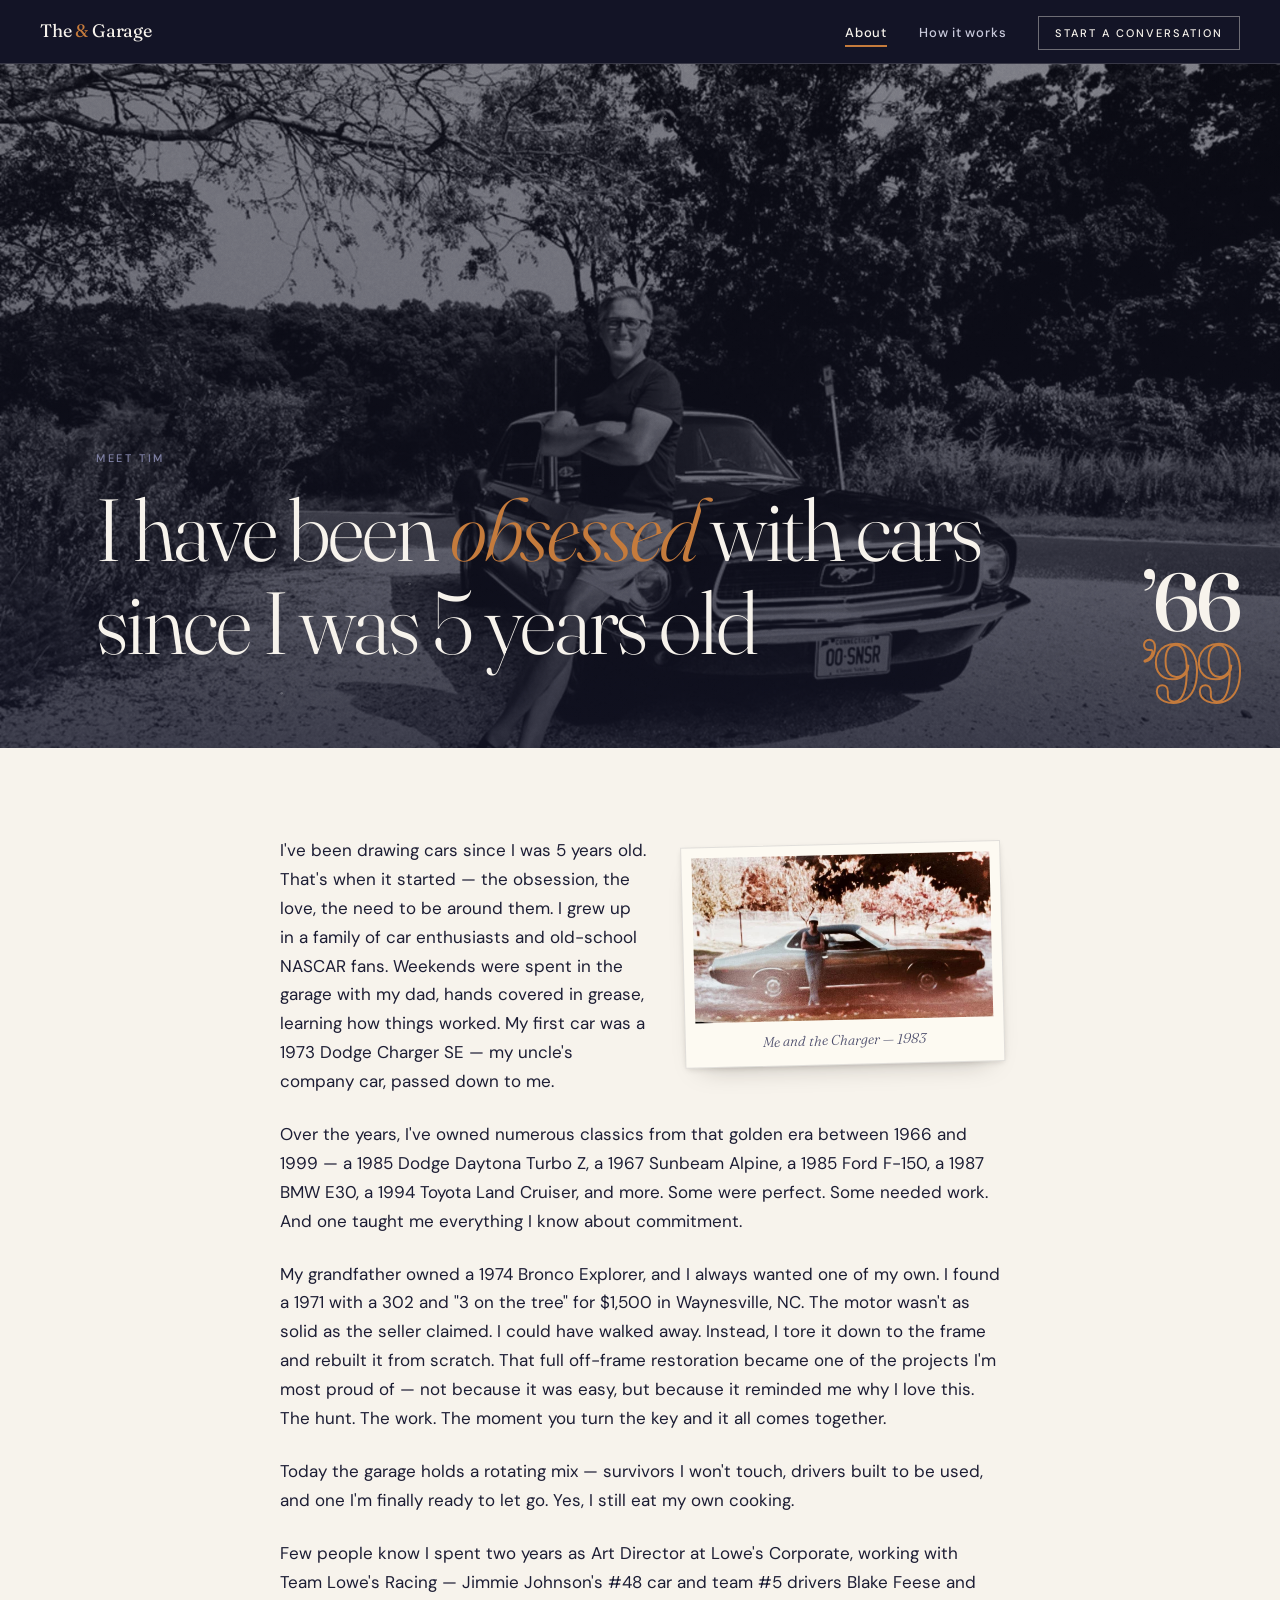
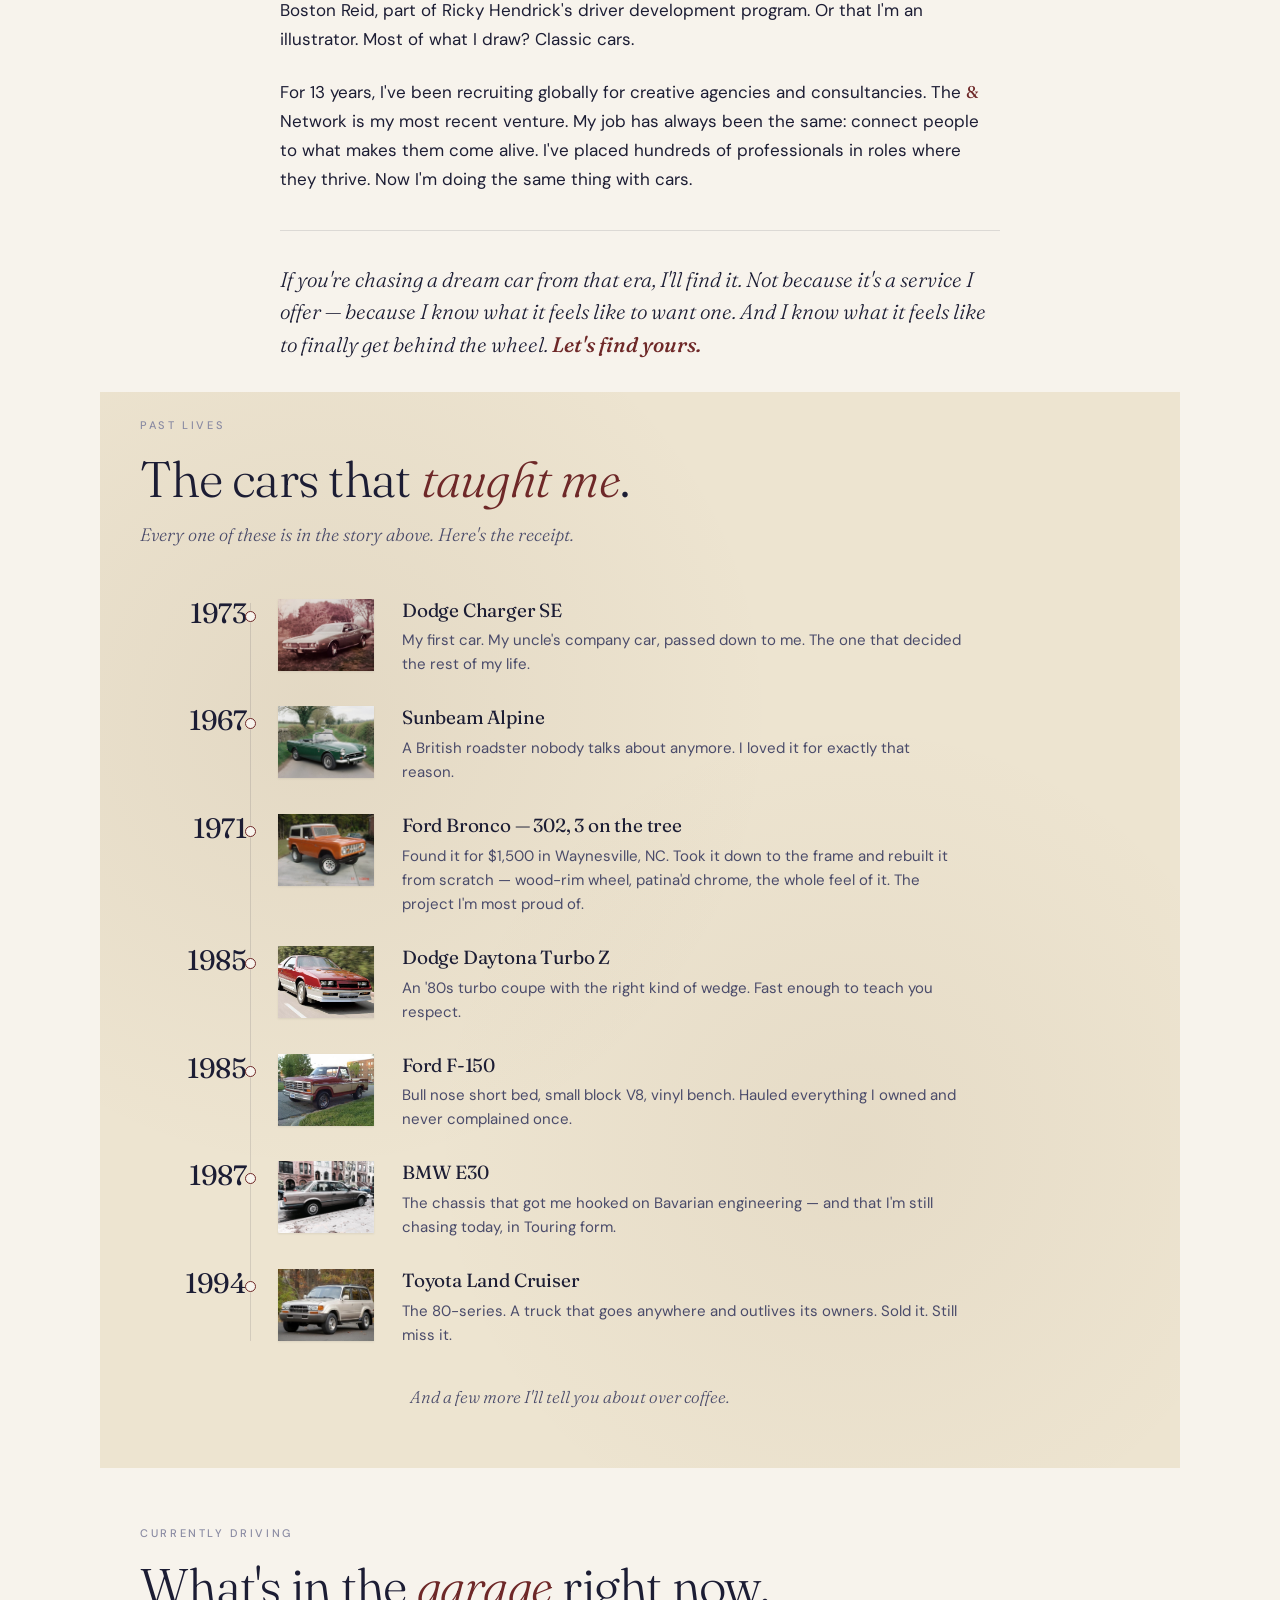
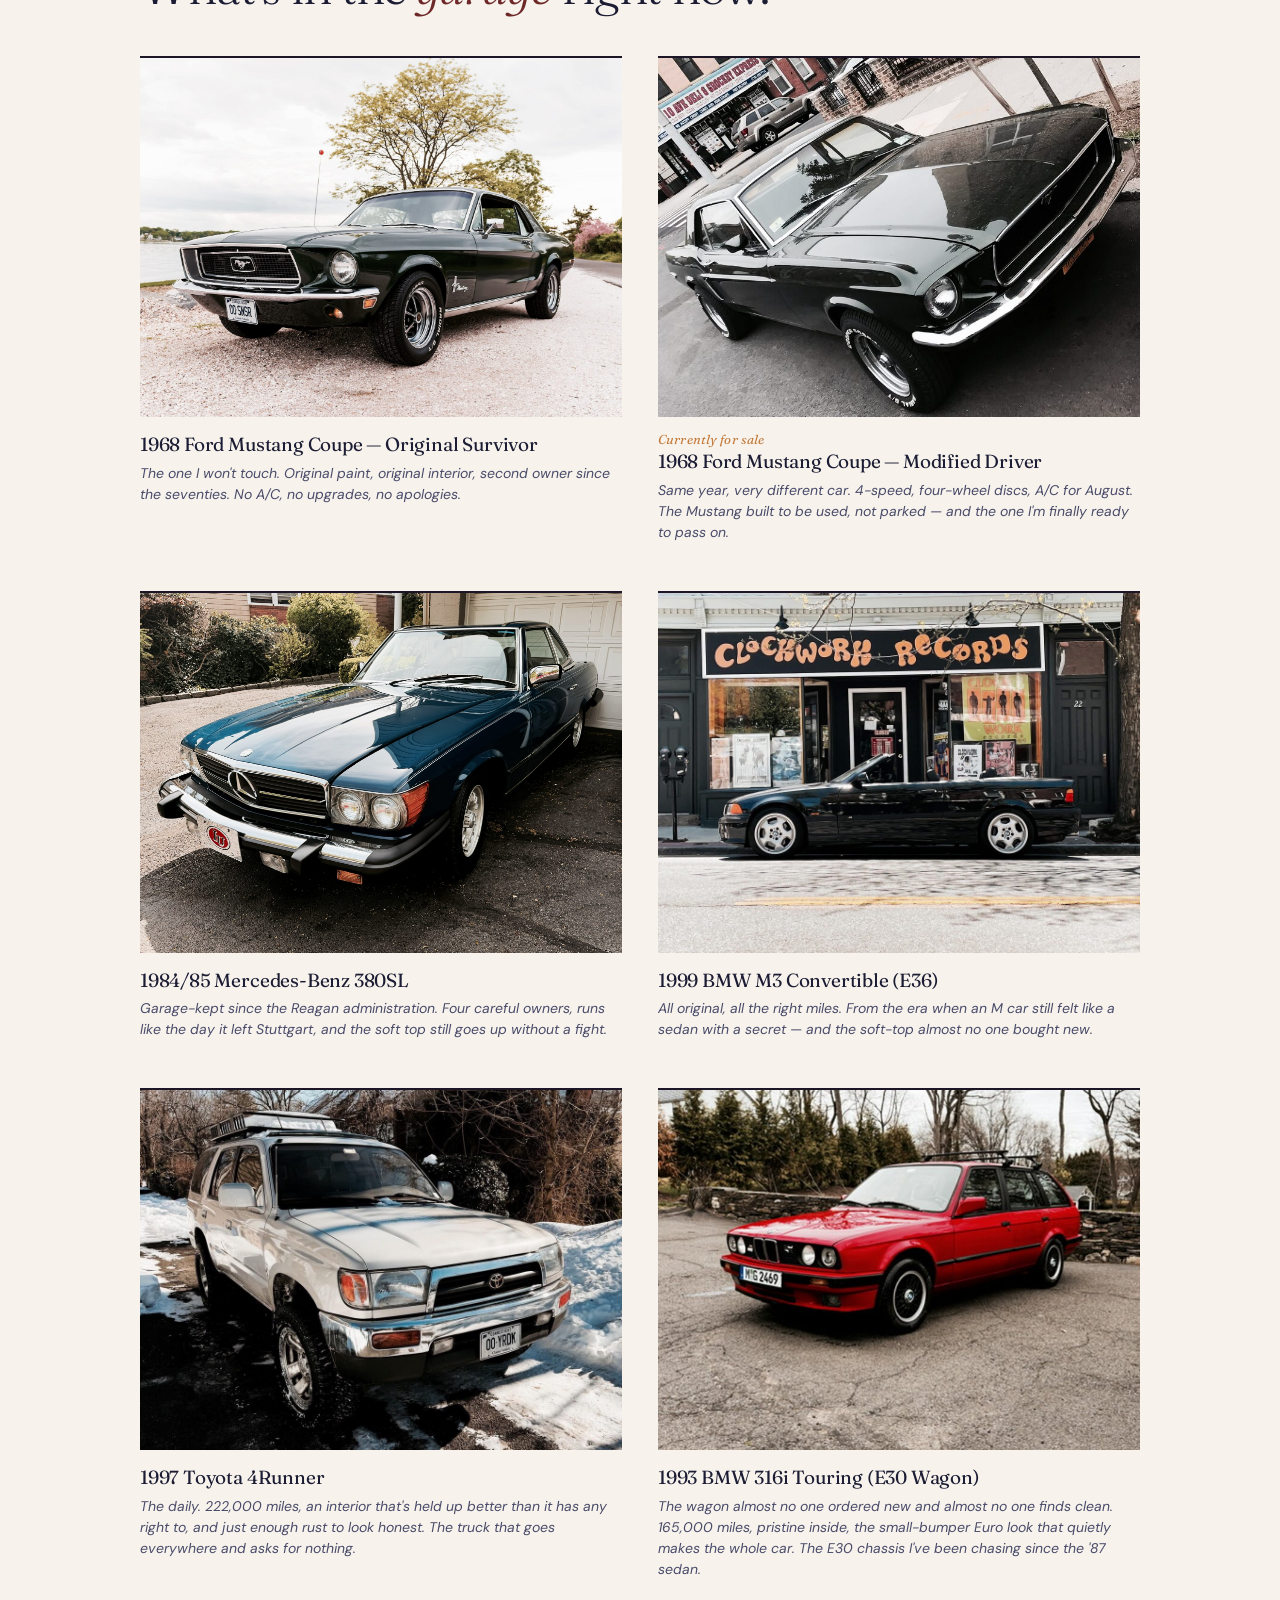
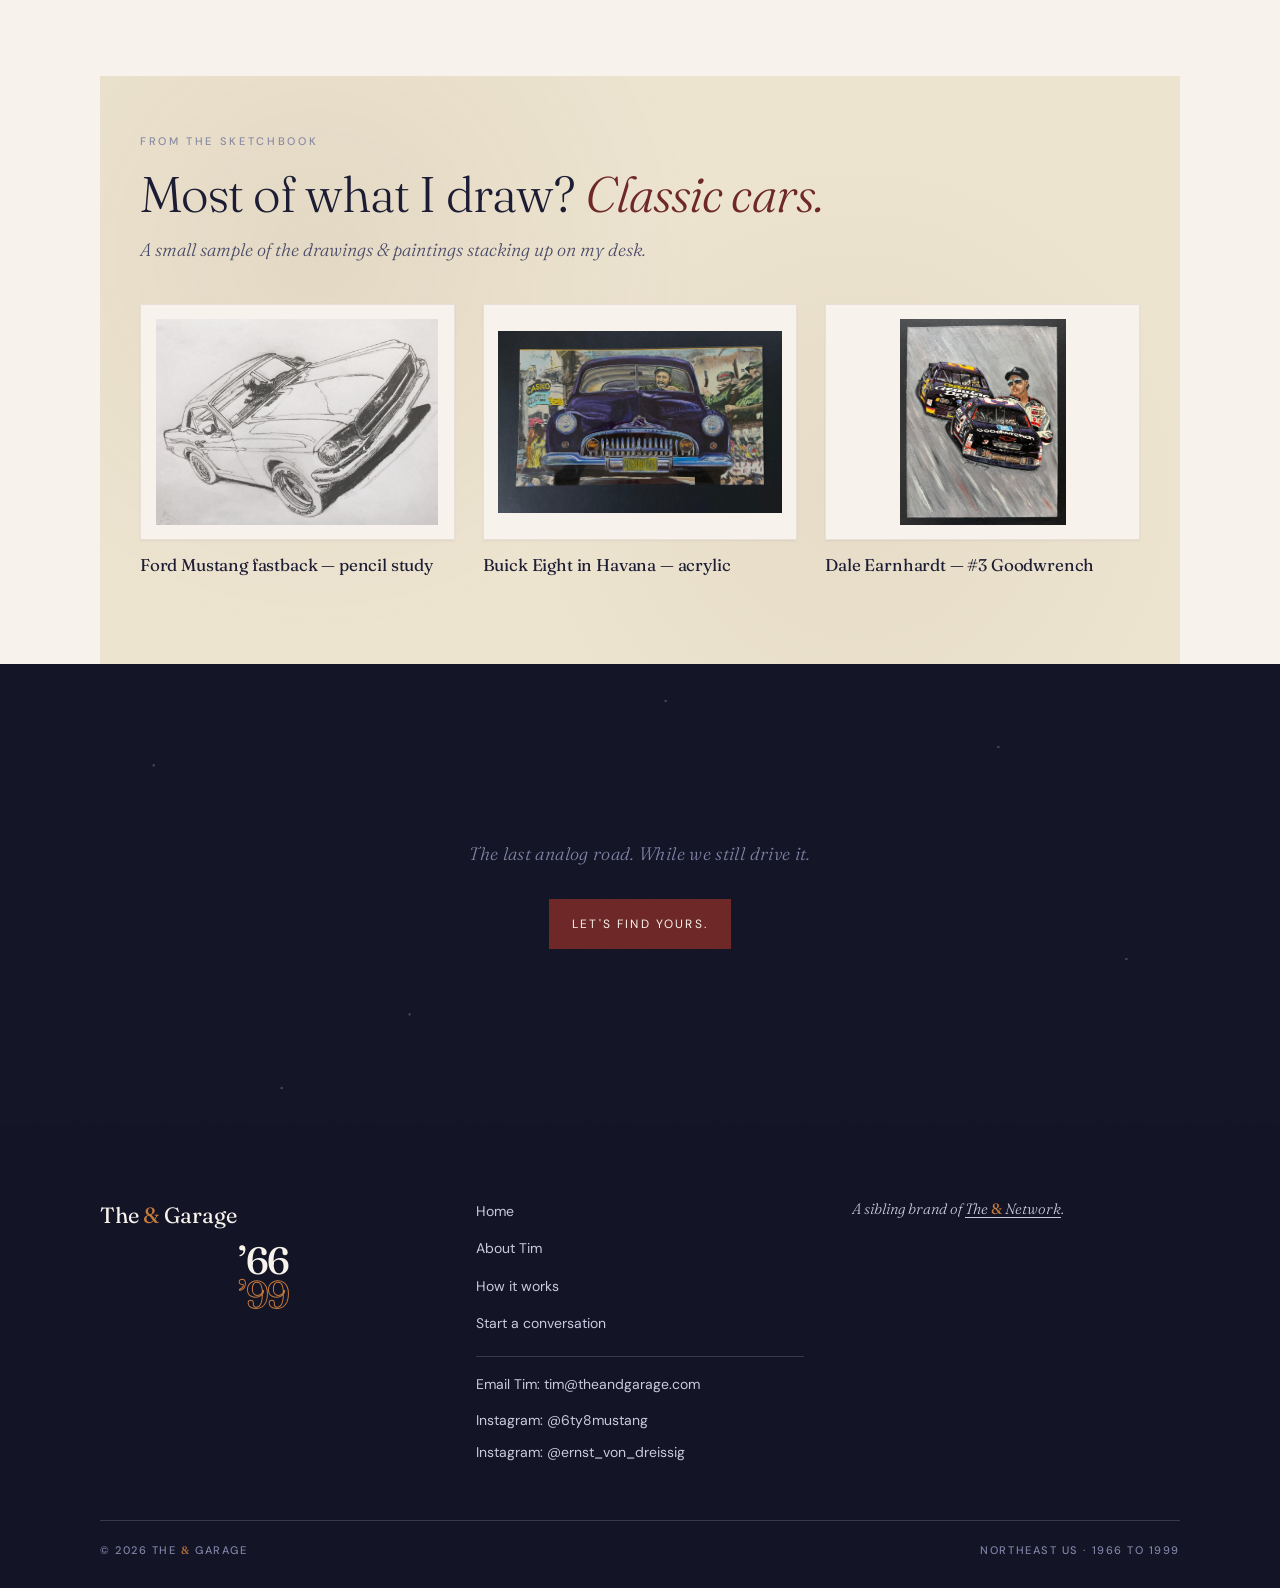
==== about/index.html @ f7806140 "Update description for Ford F-150 entry in about section Modify the `about/index.html` file to chang" ====
<!DOCTYPE html>
<html lang="en">
<head>
  <meta charset="UTF-8">
  <meta name="viewport" content="width=device-width, initial-scale=1.0">
  <meta name="description" content="Meet Tim Young — the operator of The &amp; Garage. Lifelong car enthusiast, recruiter, illustrator, and the guy who actually drives what he talks about.">
  <meta name="robots" content="noindex, nofollow">

  <!-- Open Graph -->
  <meta property="og:type" content="profile">
  <meta property="og:url" content="https://theandgarage.com/about/">
  <meta property="og:title" content="About Tim Young — The &amp; Garage">
  <meta property="og:description" content="Lifelong car enthusiast, recruiter, illustrator — and the operator of The &amp; Garage.">
  <meta property="og:image" content="https://theandgarage.com/img/hero/about.jpg">

  <meta name="twitter:card" content="summary_large_image">
  <meta name="twitter:title" content="About Tim Young — The &amp; Garage">
  <meta name="twitter:description" content="Lifelong car enthusiast, recruiter, illustrator — and the operator of The &amp; Garage.">
  <meta name="twitter:image" content="https://theandgarage.com/img/hero/about.jpg">

  <title>About Tim — The &amp; Garage</title>

  <!-- Favicons -->
  <link rel="icon" type="image/svg+xml" href="/favicon.svg">
  <link rel="icon" type="image/png" sizes="32x32" href="/favicon-32.png">
  <link rel="icon" type="image/png" sizes="16x16" href="/favicon-16.png">
  <link rel="apple-touch-icon" sizes="180x180" href="/apple-touch-icon.png">

  <link rel="preconnect" href="https://fonts.googleapis.com">
  <link rel="preconnect" href="https://fonts.gstatic.com" crossorigin>
  <link href="https://fonts.googleapis.com/css2?family=Fraunces:ital,opsz,wght@0,9..144,300;0,9..144,400;0,9..144,500;1,9..144,300;1,9..144,400;1,9..144,500&family=DM+Sans:ital,opsz,wght@0,9..40,400;0,9..40,500;0,9..40,600;1,9..40,400&display=swap" rel="stylesheet">

  <link rel="stylesheet" href="/css/tokens.css">
  <link rel="stylesheet" href="/css/base.css">
  <link rel="stylesheet" href="/css/components.css">
</head>
<body>

  <!-- ═══════════════════════════════════════════════
       SITE NAV
  ════════════════════════════════════════════════ -->
  <nav class="site-nav" id="site-nav" aria-label="Main navigation">
    <a class="nav-wordmark" href="/">The <span class="brand-amp">&amp;</span> Garage</a>

    <ul class="nav-links" role="list">
      <li><a href="/about/" aria-current="page">About</a></li>
      <li><a href="/process/">How it works</a></li>
      <li class="nav-cta"><a href="/contact/">Start a conversation</a></li>
    </ul>

    <a class="nav-cta-mobile" href="/contact/">Start a conversation</a>

    <button class="nav-hamburger" id="nav-hamburger" aria-label="Toggle navigation" aria-expanded="false" aria-controls="nav-drawer">
      <span></span>
      <span></span>
      <span></span>
    </button>

    <ul class="nav-drawer" id="nav-drawer" role="list">
      <li><a href="/about/" aria-current="page">About</a></li>
      <li><a href="/process/">How it works</a></li>
      <li class="nav-cta"><a href="/contact/">Start a conversation</a></li>
    </ul>
  </nav>

  <!-- ═══════════════════════════════════════════════
       1. HERO — Tim's portrait
  ════════════════════════════════════════════════ -->
  <header class="hero hero-about">
    <img class="hero-image" src="/img/hero/about.jpg" alt="Tim Young leaning against his black 1968 Ford Mustang at a gravel pull-off, summer trees in the background — black and white." loading="eager" width="1600" height="1200">
    <div class="veil"></div>
    <div class="constellation"></div>

    <div class="hero-inner">
      <span class="kicker">Meet Tim</span>
      <h1>I have been <em>obsessed</em> with cars since I was 5 years old</h1>
    </div>

    <!-- Era mark — small recurring brand motif in lower-right -->
    <div class="era-mark corner size-md" aria-hidden="true">
      <span class="glyphs solid">&rsquo;66</span>
      <span class="glyphs outline">&rsquo;99</span>
    </div>
  </header>

  <!-- ═══════════════════════════════════════════════
       2. THE STORY — 7 paragraphs verbatim from §06.2
  ════════════════════════════════════════════════ -->
  <main>
    <section class="section block story">
      <article class="story-body">

        <figure class="story-figure">
          <img src="/img/tim/young-tim-charger.jpg" alt="A young Tim Young leaning on his first car, a 1973 Dodge Charger SE, in 1983" loading="lazy" width="1080" height="598">
          <figcaption>Me and the Charger — 1983</figcaption>
        </figure>

        <p>I've been drawing cars since I was 5 years old. That's when it started — the obsession, the love, the need to be around them. I grew up in a family of car enthusiasts and old-school NASCAR fans. Weekends were spent in the garage with my dad, hands covered in grease, learning how things worked. My first car was a 1973 Dodge Charger SE — my uncle's company car, passed down to me.</p>

        <p>Over the years, I've owned numerous classics from that golden era between 1966 and 1999 — a 1985 Dodge Daytona Turbo Z, a 1967 Sunbeam Alpine, a 1985 Ford F-150, a 1987 BMW E30, a 1994 Toyota Land Cruiser, and more. Some were perfect. Some needed work. And one taught me everything I know about commitment.</p>

        <p>My grandfather owned a 1974 Bronco Explorer, and I always wanted one of my own. I found a 1971 with a 302 and "3 on the tree" for $1,500 in Waynesville, NC. The motor wasn't as solid as the seller claimed. I could have walked away. Instead, I tore it down to the frame and rebuilt it from scratch. That full off-frame restoration became one of the projects I'm most proud of — not because it was easy, but because it reminded me why I love this. The hunt. The work. The moment you turn the key and it all comes together.</p>

        <p>Today the garage holds a rotating mix — survivors I won't touch, drivers built to be used, and one I'm finally ready to let go. Yes, I still eat my own cooking.</p>

        <p>Few people know I spent two years as Art Director at Lowe's Corporate, working with Team Lowe's Racing — Jimmie Johnson's #48 car and team #5 drivers Blake Feese and Boston Reid, part of Ricky Hendrick's driver development program. Or that I'm an illustrator. Most of what I draw? Classic cars.</p>

        <p>For 13 years, I've been recruiting globally for creative agencies and consultancies. The <span class="brand-amp">&amp;</span> Network is my most recent venture. My job has always been the same: connect people to what makes them come alive. I've placed hundreds of professionals in roles where they thrive. Now I'm doing the same thing with cars.</p>

        <p class="story-close"><em>If you're chasing a dream car from that era, I'll find it. Not because it's a service I offer — because I know what it feels like to want one. And I know what it feels like to finally get behind the wheel.</em> <strong><em>Let's find yours.</em></strong></p>

      </article>
    </section>

    <!-- ═══════════════════════════════════════════════
         3. PAST CARS — typographic timeline
    ════════════════════════════════════════════════ -->
    <section class="section block past-cars surface-aged-paper" aria-labelledby="past-cars-heading">
      <span class="kicker">Past lives</span>
      <h2 id="past-cars-heading">The cars that <em>taught me</em>.</h2>
      <p class="lede">Every one of these is in the story above. Here's the receipt.</p>

      <ol class="timeline" role="list">

        <li class="timeline-item">
          <span class="timeline-year">1973</span>
          <div class="timeline-thumb" aria-hidden="true">
            <img src="/img/tim/past/charger-se-1973.jpg" alt="" loading="lazy" width="1024" height="767">
          </div>
          <div class="timeline-body">
            <h3 class="timeline-title">Dodge Charger SE</h3>
            <p class="timeline-note">My first car. My uncle's company car, passed down to me. The one that decided the rest of my life.</p>
          </div>
        </li>

        <li class="timeline-item">
          <span class="timeline-year">1967</span>
          <div class="timeline-thumb" aria-hidden="true">
            <img src="/img/tim/past/sunbeam-alpine-1967.jpg" alt="" loading="lazy" width="800" height="600">
          </div>
          <div class="timeline-body">
            <h3 class="timeline-title">Sunbeam Alpine</h3>
            <p class="timeline-note">A British roadster nobody talks about anymore. I loved it for exactly that reason.</p>
          </div>
        </li>

        <li class="timeline-item">
          <span class="timeline-year">1971</span>
          <div class="timeline-thumb" aria-hidden="true">
            <img src="/img/tim/past/bronco-1971.jpg" alt="" loading="lazy" width="800" height="600">
          </div>
          <div class="timeline-body">
            <h3 class="timeline-title">Ford Bronco — 302, 3 on the tree</h3>
            <p class="timeline-note">Found it for $1,500 in Waynesville, NC. Took it down to the frame and rebuilt it from scratch — wood-rim wheel, patina'd chrome, the whole feel of it. The project I'm most proud of.</p>
          </div>
        </li>

        <li class="timeline-item">
          <span class="timeline-year">1985</span>
          <div class="timeline-thumb" aria-hidden="true">
            <img src="/img/tim/past/daytona-turbo-z-1985.jpg" alt="" loading="lazy" width="970" height="546">
          </div>
          <div class="timeline-body">
            <h3 class="timeline-title">Dodge Daytona Turbo Z</h3>
            <p class="timeline-note">An '80s turbo coupe with the right kind of wedge. Fast enough to teach you respect.</p>
          </div>
        </li>

        <li class="timeline-item">
          <span class="timeline-year">1985</span>
          <div class="timeline-thumb" aria-hidden="true">
            <img src="/img/tim/past/f150-1985.jpg" alt="" loading="lazy" width="604" height="453">
          </div>
          <div class="timeline-body">
            <h3 class="timeline-title">Ford F-150</h3>
            <p class="timeline-note">Bull nose short bed, small block V8, vinyl bench. Hauled everything I owned and never complained once.</p>
          </div>
        </li>

        <li class="timeline-item">
          <span class="timeline-year">1987</span>
          <div class="timeline-thumb" aria-hidden="true">
            <img src="/img/tim/past/bmw-e30-1987.jpg" alt="" loading="lazy" width="960" height="720">
          </div>
          <div class="timeline-body">
            <h3 class="timeline-title">BMW E30</h3>
            <p class="timeline-note">The chassis that got me hooked on Bavarian engineering — and that I'm still chasing today, in Touring form.</p>
          </div>
        </li>

        <li class="timeline-item">
          <span class="timeline-year">1994</span>
          <div class="timeline-thumb" aria-hidden="true">
            <img src="/img/tim/past/land-cruiser-1994.jpg" alt="" loading="lazy" width="1000" height="645">
          </div>
          <div class="timeline-body">
            <h3 class="timeline-title">Toyota Land Cruiser</h3>
            <p class="timeline-note">The 80-series. A truck that goes anywhere and outlives its owners. Sold it. Still miss it.</p>
          </div>
        </li>

      </ol>

      <p class="timeline-coda"><em>And a few more I'll tell you about over coffee.</em></p>
    </section>

    <!-- ═══════════════════════════════════════════════
         4. CURRENTLY DRIVING — 6 cars (2-col grid, 3 rows)
    ════════════════════════════════════════════════ -->
    <section class="section block currently-driving">
      <span class="kicker">Currently driving</span>
      <h2>What's in the <em>garage</em> right now.</h2>

      <div class="car-cards">

        <article class="car-card">
          <div class="car-card-image">
            <img src="/img/tim/mustang-1968-survivor.jpg" alt="1968 Ford Mustang Coupe in dark green — original-survivor example, parked by the water with Connecticut plates" loading="lazy" width="1920" height="1191">
          </div>
          <h3 class="car-title">1968 Ford Mustang Coupe — Original Survivor</h3>
          <p class="car-caption">The one I won't touch. Original paint, original interior, second owner since the seventies. No A/C, no upgrades, no apologies.</p>
        </article>

        <article class="car-card">
          <div class="car-card-image">
            <img src="/img/tim/mustang-1968-modified.jpg" alt="1968 Ford Mustang Coupe — modified driver, parked on a Brooklyn street" loading="lazy" width="800" height="600">
          </div>
          <span class="for-sale">Currently for sale</span>
          <h3 class="car-title">1968 Ford Mustang Coupe — Modified Driver</h3>
          <p class="car-caption">Same year, very different car. 4-speed, four-wheel discs, A/C for August. The Mustang built to be used, not parked — and the one I'm finally ready to pass on.</p>
        </article>

        <article class="car-card">
          <div class="car-card-image">
            <img src="/img/tim/mercedes-380sl-1984.jpg" alt="1984/85 Mercedes-Benz 380SL R107 in deep navy blue with hardtop, parked in a residential driveway" loading="lazy" width="1920" height="1440">
          </div>
          <h3 class="car-title">1984/85 Mercedes-Benz 380SL</h3>
          <p class="car-caption">Garage-kept since the Reagan administration. Four careful owners, runs like the day it left Stuttgart, and the soft top still goes up without a fight.</p>
        </article>

        <article class="car-card">
          <div class="car-card-image">
            <img src="/img/tim/bmw-m3-1998.jpg" alt="1999 BMW M3 Convertible (E36) in black, top down, parked in front of Clockwork Records on a sunny main street" loading="lazy" width="1024" height="768">
          </div>
          <h3 class="car-title">1999 BMW M3 Convertible (E36)</h3>
          <p class="car-caption">All original, all the right miles. From the era when an M car still felt like a sedan with a secret — and the soft-top almost no one bought new.</p>
        </article>

        <article class="car-card">
          <div class="car-card-image">
            <img src="/img/tim/4runner-1997.jpg" alt="1997 Toyota 4Runner in white with a roof rack and Connecticut Classic Vehicle plates, parked in a residential driveway" loading="lazy" width="1024" height="768">
          </div>
          <h3 class="car-title">1997 Toyota 4Runner</h3>
          <p class="car-caption">The daily. 222,000 miles, an interior that's held up better than it has any right to, and just enough rust to look honest. The truck that goes everywhere and asks for nothing.</p>
        </article>

        <article class="car-card">
          <div class="car-card-image">
            <img src="/img/tim/bmw-316i-touring-1993.jpg" alt="1993 BMW 316i Touring (E30 wagon) in red with roof rack and German plates, parked on a stone-walled driveway" loading="lazy" width="800" height="600">
          </div>
          <h3 class="car-title">1993 BMW 316i Touring (E30 Wagon)</h3>
          <p class="car-caption">The wagon almost no one ordered new and almost no one finds clean. 165,000 miles, pristine inside, the small-bumper Euro look that quietly makes the whole car. The E30 chassis I've been chasing since the '87 sedan.</p>
        </article>

      </div>
    </section>

    <!-- ═══════════════════════════════════════════════
         5. ILLUSTRATIONS — Tim's sketchbook
         Real scans of Tim's drawings & paintings live in
         /img/tim/illustrations/. Add new pieces by dropping
         a web-optimized JPG/PNG (long edge ≈ 1200px, ≤200KB)
         in that folder and adding a matching <li> below.
    ════════════════════════════════════════════════ -->
    <section class="section block illustrations surface-aged-paper" aria-labelledby="illustrations-heading">
      <span class="kicker">From the sketchbook</span>
      <h2 id="illustrations-heading">Most of what I draw? <em>Classic cars.</em></h2>
      <p class="lede">A small sample of the drawings &amp; paintings stacking up on my desk.</p>

      <ul class="illustration-grid" role="list">

        <li class="illustration-card">
          <figure>
            <div class="illustration-frame">
              <img src="/img/tim/illustrations/mustang-sketch.jpg" alt="Pencil sketch by Tim of a first-generation Ford Mustang fastback, three-quarter front view" loading="lazy" width="960" height="702">
            </div>
            <figcaption>Ford Mustang fastback &mdash; pencil study</figcaption>
          </figure>
        </li>

        <li class="illustration-card">
          <figure>
            <div class="illustration-frame">
              <img src="/img/tim/illustrations/buick-castro.jpg" alt="Painting by Tim of a 1940s Buick Eight on a Havana street with Fidel Castro at the wheel" loading="lazy" width="1200" height="766">
            </div>
            <figcaption>Buick Eight in Havana &mdash; acrylic</figcaption>
          </figure>
        </li>

        <li class="illustration-card">
          <figure>
            <div class="illustration-frame">
              <img src="/img/tim/illustrations/earnhardt-goodwrench.jpg" alt="Painting by Tim of Dale Earnhardt with the #3 Goodwrench Chevrolet, signed Tim Young" loading="lazy" width="1050" height="1303">
            </div>
            <figcaption>Dale Earnhardt &mdash; #3 Goodwrench</figcaption>
          </figure>
        </li>

      </ul>
    </section>

    <!-- ═══════════════════════════════════════════════
         6. FINAL CTA — section.block on dark surface
    ════════════════════════════════════════════════ -->
    <section class="section on-dark final-cta">
      <div class="constellation"></div>
      <div class="final-cta-inner">
        <p class="final-cta-quiet"><em>The last analog road. While we still drive it.</em></p>
        <a class="btn on-dark solid" href="/contact/">Let's find yours.</a>
      </div>
    </section>

  </main>

  <!-- ═══════════════════════════════════════════════
       SITE FOOTER
  ════════════════════════════════════════════════ -->
  <footer class="site-footer">
    <div class="footer-inner">

      <!-- Col 1 — Brand mark -->
      <div class="footer-brand">
        <span class="footer-wordmark">The <span class="brand-amp">&amp;</span> Garage</span>
        <span class="footer-year-mark">
          <span class="era-mark size-xs" aria-hidden="true">
            <span class="glyphs solid">&rsquo;66</span>
            <span class="glyphs outline">&rsquo;99</span>
          </span>
        </span>
      </div>

      <!-- Col 2 — Site links + email -->
      <div class="footer-links">
        <ul>
          <li><a href="/">Home</a></li>
          <li><a href="/about/">About Tim</a></li>
          <li><a href="/process/">How it works</a></li>
          <li><a href="/contact/">Start a conversation</a></li>
        </ul>
        <a class="footer-email" href="mailto:tim@theandgarage.com">Email Tim: tim@theandgarage.com</a>
        <a class="footer-social" href="https://instagram.com/6ty8mustang" target="_blank" rel="noopener me">Instagram: @6ty8mustang</a>
        <a class="footer-social" href="https://instagram.com/ernst_von_dreissig" target="_blank" rel="noopener me">Instagram: @ernst_von_dreissig</a>
      </div>

      <!-- Col 3 — Lineage -->
      <div class="footer-lineage">
        <p>A sibling brand of <a href="https://timyoungtalent.com/" target="_blank" rel="noopener">The <span class="brand-amp">&amp;</span> Network</a>.</p>
      </div>

    </div>

    <!-- Bottom strip — two columns -->
    <div class="footer-bottom">
      <p class="footer-bottom-left">© 2026 The <span class="brand-amp">&amp;</span> Garage</p>
      <p class="footer-bottom-right">Northeast US · 1966 to 1999</p>
    </div>
  </footer>

  <script src="/js/site.js"></script>
</body>
</html>
---- css/tokens.css ----
:root {
  --ink-dark:    #131426;
  --cream:       #f7f3ec;
  --offwhite:    #f3ede0;
  --warm:        #c57b3c;
  --oxblood:     #6e2828;
  --oxblood-tint: rgba(110, 40, 40, 0.10);
  --text:        #1c1d34;
  --text-soft:   #4a4b6a;
  --text-dim:    #8a8ba3;
  --text-on-dark:      #f7f3ec;
  --text-on-dark-soft: #c9cadc;
  --text-on-dark-dim:  #8082a6;
  --rule:       rgba(28, 29, 52, 0.12);
  --rule-dark:  rgba(247, 243, 236, 0.16);
}
---- css/base.css ----
/* base.css — resets, body defaults, typography */

/* Reset */
*, *::before, *::after {
  box-sizing: border-box;
  margin: 0;
  padding: 0;
}

/* Body defaults */
html {
  font-size: 16px;
  -webkit-text-size-adjust: 100%;
  scroll-behavior: smooth;
}

body {
  font-family: 'DM Sans', system-ui, sans-serif;
  font-size: 16px;
  font-weight: 400;
  line-height: 1.7;
  color: var(--text);
  background: var(--cream);
  -webkit-font-smoothing: antialiased;
  -moz-osx-font-smoothing: grayscale;
  overflow-x: hidden;
}

/* Heading defaults — Fraunces */
h1, h2, h3, h4, h5, h6 {
  font-family: 'Fraunces', Georgia, serif;
  font-style: normal;
  line-height: 1.1;
}

/* Type scale */

/* Hero heading */
.hero h1,
.type-hero {
  font-family: 'Fraunces', Georgia, serif;
  font-weight: 300;
  font-size: clamp(46px, 7.6vw, 88px);
  letter-spacing: -0.025em;
  line-height: 1.05;
}

/* H1 */
h1 {
  font-family: 'Fraunces', Georgia, serif;
  font-weight: 300;
  font-size: 52px;
  letter-spacing: -0.02em;
  line-height: 1.1;
}

/* H2 */
h2 {
  font-family: 'Fraunces', Georgia, serif;
  font-weight: 300;
  font-size: clamp(34px, 4.2vw, 50px);
  letter-spacing: -0.015em;
  line-height: 1.15;
}

/* H3 */
h3 {
  font-family: 'Fraunces', Georgia, serif;
  font-weight: 400;
  font-size: clamp(22px, 2.4vw, 30px);
  letter-spacing: -0.005em;
  line-height: 1.25;
}

/* Lede */
.lede {
  font-family: 'Fraunces', Georgia, serif;
  font-style: italic;
  font-weight: 300;
  font-size: 22px;
  line-height: 1.45;
  max-width: 60ch;
}

/* Body */
p {
  font-family: 'DM Sans', system-ui, sans-serif;
  font-size: 16px;
  line-height: 1.7;
  max-width: 70ch;
}

/* Caption */
.caption,
figcaption {
  font-family: 'DM Sans', system-ui, sans-serif;
  font-size: 12px;
  font-weight: 400;
  line-height: 1.5;
  color: var(--text-dim);
}

/* Links */
a {
  color: inherit;
  text-decoration: none;
}

/* Lists */
ul, ol {
  list-style: none;
}

/* Images */
img {
  display: block;
  max-width: 100%;
  height: auto;
}

/* Italic emphasis — Fraunces only for emotional emphasis */
em {
  font-style: italic;
}

/* Headings on dark surfaces */
.hero h1 em,
.dark-surface h1 em,
.dark-surface h2 em {
  color: var(--warm);
}

/* Headings on light surfaces */
h1 em,
h2 em {
  color: var(--oxblood);
}
---- css/components.css ----
/* components.css — reusable UI components */

/* ─── Brand Ampersand ─────────────────────────────────────── */

.brand-amp {
  font-family: 'Fraunces', serif;
  font-style: normal;
  font-weight: 400;
  color: var(--oxblood);
  /* Pin the optical-size cut so the ampersand renders the same clean
     upright glyph as the nav logo at every size, instead of swapping
     to Fraunces' display-size swash alternate. */
  font-variation-settings: "opsz" 18;
}

.hero .brand-amp,
.site-footer .brand-amp,
.site-nav .brand-amp,
.section.on-dark .brand-amp,
.dark-surface .brand-amp {
  color: var(--warm);
}

/* ─── Year Mark ───────────────────────────────────────────── */

.year-mark {
  font-family: 'Fraunces', serif;
  display: inline-flex;
  align-items: center;
  gap: 0.32em;
  line-height: 1;
}

.year-mark .num {
  font-weight: 400;
  letter-spacing: -0.02em;
}

.year-mark .connector {
  font-style: italic;
  font-weight: 300;
  font-size: 0.5em;
  letter-spacing: 0.06em;
  color: var(--oxblood);
  transform: translateY(-0.06em);
}

.year-mark.on-dark .connector {
  color: var(--warm);
}

/* ─── Kicker ──────────────────────────────────────────────── */

.kicker {
  font-family: 'DM Sans', sans-serif;
  font-size: 11px;
  letter-spacing: 0.24em;
  text-transform: uppercase;
  font-weight: 500;
  color: var(--text-dim);
}

.hero .kicker,
.dark-surface .kicker {
  color: var(--text-on-dark-dim);
}

/* ─── Button ──────────────────────────────────────────────── */

.btn {
  font-family: 'DM Sans', sans-serif;
  font-size: 12px;
  letter-spacing: 0.18em;
  text-transform: uppercase;
  padding: 14px 22px;
  border: 1px solid currentColor;
  background: transparent;
  color: var(--text);
  text-decoration: none;
  display: inline-block;
  cursor: pointer;
  transition: all 0.15s ease;
}

.btn:hover {
  background: var(--oxblood);
  color: var(--cream);
  border-color: var(--oxblood);
}

.btn.on-dark {
  color: var(--cream);
}

.btn.on-dark:hover {
  background: var(--warm);
  border-color: var(--warm);
  color: var(--ink-dark);
}

/* Arrow span inside any .btn — nudges right on hover. */
.btn .arrow {
  display: inline-block;
  transition: transform 0.2s ease;
}

.btn:hover .arrow {
  transform: translateX(4px);
}

.btn.solid {
  background: var(--oxblood);
  color: var(--cream);
  border-color: var(--oxblood);
}

.btn.on-dark.solid {
  background: var(--oxblood);
  color: var(--cream);
  border-color: var(--oxblood);
}

.btn.on-dark.solid:hover {
  background: var(--cream);
  color: var(--ink-dark);
  border-color: var(--cream);
}

/* ─── Site Nav ────────────────────────────────────────────── */

.site-nav {
  position: fixed;
  top: 0;
  left: 0;
  right: 0;
  z-index: 100;
  display: flex;
  align-items: center;
  justify-content: space-between;
  padding: 0 40px;
  height: 64px;
  background: var(--ink-dark);
  border-bottom: 1px solid var(--rule-dark);
}

.site-nav .nav-wordmark {
  font-family: 'Fraunces', serif;
  font-weight: 400;
  font-size: 18px;
  letter-spacing: -0.01em;
  color: var(--text-on-dark);
  text-decoration: none;
  flex-shrink: 0;
}

.site-nav .nav-links {
  display: flex;
  align-items: center;
  gap: 32px;
  list-style: none;
}

.site-nav .nav-links a {
  font-family: 'DM Sans', sans-serif;
  font-size: 13px;
  font-weight: 500;
  letter-spacing: 0.06em;
  color: var(--text-on-dark-soft);
  text-decoration: none;
  transition: color 0.15s ease;
}

.site-nav .nav-links a:hover {
  color: var(--text-on-dark);
}

/* Active page indicator — subtle copper underline */
.site-nav .nav-links a[aria-current="page"] {
  color: var(--text-on-dark);
  position: relative;
}
.site-nav .nav-links a[aria-current="page"]::after {
  content: "";
  position: absolute;
  left: 0;
  right: 0;
  bottom: -6px;
  height: 1.5px;
  background: var(--warm);
}
.site-nav .nav-links .nav-cta a[aria-current="page"]::after {
  display: none;
}
.site-nav .nav-links .nav-cta a[aria-current="page"] {
  background: var(--warm);
  border-color: var(--warm);
  color: var(--ink-dark);
}
.site-nav .nav-cta-mobile[aria-current="page"] {
  background: var(--warm);
  border-color: var(--warm);
  color: var(--ink-dark);
}
.site-nav .nav-drawer a[aria-current="page"] {
  color: var(--warm);
}

.site-nav .nav-links .nav-cta a {
  font-size: 11px;
  letter-spacing: 0.18em;
  text-transform: uppercase;
  padding: 9px 16px;
  border: 1px solid rgba(247, 243, 236, 0.40);
  color: var(--text-on-dark);
  transition: background 0.15s ease, border-color 0.15s ease, color 0.15s ease;
}

.site-nav .nav-links .nav-cta a:hover {
  background: var(--warm);
  border-color: var(--warm);
  color: var(--ink-dark);
}

/* Persistent mobile CTA (hidden on desktop, always visible on mobile) */
.site-nav .nav-cta-mobile {
  display: none;
  font-family: 'DM Sans', sans-serif;
  font-size: 10px;
  font-weight: 600;
  letter-spacing: 0.18em;
  text-transform: uppercase;
  padding: 8px 14px;
  border: 1px solid rgba(247, 243, 236, 0.40);
  color: var(--text-on-dark);
  text-decoration: none;
  white-space: nowrap;
  flex-shrink: 1;
  min-width: 0;
  overflow: hidden;
  text-overflow: ellipsis;
  transition: background 0.15s ease, border-color 0.15s ease, color 0.15s ease;
}

.site-nav .nav-cta-mobile:hover {
  background: var(--warm);
  border-color: var(--warm);
  color: var(--ink-dark);
}

@media (max-width: 760px) {
  .site-nav .nav-cta-mobile {
    display: inline-block;
  }
}

/* Hamburger button */
.site-nav .nav-hamburger {
  display: none;
  flex-direction: column;
  justify-content: center;
  align-items: center;
  gap: 5px;
  width: 40px;
  height: 40px;
  background: none;
  border: none;
  cursor: pointer;
  padding: 0;
}

.site-nav .nav-hamburger span {
  display: block;
  width: 22px;
  height: 1.5px;
  background: var(--text-on-dark);
  transition: transform 0.2s ease, opacity 0.2s ease;
}

/* Mobile drawer */
.site-nav .nav-drawer {
  display: none;
  position: fixed;
  top: 64px;
  left: 0;
  right: 0;
  background: var(--ink-dark);
  border-bottom: 1px solid var(--rule-dark);
  padding: 24px 24px 32px;
  flex-direction: column;
  gap: 0;
}

.site-nav .nav-drawer.is-open {
  display: flex;
}

.site-nav .nav-drawer li {
  border-bottom: 1px solid var(--rule-dark);
}

.site-nav .nav-drawer a {
  font-family: 'DM Sans', sans-serif;
  font-size: 15px;
  font-weight: 500;
  letter-spacing: 0.04em;
  color: var(--text-on-dark-soft);
  text-decoration: none;
  display: block;
  padding: 16px 0;
  transition: color 0.15s ease;
}

.site-nav .nav-drawer a:hover {
  color: var(--text-on-dark);
}

.site-nav .nav-drawer .nav-cta a {
  color: var(--warm);
  letter-spacing: 0.1em;
}

/* Hamburger open state */
.site-nav.nav-open .nav-hamburger span:nth-child(1) {
  transform: translateY(6.5px) rotate(45deg);
}
.site-nav.nav-open .nav-hamburger span:nth-child(2) {
  opacity: 0;
}
.site-nav.nav-open .nav-hamburger span:nth-child(3) {
  transform: translateY(-6.5px) rotate(-45deg);
}

@media (max-width: 760px) {
  .site-nav {
    padding: 0 20px;
    gap: 12px;
  }
  .site-nav .nav-links {
    display: none;
  }
  .site-nav .nav-hamburger {
    display: flex;
  }
}

/* Push body down so fixed nav doesn't overlap content on interior pages */
body {
  padding-top: 64px;
}

/* Home page — nav lives inside the hero, no top padding needed */
body.page-home {
  padding-top: 0;
}

/* ─── Site Footer ─────────────────────────────────────────── */

.site-footer {
  background: var(--ink-dark);
  color: var(--text-on-dark-soft);
  padding: 72px 40px 0;
  margin-top: auto;
}

.site-footer .footer-inner {
  max-width: 1080px;
  margin: 0 auto;
  display: grid;
  grid-template-columns: 1fr 1fr 1fr;
  gap: 48px;
  padding-bottom: 56px;
  border-bottom: 1px solid var(--rule-dark);
}

/* Col 1 — Brand */
.site-footer .footer-brand .footer-wordmark {
  font-family: 'Fraunces', serif;
  font-weight: 400;
  font-size: 22px;
  letter-spacing: -0.01em;
  color: var(--text-on-dark);
  display: block;
  margin-bottom: 10px;
}

.site-footer .footer-brand .footer-year-mark {
  display: block;
  font-family: 'Fraunces', serif;
  font-size: 15px;
  margin-bottom: 14px;
  color: var(--text-on-dark-soft);
}

.site-footer .footer-brand .footer-byline {
  font-family: 'Fraunces', serif;
  font-style: italic;
  font-weight: 300;
  font-size: 14px;
  color: var(--text-on-dark-dim);
}

/* Col 2 — Links */
.site-footer .footer-links h4,
.site-footer .footer-lineage h4 {
  font-family: 'DM Sans', sans-serif;
  font-size: 10px;
  font-weight: 600;
  letter-spacing: 0.2em;
  text-transform: uppercase;
  color: var(--text-on-dark-dim);
  margin-bottom: 20px;
}

.site-footer .footer-links ul {
  list-style: none;
  display: flex;
  flex-direction: column;
  gap: 10px;
  margin-bottom: 20px;
}

.site-footer .footer-links ul a,
.site-footer .footer-links .footer-email {
  font-family: 'DM Sans', sans-serif;
  font-size: 14px;
  color: var(--text-on-dark-soft);
  text-decoration: none;
  transition: color 0.15s ease;
}

.site-footer .footer-links ul a:hover,
.site-footer .footer-links .footer-email:hover {
  color: var(--text-on-dark);
}

.site-footer .footer-links .footer-email {
  display: block;
  border-top: 1px solid var(--rule-dark);
  padding-top: 16px;
  margin-top: 4px;
}

.site-footer .footer-links .footer-social {
  display: block;
  font-family: 'DM Sans', sans-serif;
  font-size: 14px;
  color: var(--text-on-dark-soft);
  text-decoration: none;
  margin-top: 8px;
  transition: color 0.15s ease;
}

.site-footer .footer-links .footer-email + .footer-social {
  margin-top: 12px;
}

.site-footer .footer-links .footer-social:hover {
  color: var(--text-on-dark);
}

/* Col 3 — Lineage (italic Fraunces, single line per spec) */
.site-footer .footer-lineage p {
  font-family: 'Fraunces', serif;
  font-style: italic;
  font-weight: 300;
  font-size: 15px;
  color: var(--text-on-dark-soft);
  line-height: 1.6;
  max-width: none;
}

.site-footer .footer-lineage a {
  color: var(--text-on-dark-soft);
  text-decoration: underline;
  text-underline-offset: 3px;
  transition: color 0.15s ease;
}

.site-footer .footer-lineage a:hover {
  color: var(--text-on-dark);
}

/* Bottom strip — two columns left/right */
.site-footer .footer-bottom {
  max-width: 1080px;
  margin: 0 auto;
  padding: 20px 0 28px;
  display: flex;
  justify-content: space-between;
  align-items: center;
  gap: 16px;
}

.site-footer .footer-bottom p {
  font-family: 'DM Sans', sans-serif;
  font-size: 11px;
  font-weight: 500;
  letter-spacing: 0.14em;
  text-transform: uppercase;
  color: var(--text-on-dark-dim);
  max-width: none;
  margin: 0;
}

@media (max-width: 760px) {
  .site-footer {
    padding: 56px 20px 0;
  }
  .site-footer .footer-inner {
    grid-template-columns: 1fr;
    gap: 40px;
    padding-bottom: 40px;
  }
  .site-footer .footer-bottom {
    flex-direction: column;
    align-items: flex-start;
    gap: 6px;
  }
}

/* ─── Section Block ───────────────────────────────────────── */

.section {
  padding: 80px 24px;
}

.section.block {
  max-width: 1080px;
  margin-left: auto;
  margin-right: auto;
  padding-left: 40px;
  padding-right: 40px;
}

.section.block .kicker {
  display: block;
  margin-bottom: 16px;
}

.section.block h2 {
  margin-bottom: 20px;
}

.section.block .lede {
  margin-bottom: 24px;
}

@media (max-width: 760px) {
  .section {
    padding: 56px 20px;
  }
  .section.block {
    padding-left: 20px;
    padding-right: 20px;
  }
}

/* ─── Hero ────────────────────────────────────────────────── */

.hero {
  position: relative;
  background: var(--ink-dark);
  color: var(--text-on-dark);
  min-height: 100svh;
  display: flex;
  flex-direction: column;
  overflow: hidden;
}

.hero .constellation {
  position: absolute;
  inset: 0;
  opacity: 0.18;
  pointer-events: none;
  background-image:
    radial-gradient(circle at 12% 22%, #fff 1px, transparent 1.5px),
    radial-gradient(circle at 78% 18%, #fff 1px, transparent 1.5px),
    radial-gradient(circle at 32% 76%, #fff 1px, transparent 1.5px),
    radial-gradient(circle at 88% 64%, #fff 1px, transparent 1.5px),
    radial-gradient(circle at 52% 8%, #fff 1px, transparent 1.5px),
    radial-gradient(circle at 22% 92%, #fff 1px, transparent 1.5px);
}

.hero .hero-image {
  position: absolute;
  inset: 0;
  width: 100%;
  height: 100%;
  object-fit: cover;
  object-position: center;
}

.hero .veil {
  position: absolute;
  inset: 0;
  background: linear-gradient(
    to bottom,
    rgba(19, 20, 38, 0.48) 0%,
    rgba(19, 20, 38, 0.62) 60%,
    rgba(19, 20, 38, 0.80) 100%
  );
}

.hero .hero-inner {
  position: relative;
  z-index: 2;
  flex: 1;
  display: flex;
  flex-direction: column;
  justify-content: space-between;
  align-items: stretch;
  padding: 0 0 0;
  max-width: none;
  width: 100%;
  margin: 0;
}

/* Nav inside hero — override fixed/opaque default for home page */
.hero .site-nav {
  position: relative;
  top: auto;
  left: auto;
  right: auto;
  background: transparent;
  border-bottom: 1px solid rgba(247, 243, 236, 0.12);
  padding: 0 40px;
  max-width: none;
  width: 100%;
}

@media (max-width: 760px) {
  .hero .site-nav {
    padding: 0 20px;
  }
}

/* Mobile drawer inside hero — full width from top of drawer */
.hero .nav-drawer {
  top: 64px;
}

/* Hero content block — anchored lower-left of hero */
.hero .hero-content {
  width: 100%;
  padding: 40px 40px 72px 96px;
  display: flex;
  flex-direction: column;
  align-items: flex-start;
}

.hero .hero-content .hero-wordmark {
  font-family: 'Fraunces', Georgia, serif;
  font-style: normal;
  font-weight: 400;
  font-size: clamp(22px, 2.8vw, 36px);
  line-height: 1;
  letter-spacing: -0.005em;
  color: var(--text-on-dark);
  margin: 0 0 20px;
}

.hero .hero-content h1 {
  color: var(--text-on-dark);
  max-width: 16ch;
  margin-bottom: 28px;
}

.hero .hero-content .hero-tagline {
  font-family: 'Fraunces', Georgia, serif;
  font-style: italic;
  font-weight: 300;
  font-size: clamp(20px, 2.4vw, 28px);
  line-height: 1.4;
  letter-spacing: 0;
  color: var(--text-on-dark-soft);
  max-width: 38ch;
  margin: clamp(20px, 3vh, 32px) 0 clamp(28px, 4vh, 48px) 0;
}

@media (max-width: 760px) {
  .hero .hero-content {
    padding: 24px 24px 52px 24px;
  }
}

@media (max-width: 560px) {
  .hero .hero-content .hero-tagline br {
    display: none;
  }
}

/* ─── Era rotation mark ('66 / '99) ──────────────────────────
   Bold typographic decal: solid '66 atop an outline '99 (which
   reads as a 180°-rotated '66). Reusable brand motif used as a
   corner mark on key heroes. Compose with size modifiers
   (.size-xl / .size-lg / .size-md) and the optional .corner
   placement variant (anchors to the lower-right of a
   position:relative parent). Pure design element — no
   interaction, no motion. */
.era-mark {
  display: flex;
  flex-direction: column;
  align-items: center;
  gap: 2px;
  pointer-events: none;
  font-family: 'Fraunces', Georgia, serif;
  font-weight: 500;
  line-height: 0.85;
  letter-spacing: -0.04em;
}

.era-mark .glyphs {
  display: block;
}

.era-mark .glyphs.solid {
  color: var(--text-on-dark);
}

/* Outline layer for the lower year ('99). Fallback uses a semi-opaque
   warm fill so the glyph stays visible in browsers that don't support
   text-stroke; the @supports block upgrades to a true stroke-only
   outline where available. */
.era-mark .glyphs.outline {
  color: rgba(197, 123, 60, 0.55);
}

@supports (-webkit-text-stroke: 1px currentColor) {
  .era-mark .glyphs.outline {
    color: transparent;
    -webkit-text-stroke: 2px var(--warm);
  }
}

/* Size modifiers — drive font-size only so the same base rules
   stay sharable across surfaces. */
.era-mark.size-xl { font-size: clamp(120px, 12vw, 160px); }
.era-mark.size-lg { font-size: clamp(88px, 9vw, 124px); }
.era-mark.size-md { font-size: clamp(64px, 6.4vw, 96px); }
.era-mark.size-xs { font-size: 38px; }

@supports (-webkit-text-stroke: 1px currentColor) {
  .era-mark.size-xs .glyphs.outline {
    -webkit-text-stroke-width: 1px;
  }
}

/* Corner placement — anchors the mark to the lower-right of the
   nearest position:relative ancestor (typically a hero header). */
.era-mark.corner {
  position: absolute;
  right: 40px;
  bottom: 40px;
  z-index: 3;
}

@media (max-width: 760px) {
  .era-mark.corner {
    right: 20px;
    bottom: 20px;
  }
  .era-mark.size-xl { font-size: 72px; }
  .era-mark.size-lg { font-size: 56px; }
  .era-mark.size-md { font-size: 44px; }
  .era-mark .glyphs.outline {
    -webkit-text-stroke-width: 1.5px;
  }
}

/* ─── About Hero (image variant) ──────────────────────────── */

.hero.hero-about {
  min-height: 76svh;
}

.hero.hero-about .hero-inner {
  justify-content: flex-end;
  padding: 40px 40px 80px 96px;
  max-width: 1080px;
}

.hero.hero-about .kicker {
  color: var(--text-on-dark-dim);
  margin-bottom: 16px;
}

.hero.hero-about h1 {
  color: var(--text-on-dark);
  max-width: 18ch;
  margin-bottom: 0;
}

.hero.hero-about h1 em {
  font-style: italic;
  color: var(--warm);
  font-weight: 300;
}

@media (max-width: 760px) {
  .hero.hero-about {
    min-height: 64svh;
  }
  .hero.hero-about .hero-inner {
    padding: 24px 20px 40px;
  }
}

/* ─── Process Hero (image variant) ────────────────────────────
   Same image-over-veil recipe as .hero.hero-about, but accommodates
   a longer two-sentence H1 plus a lede paragraph and dual anchor
   CTAs. Slightly taller min-height to give the stacked content room
   without crowding the image bottom. */

.hero.hero-process {
  min-height: 86svh;
}

/* Stronger veil for the process hero — the Barracuda photo has a bright
   silver hood/body that washes out the kicker against the default veil.
   Darken the lower 60% more aggressively so all text sits cleanly. */
.hero.hero-process .veil {
  background: linear-gradient(
    to bottom,
    rgba(19, 20, 38, 0.42) 0%,
    rgba(19, 20, 38, 0.78) 55%,
    rgba(19, 20, 38, 0.92) 100%
  );
}

.hero.hero-process .hero-inner {
  justify-content: flex-end;
  padding: 40px 40px 80px 96px;
  max-width: 1100px;
}

.hero.hero-process .kicker {
  color: var(--text-on-dark);
  margin-bottom: 16px;
}

.hero.hero-process h1 {
  font-family: 'Fraunces', serif;
  font-weight: 300;
  font-size: clamp(40px, 5.6vw, 68px);
  line-height: 1.05;
  letter-spacing: -0.02em;
  color: var(--text-on-dark);
  max-width: 22ch;
  margin: 0 0 28px;
}

.hero.hero-process h1 em {
  font-style: italic;
  color: var(--warm);
  font-weight: 300;
}

@media (max-width: 760px) {
  .hero.hero-process {
    min-height: 72svh;
  }
  .hero.hero-process .hero-inner {
    padding: 24px 20px 40px;
  }
}

/* ─── Story (long-form readable typography) ───────────────── */

.section.story {
  padding-top: 88px;
  padding-bottom: 32px;
}

.story-body {
  max-width: 720px;
  margin: 0 auto;
}

.story-body p {
  max-width: 66ch;
  font-family: 'DM Sans', sans-serif;
  font-size: 17px;
  line-height: 1.7;
  color: var(--text);
  margin: 0 0 24px;
}

.story-body p:last-child {
  margin-bottom: 0;
}

/* ─── Story figure (vintage-print, floats next to opening graf) ── */

.story-figure {
  float: right;
  width: 320px;
  max-width: 45%;
  margin: 4px 0 18px 32px;
  padding: 10px 10px 14px;
  background: #fdfaf2;
  border: 1px solid var(--rule);
  box-shadow: 0 14px 28px -18px rgba(28, 22, 18, 0.35), 0 2px 6px -2px rgba(28, 22, 18, 0.18);
  transform: rotate(-1.4deg);
  transform-origin: top right;
}

.story-figure img {
  display: block;
  width: 100%;
  height: auto;
  background: var(--ink-dark, #1a1714);
}

.story-figure figcaption {
  font-family: 'Fraunces', serif;
  font-style: italic;
  font-weight: 300;
  font-size: 14px;
  line-height: 1.45;
  color: var(--text-soft);
  text-align: center;
  margin-top: 10px;
}

@media (max-width: 760px) {
  .story-figure {
    float: none;
    width: 100%;
    max-width: 360px;
    margin: 0 auto 28px;
    transform: rotate(-1deg);
    transform-origin: center;
  }
}

.story-body .story-close {
  font-family: 'Fraunces', serif;
  font-style: italic;
  font-weight: 300;
  font-size: 21px;
  line-height: 1.55;
  color: var(--text);
  margin-top: 36px;
  padding-top: 32px;
  border-top: 1px solid var(--rule);
}

.story-body .story-close em {
  font-style: italic;
}

.story-body .story-close strong {
  font-style: italic;
  font-weight: 500;
  color: var(--oxblood);
}

@media (max-width: 760px) {
  .section.story {
    padding-top: 56px;
    padding-bottom: 24px;
  }
  .story-body p {
    font-size: 16px;
  }
  .story-body .story-close {
    font-size: 19px;
    padding-top: 24px;
    margin-top: 28px;
  }
}

/* ─── Past Cars Timeline (typographic) ────────────────────── */

.section.past-cars {
  padding-top: 24px;
  padding-bottom: 56px;
}

.section.past-cars h2 {
  margin-bottom: 12px;
  max-width: 22ch;
}

.section.past-cars h2 em {
  font-style: italic;
  font-weight: 300;
  color: var(--oxblood);
}

.section.past-cars .lede {
  font-family: 'Fraunces', serif;
  font-style: italic;
  font-weight: 300;
  font-size: 18px;
  line-height: 1.55;
  color: var(--text-soft);
  margin: 0 0 48px;
  max-width: 56ch;
}

.timeline {
  list-style: none;
  margin: 0;
  padding: 0;
  position: relative;
  display: grid;
  gap: 28px;
}

/* Vertical spine — sits between the year column and body column */
.timeline::before {
  content: "";
  position: absolute;
  top: 6px;
  bottom: 6px;
  left: 110px;
  width: 1px;
  background: var(--rule);
}

.timeline-item {
  position: relative;
  display: grid;
  grid-template-columns: 110px 96px 1fr;
  align-items: start;
  column-gap: 28px;
  padding-left: 0;
}

/* Dot on the spine */
.timeline-item::before {
  content: "";
  position: absolute;
  left: 105px;
  top: 14px;
  width: 11px;
  height: 11px;
  border-radius: 50%;
  background: var(--cream, #f7f3ec);
  border: 1.5px solid var(--oxblood);
  z-index: 1;
}

.timeline-year {
  font-family: 'Fraunces', serif;
  font-weight: 400;
  font-size: 28px;
  line-height: 1;
  letter-spacing: -0.02em;
  color: var(--text);
  text-align: right;
  padding-right: 4px;
  align-self: start;
  padding-top: 2px;
}

/* Small accent thumbnail — sits between the spine and body */
.timeline-thumb {
  width: 96px;
  aspect-ratio: 4 / 3;
  overflow: hidden;
  background: var(--ink-dark, #1a1a1a);
  margin-top: 2px;
  filter: saturate(0.85);
  box-shadow: 0 1px 2px rgba(0, 0, 0, 0.08);
}

.timeline-thumb img {
  width: 100%;
  height: 100%;
  object-fit: cover;
  display: block;
}

.timeline-body {
  min-width: 0;
  padding-top: 2px;
}

.timeline-title {
  font-family: 'Fraunces', serif;
  font-weight: 400;
  font-size: 19px;
  line-height: 1.25;
  letter-spacing: -0.01em;
  color: var(--text);
  margin: 0 0 6px;
}

.timeline-note {
  font-family: 'DM Sans', sans-serif;
  font-size: 15px;
  line-height: 1.6;
  color: var(--text-soft);
  margin: 0;
  max-width: 56ch;
}

.timeline-coda {
  font-family: 'Fraunces', serif;
  font-style: italic;
  font-weight: 300;
  font-size: 17px;
  color: var(--text-soft);
  margin: 36px 0 0;
  padding-left: 270px;
}

/* Tablet — drop the thumbnail column, keep year + body */
@media (max-width: 820px) {
  .timeline-item {
    grid-template-columns: 110px 1fr;
    column-gap: 36px;
  }
  .timeline-thumb {
    display: none;
  }
  .timeline-coda {
    padding-left: 146px;
  }
}

@media (max-width: 600px) {
  .section.past-cars {
    padding-top: 16px;
    padding-bottom: 40px;
  }
  .section.past-cars .lede {
    font-size: 16px;
    margin-bottom: 36px;
  }
  .timeline {
    gap: 24px;
  }
  .timeline::before {
    left: 7px;
    top: 8px;
    bottom: 8px;
  }
  .timeline-item {
    grid-template-columns: 1fr;
    column-gap: 0;
    row-gap: 4px;
    padding-left: 32px;
  }
  .timeline-item::before {
    left: 2px;
    top: 6px;
    width: 9px;
    height: 9px;
  }
  .timeline-year {
    font-size: 22px;
    text-align: left;
    padding-right: 0;
    color: var(--oxblood);
    margin-bottom: 2px;
  }
  .timeline-title {
    font-size: 18px;
  }
  .timeline-note {
    font-size: 14.5px;
  }
  .timeline-coda {
    padding-left: 32px;
    font-size: 16px;
    margin-top: 28px;
  }
}

/* ─── Currently Driving (4-card 2x2 grid) ─────────────────── */

.section.currently-driving {
  padding-top: 56px;
  padding-bottom: 96px;
}

.section.currently-driving h2 {
  margin-bottom: 40px;
  max-width: 24ch;
}

.car-cards {
  display: grid;
  grid-template-columns: repeat(2, 1fr);
  gap: 48px 36px;
}

.car-card {
  display: flex;
  flex-direction: column;
}

.car-card-image {
  position: relative;
  width: 100%;
  aspect-ratio: 4 / 3;
  overflow: hidden;
  background: var(--ink-dark);
  margin-bottom: 16px;
}

.car-card-image img {
  width: 100%;
  height: 100%;
  object-fit: cover;
  display: block;
  transition: transform 0.4s ease;
}

.car-card:hover .car-card-image img {
  transform: scale(1.03);
}

.car-card .for-sale {
  display: block;
  font-family: 'Fraunces', serif;
  font-style: italic;
  font-weight: 400;
  font-size: 13px;
  line-height: 1;
  letter-spacing: 0.01em;
  color: var(--warm);
  margin: 0 0 4px;
}

.car-card .car-title {
  font-family: 'Fraunces', serif;
  font-weight: 400;
  font-size: 19px;
  line-height: 1.25;
  letter-spacing: -0.01em;
  color: var(--text);
  margin: 0 0 6px;
}

.car-card .car-caption {
  font-family: 'DM Sans', sans-serif;
  font-size: 14px;
  line-height: 1.5;
  color: var(--text-soft);
  margin: 0;
  font-style: italic;
}

@media (max-width: 600px) {
  .section.currently-driving {
    padding-bottom: 64px;
  }
  .car-cards {
    grid-template-columns: 1fr;
    gap: 36px;
  }
  .section.currently-driving h2 {
    margin-bottom: 28px;
  }
}

/* ─── Section · on-dark modifier ──────────────────────────── */

.section.on-dark {
  position: relative;
  background: var(--ink-dark);
  color: var(--text-on-dark);
  overflow: hidden;
}

.section.on-dark .constellation {
  position: absolute;
  inset: 0;
  opacity: 0.18;
  pointer-events: none;
  background-image:
    radial-gradient(circle at 12% 22%, #fff 1px, transparent 1.5px),
    radial-gradient(circle at 78% 18%, #fff 1px, transparent 1.5px),
    radial-gradient(circle at 32% 76%, #fff 1px, transparent 1.5px),
    radial-gradient(circle at 88% 64%, #fff 1px, transparent 1.5px),
    radial-gradient(circle at 52% 8%, #fff 1px, transparent 1.5px),
    radial-gradient(circle at 22% 92%, #fff 1px, transparent 1.5px);
}

/* ─── Final CTA (composes .section.on-dark) ───────────────── */

.section.final-cta {
  padding: 96px 40px;
}

/* ─── What We Do Card Grid ────────────────────────────────── */

.what-we-do h2 {
  margin-bottom: 18px;
}

.what-we-do .lede {
  margin-bottom: 40px;
}

.card-grid {
  display: grid;
  grid-template-columns: repeat(4, 1fr);
  gap: 24px;
}

@media (max-width: 900px) {
  .card-grid {
    grid-template-columns: repeat(2, 1fr);
  }
}

@media (max-width: 560px) {
  .card-grid {
    grid-template-columns: 1fr;
  }
}

.service-card {
  border-top: 2px solid var(--oxblood);
  padding-top: 24px;
}

.service-card a {
  display: block;
  text-decoration: none;
  color: inherit;
}

.service-card .card-num {
  display: block;
  font-family: 'Fraunces', Georgia, serif;
  font-weight: 400;
  font-size: 52px;
  line-height: 1;
  letter-spacing: -0.02em;
  color: var(--oxblood);
  margin-bottom: 14px;
  transition: color 0.15s ease;
}

.service-card a:hover .card-num {
  color: var(--warm);
}

.service-card h3 {
  font-family: 'Fraunces', serif;
  font-weight: 400;
  font-size: 24px;
  letter-spacing: -0.005em;
  color: var(--text);
  margin-bottom: 14px;
  transition: color 0.15s ease;
}

.service-card a:hover h3 {
  color: var(--oxblood);
}

.service-card p {
  font-size: 15px;
  line-height: 1.6;
  color: var(--text-soft);
  max-width: none;
}

/* Prominent CTA anchoring the section — gives anyone who scans the
   four cards one obvious next move. */
.what-we-do-cta {
  margin-top: 56px;
  text-align: center;
}

/* ─── Final CTA Section (standalone dark surface) ─────────── */

.final-cta {
  position: relative;
  background: var(--ink-dark);
  overflow: hidden;
}

.final-cta .constellation {
  position: absolute;
  inset: 0;
  opacity: 0.18;
  pointer-events: none;
  background-image:
    radial-gradient(circle at 8% 30%, #fff 1px, transparent 1.5px),
    radial-gradient(circle at 72% 14%, #fff 1px, transparent 1.5px),
    radial-gradient(circle at 44% 80%, #fff 1px, transparent 1.5px),
    radial-gradient(circle at 91% 55%, #fff 1px, transparent 1.5px),
    radial-gradient(circle at 28% 60%, #fff 1px, transparent 1.5px),
    radial-gradient(circle at 60% 92%, #fff 1px, transparent 1.5px);
}

.final-cta-inner {
  position: relative;
  z-index: 2;
  max-width: 1080px;
  margin: 0 auto;
  display: flex;
  flex-direction: column;
  align-items: center;
  text-align: center;
  gap: 32px;
  padding: 80px 40px;
}

.final-cta-line {
  font-family: 'Fraunces', serif;
  font-style: italic;
  font-weight: 300;
  font-size: clamp(28px, 4vw, 40px);
  line-height: 1.2;
  color: var(--text-on-dark);
  margin: 0;
  max-width: 20ch;
}

.final-cta-line em {
  font-style: italic;
  color: var(--warm);
}

.final-cta-lead {
  font-family: 'Fraunces', serif;
  font-style: italic;
  font-weight: 300;
  font-size: clamp(28px, 3.6vw, 46px);
  line-height: 1.2;
  color: var(--text-on-dark);
  max-width: 32ch;
  margin: 0 auto 40px;
}

@media (max-width: 760px) {
  .section.final-cta {
    padding: 64px 20px;
  }
  .final-cta-inner {
    gap: 24px;
    padding: 64px 20px;
  }
}

/* Descriptive hero lede — non-italic Fraunces 300, sits under H1 on
   dark hero surfaces. Used on the process page hero. */
.hero-lede {
  font-family: 'Fraunces', serif;
  font-style: normal;
  font-weight: 300;
  font-size: clamp(20px, 2.2vw, 22px);
  line-height: 1.5;
  color: var(--text-on-dark-soft);
  max-width: 58ch;
  margin: 0 0 36px;
}

/* Anchor-nav row inside the process hero — two side-by-side buttons
   that smooth-scroll to #buying / #selling. Stacks at narrow widths. */
.hero-anchor-nav {
  display: flex;
  flex-wrap: wrap;
  gap: 16px;
}

@media (max-width: 560px) {
  .hero-anchor-nav {
    flex-direction: column;
    align-items: stretch;
  }
  .hero-anchor-nav .btn {
    text-align: center;
  }
}

/* ─── Process Wheelhouse ──────────────────────────────────── */

.section.process-wheelhouse {
  padding-top: 96px;
  padding-bottom: 96px;
  background: var(--cream);
}

.section.process-wheelhouse .kicker {
  display: block;
  margin-bottom: 16px;
}

.section.process-wheelhouse h2 {
  margin-bottom: 20px;
  max-width: 22ch;
}

.section.process-wheelhouse h2 em {
  font-style: italic;
  color: var(--oxblood);
  font-weight: 300;
}

.section.process-wheelhouse .lede {
  margin-bottom: 56px;
  color: var(--text-soft);
}

.wheelhouse-grid {
  list-style: none;
  margin: 0;
  padding: 0;
  display: grid;
  grid-template-columns: repeat(4, 1fr);
  gap: 32px;
  border-top: 1px solid var(--rule);
  padding-top: 40px;
}

.wheelhouse-era {
  display: flex;
  flex-direction: column;
  gap: 10px;
}

.wheelhouse-era .era-photo {
  display: block;
  width: 100%;
  aspect-ratio: 4 / 3;
  object-fit: cover;
  background: var(--ink-dark);
  margin-bottom: 8px;
}

.wheelhouse-era .era-range {
  font-family: 'Fraunces', Georgia, serif;
  font-style: italic;
  font-weight: 300;
  font-size: 15px;
  letter-spacing: 0.02em;
  color: var(--oxblood);
  margin: 0;
}

.wheelhouse-era .era-name {
  font-family: 'Fraunces', Georgia, serif;
  font-weight: 400;
  font-size: 22px;
  line-height: 1.2;
  letter-spacing: -0.005em;
  color: var(--text);
  margin: 0;
}

.wheelhouse-era .era-description {
  font-family: 'DM Sans', system-ui, sans-serif;
  font-size: 15px;
  line-height: 1.55;
  color: var(--text);
  margin: 2px 0 0;
  max-width: none;
}

.wheelhouse-era .era-examples {
  font-family: 'DM Sans', system-ui, sans-serif;
  font-size: 14px;
  line-height: 1.6;
  color: var(--text-soft);
  margin: 0;
  max-width: none;
}

@media (max-width: 980px) {
  .wheelhouse-grid {
    grid-template-columns: repeat(2, 1fr);
    gap: 36px 32px;
  }
}

@media (max-width: 760px) {
  .section.process-wheelhouse {
    padding-top: 64px;
    padding-bottom: 64px;
  }
  .section.process-wheelhouse .lede {
    margin-bottom: 36px;
  }
  .wheelhouse-grid {
    grid-template-columns: 1fr;
    gap: 28px;
    padding-top: 28px;
  }
  .wheelhouse-era .era-name {
    font-size: 21px;
  }
}

/* ─── Process Arc · .timeline-v (vertical timeline) ───────── */

.section.process-arc {
  padding-top: 96px;
  padding-bottom: 96px;
}

.section.process-arc .kicker {
  display: block;
  margin-bottom: 16px;
}

.section.process-arc h2 {
  margin-bottom: 56px;
  max-width: 22ch;
}

.section.process-arc h2 em {
  font-style: italic;
  color: var(--oxblood);
  font-weight: 300;
}

.timeline-v {
  list-style: none;
  position: relative;
  margin: 0;
  padding: 0;
  max-width: 760px;
}

.timeline-v::before {
  content: "";
  position: absolute;
  left: 17px;
  top: 8px;
  bottom: 8px;
  width: 1px;
  background: var(--rule);
  z-index: 0;
}

.timeline-v .timeline-step {
  position: relative;
  display: flex;
  align-items: flex-start;
  gap: 28px;
  padding-bottom: 56px;
}

.timeline-v .timeline-step:last-child {
  padding-bottom: 0;
}

.timeline-v .step-circle {
  position: relative;
  z-index: 1;
  flex-shrink: 0;
  width: 36px;
  height: 36px;
  border-radius: 50%;
  background: var(--oxblood);
  color: var(--cream);
  font-family: 'Fraunces', serif;
  font-weight: 400;
  font-size: 13px;
  letter-spacing: 0.02em;
  display: flex;
  align-items: center;
  justify-content: center;
  line-height: 1;
}

.timeline-v .step-body-wrap {
  flex: 1;
  min-width: 0;
  padding-top: 4px;
}

.timeline-v .step-name {
  font-family: 'Fraunces', serif;
  font-weight: 400;
  font-size: 24px;
  line-height: 1.2;
  letter-spacing: -0.01em;
  color: var(--text);
  margin: 0 0 6px;
}

.timeline-v .step-marker {
  font-family: 'Fraunces', serif;
  font-style: italic;
  font-weight: 300;
  font-size: 15px;
  line-height: 1.3;
  color: var(--text-soft);
  margin: 0 0 12px;
}

.timeline-v .step-body {
  font-family: 'DM Sans', sans-serif;
  font-size: 15px;
  line-height: 1.65;
  color: var(--text-soft);
  max-width: 56ch;
  margin: 0;
}

/* On-dark variant (for future use) */
.section.on-dark .timeline-v::before {
  background: var(--rule-dark);
}

.section.on-dark .timeline-v .step-circle {
  background: var(--warm);
  color: var(--ink-dark);
}

.section.on-dark .timeline-v .step-name {
  color: var(--text-on-dark);
}

.section.on-dark .timeline-v .step-marker {
  color: var(--text-on-dark-soft);
}

.section.on-dark .timeline-v .step-body {
  color: var(--text-on-dark-soft);
}

@media (max-width: 760px) {
  .section.process-arc {
    padding-top: 64px;
    padding-bottom: 64px;
  }
  .section.process-arc h2 {
    margin-bottom: 40px;
  }
  .timeline-v::before {
    left: 15px;
  }
  .timeline-v .timeline-step {
    gap: 20px;
    padding-bottom: 44px;
  }
  .timeline-v .step-circle {
    width: 32px;
    height: 32px;
    font-size: 12px;
  }
  .timeline-v .step-name {
    font-size: 21px;
  }
}

/* ─── Process Pricing ─────────────────────────────────────── */

.section.process-pricing {
  padding-top: 96px;
  padding-bottom: 96px;
  background: var(--cream);
}

.section.process-pricing .kicker {
  display: block;
  margin-bottom: 16px;
}

.section.process-pricing h2 {
  margin-bottom: 40px;
  max-width: 18ch;
}

.section.process-pricing h2 em {
  font-style: italic;
  color: var(--oxblood);
  font-weight: 300;
}

.pricing-body {
  max-width: 56ch;
}

.pricing-body p {
  font-family: 'DM Sans', sans-serif;
  font-size: 17px;
  line-height: 1.7;
  color: var(--text);
  margin: 0 0 20px;
}

.pricing-body p:last-child {
  margin-bottom: 0;
}

.pricing-body .pricing-teaser {
  margin-top: 36px;
  font-family: 'Fraunces', serif;
  font-size: 16px;
  line-height: 1.5;
  color: var(--oxblood);
}

.pricing-body .pricing-teaser em {
  font-style: italic;
  font-weight: 300;
}

@media (max-width: 760px) {
  .section.process-pricing {
    padding-top: 64px;
    padding-bottom: 64px;
  }
  .pricing-body p {
    font-size: 16px;
  }
  .pricing-body .pricing-teaser {
    margin-top: 28px;
  }
}

/* ─── FAQ accordion (Process page) ────────────────────────── */

.section.process-faq {
  padding-top: 96px;
  padding-bottom: 96px;
  background: var(--cream);
}

.section.process-faq .kicker {
  display: block;
  margin-bottom: 16px;
}

.section.process-faq h2 {
  margin-bottom: 40px;
  max-width: 18ch;
}

.section.process-faq h2 em {
  font-style: italic;
  color: var(--oxblood);
  font-weight: 300;
}

.faq-list {
  list-style: none;
  margin: 0;
  padding: 0;
  max-width: 56ch;
  border-top: 1px solid var(--rule);
}

.faq-item {
  border-bottom: 1px solid var(--rule);
}

.faq-q {
  display: flex;
  width: 100%;
  align-items: center;
  justify-content: space-between;
  gap: 24px;
  padding: 22px 0;
  background: transparent;
  border: 0;
  cursor: pointer;
  text-align: left;
  font-family: 'Fraunces', serif;
  font-size: 20px;
  line-height: 1.35;
  font-weight: 400;
  color: var(--text);
  transition: color 0.2s ease;
}

.faq-q:hover,
.faq-q:focus-visible {
  color: var(--oxblood);
}

.faq-q:focus-visible {
  outline: 2px solid var(--oxblood);
  outline-offset: 4px;
}

.faq-q-text {
  flex: 1;
}

.faq-icon {
  position: relative;
  width: 14px;
  height: 14px;
  flex-shrink: 0;
}

.faq-icon::before,
.faq-icon::after {
  content: '';
  position: absolute;
  top: 50%;
  left: 0;
  right: 0;
  height: 1.5px;
  margin-top: -0.75px;
  background: currentColor;
  transition: transform 0.3s ease;
}

.faq-icon::after {
  transform: rotate(90deg);
}

.faq-q[aria-expanded="true"] .faq-icon::after {
  transform: rotate(0deg);
}

.faq-a {
  display: grid;
  grid-template-rows: 0fr;
  transition: grid-template-rows 0.3s ease;
}

.faq-q[aria-expanded="true"] + .faq-a {
  grid-template-rows: 1fr;
}

.faq-a-inner {
  overflow: hidden;
  min-height: 0;
}

.faq-a-inner p {
  font-family: 'DM Sans', sans-serif;
  font-size: 16px;
  line-height: 1.7;
  color: var(--text-soft);
  margin: 0 0 22px;
  padding-right: 38px;
}

@media (prefers-reduced-motion: reduce) {
  .faq-a,
  .faq-icon::before,
  .faq-icon::after,
  .faq-q {
    transition: none;
  }
}

@media (max-width: 760px) {
  .section.process-faq {
    padding-top: 64px;
    padding-bottom: 64px;
  }
  .faq-q {
    font-size: 18px;
    padding: 18px 0;
  }
  .faq-a-inner p {
    font-size: 15px;
    padding-right: 0;
  }
}

/* ─── Gallery Card (scouting feed) ────────────────────────── */

.gallery-card {
  display: flex;
  flex-direction: column;
  background: var(--cream);
  border: 1px solid var(--rule);
}

a.gallery-card {
  color: inherit;
  text-decoration: none;
  transition: transform 0.2s ease, box-shadow 0.2s ease;
}

a.gallery-card:hover {
  transform: translateY(-3px);
  box-shadow: 0 14px 32px -16px rgba(28, 29, 52, 0.18);
}

.gallery-card img {
  display: block;
  width: 100%;
  aspect-ratio: 4 / 3;
  object-fit: cover;
  background: var(--ink-dark);
}

.gallery-card .car-title {
  font-family: 'Fraunces', serif;
  font-weight: 400;
  font-size: 21px;
  letter-spacing: -0.01em;
  line-height: 1.2;
  color: var(--text);
  margin: 20px 22px 6px;
}

.gallery-card .spotted {
  font-family: 'Fraunces', serif;
  font-style: italic;
  font-weight: 300;
  font-size: 14px;
  line-height: 1.4;
  color: var(--text-dim);
  margin: 0 22px 10px;
}

.gallery-card .note {
  font-family: 'DM Sans', sans-serif;
  font-size: 15px;
  line-height: 1.6;
  color: var(--text-soft);
  max-width: 60ch;
  margin: 0 22px 24px;
}

/* ─── Gallery Hero (typographic, no image) ────────────────── */

.gallery-hero {
  position: relative;
  padding: 120px 24px 96px;
}

.gallery-hero-inner {
  position: relative;
  z-index: 2;
  max-width: 1080px;
  margin: 0 auto;
  padding: 0 16px;
}

.gallery-hero .kicker {
  display: block;
  color: var(--text-on-dark-dim);
  margin-bottom: 24px;
}

.gallery-hero h1 {
  font-family: 'Fraunces', serif;
  font-weight: 300;
  font-size: clamp(40px, 6.4vw, 76px);
  line-height: 1.05;
  letter-spacing: -0.02em;
  color: var(--text-on-dark);
  margin: 0 0 32px;
  max-width: 22ch;
}

.gallery-hero h1 em {
  font-style: italic;
  color: var(--warm);
  font-weight: 300;
}

.gallery-hero-lede {
  font-family: 'Fraunces', serif;
  font-style: italic;
  font-weight: 300;
  font-size: clamp(18px, 2vw, 24px);
  line-height: 1.5;
  color: var(--text-on-dark-soft);
  max-width: 42ch;
  margin: 0;
}

@media (max-width: 760px) {
  .gallery-hero {
    padding: 80px 20px 64px;
  }
  .gallery-hero-inner {
    padding: 0;
  }
}

/* ─── Gallery Grid ─────────────────────────────────────────── */

.gallery-section {
  padding-top: 80px;
  padding-bottom: 96px;
}

.gallery-grid {
  display: grid;
  grid-template-columns: repeat(3, 1fr);
  gap: 28px;
  max-width: 1080px;
  margin: 0 auto;
  list-style: none;
  padding: 0;
}

@media (max-width: 960px) {
  .gallery-grid {
    grid-template-columns: repeat(2, 1fr);
    gap: 20px;
  }
}

@media (max-width: 560px) {
  .gallery-grid {
    grid-template-columns: 1fr;
    gap: 16px;
  }
  .gallery-section {
    padding-top: 56px;
    padding-bottom: 64px;
  }
}

/* ─── Tim Signature Block ─────────────────────────────────── */

.tim-signature {
  display: grid;
  grid-template-columns: 320px 1fr;
  gap: 56px;
  align-items: start;
  max-width: 1080px;
  margin: 0 auto;
}

.tim-signature-images {
  display: flex;
  flex-direction: column;
  gap: 20px;
}

.tim-signature .tim-portrait {
  display: block;
  width: 100%;
  aspect-ratio: 4 / 5;
  object-fit: cover;
  background: var(--ink-dark);
}


.tim-signature .copy {
  display: flex;
  flex-direction: column;
  align-items: flex-start;
  padding-top: 8px;
}

.tim-signature .copy .kicker {
  display: block;
  margin-bottom: 16px;
}

.tim-signature .signature-body {
  font-family: 'Fraunces', serif;
  font-weight: 300;
  font-size: 22px;
  line-height: 1.5;
  color: var(--text);
  max-width: 52ch;
  margin: 0 0 32px;
}

.tim-signature .signature-body em {
  font-style: italic;
}

@media (max-width: 760px) {
  .tim-signature {
    grid-template-columns: 1fr;
    gap: 32px;
    align-items: stretch;
  }
  .tim-signature-images {
    flex-direction: column;
    gap: 16px;
  }
  .tim-signature .tim-portrait {
    aspect-ratio: 4 / 3;
  }
  .tim-signature .copy {
    padding-top: 0;
  }
  .tim-signature .signature-body {
    font-size: 19px;
    margin-bottom: 24px;
  }
}

/* ─── Quote Card ──────────────────────────────────────────── */

.quote-card {
  background: var(--oxblood-tint);
  padding: 32px 28px;
  font-style: normal;
}

.quote-card blockquote {
  font-family: 'Fraunces', serif;
  font-style: italic;
  font-weight: 300;
  font-size: 21px;
  line-height: 1.45;
  color: var(--text);
  max-width: 30ch;
  margin: 0 0 24px;
  quotes: none;
}

.quote-card blockquote::before,
.quote-card blockquote::after {
  content: none;
}

.quote-card blockquote em {
  font-style: italic;
  font-weight: 400;
  color: var(--oxblood);
}

.quote-card cite {
  font-style: normal;
  display: block;
}

.quote-card cite .name,
.quote-card cite .city {
  font-family: 'DM Sans', sans-serif;
  font-size: 11px;
  font-weight: 500;
  letter-spacing: 0.18em;
  text-transform: uppercase;
  color: var(--text);
}

.quote-card cite .car {
  display: block;
  margin-top: 6px;
  font-family: 'Fraunces', serif;
  font-style: italic;
  font-weight: 300;
  font-size: 14px;
  line-height: 1.4;
  color: var(--text-soft);
  text-transform: none;
  letter-spacing: 0;
}

/* On-dark variant (future use) */
.section.on-dark .quote-card {
  background: rgba(247, 243, 236, 0.06);
}

.section.on-dark .quote-card blockquote {
  color: var(--text-on-dark);
}

.section.on-dark .quote-card blockquote em {
  color: var(--warm);
}

.section.on-dark .quote-card cite .name,
.section.on-dark .quote-card cite .city {
  color: var(--text-on-dark);
}

.section.on-dark .quote-card cite .car {
  color: var(--text-on-dark-soft);
}

/* ─── Components Review Page (dev only) ───────────────────── */

.components-review .component-grid-3 {
  display: grid;
  grid-template-columns: repeat(3, 1fr);
  gap: 24px;
}

@media (max-width: 960px) {
  .components-review .component-grid-3 {
    grid-template-columns: repeat(2, 1fr);
  }
}

@media (max-width: 760px) {
  .components-review .component-grid-3 {
    grid-template-columns: 1fr;
  }
}

.components-review .component-section + .component-section {
  border-top: 1px solid var(--rule);
}

/* ─── Gallery Hero (typographic, no image) ────────────────── */

.gallery-hero {
  padding: 120px 24px 96px;
}

.gallery-hero-inner {
  position: relative;
  z-index: 2;
  max-width: 1080px;
  margin: 0 auto;
  padding: 0 16px;
}

.gallery-hero .kicker {
  display: block;
  color: var(--text-on-dark-dim);
  margin-bottom: 24px;
}

.gallery-hero h1 {
  font-family: 'Fraunces', serif;
  font-weight: 300;
  font-size: clamp(40px, 6.4vw, 76px);
  line-height: 1.05;
  letter-spacing: -0.02em;
  color: var(--text-on-dark);
  margin: 0 0 32px;
  max-width: 22ch;
}

.gallery-hero h1 em {
  font-style: italic;
  color: var(--warm);
  font-weight: 300;
}

.gallery-hero-lede {
  font-family: 'Fraunces', serif;
  font-style: italic;
  font-weight: 300;
  font-size: clamp(20px, 2.2vw, 26px);
  line-height: 1.45;
  color: var(--text-on-dark-soft);
  max-width: 46ch;
  margin: 0;
}

@media (max-width: 760px) {
  .gallery-hero {
    padding: 80px 20px 64px;
  }
  .gallery-hero-inner {
    padding: 0;
  }
}

/* ─── Gallery Grid (wrapper for .gallery-card) ────────────── */

.section.gallery-feed {
  padding-top: 80px;
  padding-bottom: 96px;
}

.gallery-grid {
  display: grid;
  grid-template-columns: repeat(3, 1fr);
  gap: 24px;
  max-width: 1180px;
  margin: 0 auto;
}

@media (max-width: 899px) {
  .gallery-grid {
    grid-template-columns: repeat(2, 1fr);
  }
}

@media (max-width: 559px) {
  .gallery-grid {
    grid-template-columns: 1fr;
  }
}

/* ─── Final CTA · small variant (post-grid, single-line) ──── */

.section.final-cta.small {
  padding-top: 56px;
  padding-bottom: 56px;
}

.final-cta.small .final-cta-inner {
  padding: 32px 24px;
  gap: 20px;
}

.final-cta.small .final-cta-line {
  font-size: clamp(20px, 2.4vw, 26px);
  line-height: 1.35;
  margin: 0;
}

@media (max-width: 760px) {
  .section.final-cta.small {
    padding-top: 40px;
    padding-bottom: 40px;
  }
  .final-cta.small .final-cta-inner {
    padding: 24px 16px;
  }
}

/* ─── Contact Hero (typographic, no image) ────────────────── */

.contact-hero {
  padding: 120px 24px 96px;
}

.contact-hero-inner {
  position: relative;
  z-index: 2;
  max-width: 1080px;
  margin: 0 auto;
  padding: 0 16px;
}

.contact-hero .kicker {
  display: block;
  color: var(--text-on-dark-dim);
  margin-bottom: 24px;
}

.contact-hero h1 {
  font-family: 'Fraunces', serif;
  font-weight: 300;
  font-size: clamp(40px, 6.4vw, 76px);
  line-height: 1.05;
  letter-spacing: -0.02em;
  color: var(--text-on-dark);
  margin: 0 0 32px;
  max-width: 22ch;
}

.contact-hero h1 em {
  font-style: italic;
  color: var(--warm);
  font-weight: 300;
}

.contact-hero-lede {
  font-family: 'Fraunces', serif;
  font-style: italic;
  font-weight: 300;
  font-size: clamp(20px, 2.2vw, 26px);
  line-height: 1.45;
  color: var(--text-on-dark-soft);
  max-width: 42ch;
  margin: 0;
}

@media (max-width: 760px) {
  .contact-hero {
    padding: 80px 20px 64px;
  }
  .contact-hero-inner {
    padding: 0;
  }
}

/* ─── What Happens Next (3 numbered steps, horizontal) ────── */

.section.what-next {
  padding-top: 96px;
  padding-bottom: 96px;
}

.section.what-next .kicker {
  display: block;
  margin-bottom: 48px;
}

.next-steps {
  display: grid;
  grid-template-columns: repeat(3, 1fr);
  gap: 48px;
  max-width: 1080px;
  margin: 0 auto;
  list-style: none;
  padding: 0;
}

.next-step {
  display: flex;
  flex-direction: column;
  gap: 16px;
}

.next-step .num {
  font-family: 'Fraunces', serif;
  font-weight: 300;
  font-size: 48px;
  line-height: 1;
  color: var(--oxblood);
  letter-spacing: -0.02em;
}

.next-step .body {
  font-family: 'DM Sans', sans-serif;
  font-weight: 400;
  font-size: 16px;
  line-height: 1.55;
  color: var(--text);
  margin: 0;
  max-width: 26ch;
}

@media (max-width: 760px) {
  .section.what-next {
    padding-top: 64px;
    padding-bottom: 64px;
  }
  .section.what-next h2 {
    margin-bottom: 40px;
  }
  .next-steps {
    grid-template-columns: 1fr;
    gap: 32px;
  }
  .next-step .num {
    font-size: 40px;
  }
}

/* ─── Contact Form Section (intake form) ──────────────────── */

.section.contact-form-section {
  padding-top: 0;
  padding-bottom: 96px;
}

.contact-form {
  display: block;
  width: 100%;
  max-width: 640px;
  margin: 0 auto;
}

/* Honeypot — hidden from humans + assistive tech, visible to dumb bots. */
.cf-honeypot {
  position: absolute;
  left: -10000px;
  top: auto;
  width: 1px;
  height: 1px;
  overflow: hidden;
}

.form-field {
  margin-bottom: 28px;
}

.form-field label {
  display: block;
  font-family: 'DM Sans', sans-serif;
  font-size: 11px;
  font-weight: 500;
  letter-spacing: 0.24em;
  text-transform: uppercase;
  color: var(--text-soft);
  margin-bottom: 10px;
}

.form-hint {
  font-family: 'Fraunces', serif;
  font-style: italic;
  font-weight: 300;
  font-size: 14px;
  line-height: 1.5;
  color: var(--text-soft);
  margin: -2px 0 10px;
  max-width: none;
}

.contact-form input[type="text"],
.contact-form input[type="email"],
.contact-form select,
.contact-form textarea {
  display: block;
  width: 100%;
  font-family: 'DM Sans', system-ui, sans-serif;
  font-size: 16px;
  line-height: 1.5;
  color: var(--text);
  background: var(--cream);
  border: 1px solid var(--rule);
  border-radius: 0;
  padding: 12px 14px;
  -webkit-appearance: none;
  appearance: none;
  transition: border-color 0.15s ease, box-shadow 0.15s ease, background 0.15s ease;
}

.contact-form textarea {
  resize: vertical;
  min-height: 140px;
  font-family: 'Fraunces', Georgia, serif;
  font-weight: 300;
  font-size: 17px;
  line-height: 1.55;
}

.contact-form input:focus,
.contact-form select:focus,
.contact-form textarea:focus {
  outline: none;
  border-color: var(--oxblood);
  box-shadow: 0 0 0 3px var(--oxblood-tint);
  background: #fffaf0;
}

/* Error state — only applied after the JS validator flags a field on
   submit. We avoid :invalid here because empty required inputs match
   :invalid on first paint and would render every field in red before
   the user even types. */
.contact-form .form-field.has-error input,
.contact-form .form-field.has-error select,
.contact-form .form-field.has-error textarea {
  border-color: var(--oxblood);
  background: rgba(110, 40, 40, 0.04);
}

.select-wrap {
  position: relative;
}

.select-wrap::after {
  content: "";
  position: absolute;
  right: 16px;
  top: 50%;
  width: 8px;
  height: 8px;
  border-right: 1.5px solid var(--text-soft);
  border-bottom: 1.5px solid var(--text-soft);
  transform: translateY(-70%) rotate(45deg);
  pointer-events: none;
}

.contact-form select {
  padding-right: 40px;
  cursor: pointer;
}

.form-actions {
  display: flex;
  flex-wrap: wrap;
  align-items: center;
  gap: 16px 24px;
  margin-top: 8px;
}

.form-actions .btn {
  cursor: pointer;
}

.form-meta {
  font-family: 'Fraunces', serif;
  font-style: italic;
  font-weight: 300;
  font-size: 13px;
  line-height: 1.5;
  color: var(--text-soft);
  margin: 0;
  max-width: none;
}

.form-status {
  margin-top: 18px;
  font-family: 'DM Sans', sans-serif;
  font-size: 14px;
  line-height: 1.5;
  min-height: 1.5em;
}

.form-status.is-success {
  color: var(--text);
}

.form-status.is-error {
  color: var(--oxblood);
}

.email-fallback {
  font-family: 'Fraunces', serif;
  font-style: italic;
  font-weight: 300;
  font-size: 14px;
  line-height: 1.5;
  color: var(--text-soft);
  text-align: center;
  margin: 32px auto 0;
  max-width: 600px;
}

.email-fallback a {
  color: var(--oxblood);
  text-decoration: underline;
  text-underline-offset: 3px;
  text-decoration-thickness: 1px;
}

.email-fallback a:hover {
  color: var(--text);
}

@media (max-width: 760px) {
  .section.contact-form-section {
    padding-bottom: 64px;
  }
  .form-field {
    margin-bottom: 22px;
  }
  .contact-form input[type="text"],
  .contact-form input[type="email"],
  .contact-form select,
  .contact-form textarea {
    font-size: 16px; /* prevent iOS zoom */
    padding: 11px 13px;
  }
  .form-actions {
    flex-direction: column;
    align-items: stretch;
    gap: 14px;
  }
  .form-actions .btn {
    text-align: center;
  }
  .form-meta {
    text-align: center;
  }
}

/* ─── Home Page · Wheelhouse Section ─────────────────────── */
/* Wrapper styles only — the .wheelhouse-grid / .wheelhouse-era
   styles are shared with /process/ and live further up in this
   file (search "Process Wheelhouse"). */

.section.block.home-wheelhouse {
  padding-top: 96px;
  padding-bottom: 96px;
}

.section.block.home-wheelhouse h2 {
  max-width: 22ch;
}

.section.block.home-wheelhouse h2 .years {
  color: var(--warm);
}

.section.block.home-wheelhouse .lede {
  margin-bottom: 56px;
  color: var(--text-soft);
}

@media (max-width: 760px) {
  .section.block.home-wheelhouse {
    padding-top: 64px;
    padding-bottom: 64px;
  }
  .section.block.home-wheelhouse .lede {
    margin-bottom: 36px;
  }
}

/* ─── Home Page · Tim Signature Section spacing ──────────── */

.section.block.home-tim-signature {
  padding-top: 96px;
  padding-bottom: 96px;
}

/* ─── Home Page · Quotes Section ─────────────────────────── */

.section.block.home-quotes h2 {
  margin-bottom: 48px;
  max-width: 24ch;
}

.quote-grid {
  display: grid;
  grid-template-columns: repeat(3, 1fr);
  gap: 24px;
  max-width: 1180px;
  margin: 0 auto;
}

/* Single-card variant — used when the home page shows only one
   testimonial below the gallery teaser. Centers a lone card with
   a comfortable reading width instead of stranding it in column 1
   of a 3-up track. */
.quote-grid.is-single {
  grid-template-columns: 1fr;
  max-width: 640px;
}

@media (max-width: 899px) {
  .quote-grid {
    grid-template-columns: repeat(2, 1fr);
  }
  .quote-grid.is-single {
    grid-template-columns: 1fr;
  }
}

@media (max-width: 559px) {
  .quote-grid {
    grid-template-columns: 1fr;
  }
}

/* ─── Home Page · Gallery Teaser Section ─────────────────── */

.section.block.home-gallery-teaser h2 {
  margin-bottom: 48px;
  max-width: 24ch;
}

.section.block.home-gallery-teaser h2 em {
  font-style: italic;
  color: var(--oxblood);
  font-weight: 300;
}

.section.block.home-gallery-teaser .gallery-credit {
  font-family: 'DM Sans', sans-serif;
  font-size: 12px;
  letter-spacing: 0.04em;
  color: var(--text-dim);
  text-align: center;
  margin: 32px auto 0;
}

.gallery-teaser-foot {
  max-width: 1180px;
  margin: 32px auto 0;
  display: flex;
  justify-content: flex-end;
}

.gallery-teaser-link {
  font-family: 'DM Sans', sans-serif;
  font-weight: 500;
  font-size: 14px;
  letter-spacing: 0.18em;
  text-transform: uppercase;
  color: var(--oxblood);
  text-decoration: none;
  border-bottom: 1px solid var(--oxblood);
  padding-bottom: 4px;
  transition: color 0.2s ease, border-color 0.2s ease;
}

.gallery-teaser-link:hover {
  color: var(--text);
  border-bottom-color: var(--text);
}

@media (max-width: 559px) {
  .gallery-teaser-foot {
    justify-content: flex-start;
    margin-top: 24px;
  }
}

/* ─── 404 Hero (typographic, dark) ─────────────────────────── */

.notfound-hero {
  padding: 140px 24px 120px;
  min-height: 70vh;
  display: flex;
  align-items: center;
}

.notfound-hero-inner {
  position: relative;
  z-index: 2;
  max-width: 1080px;
  margin: 0 auto;
  padding: 0 16px;
  width: 100%;
}

.notfound-hero .kicker {
  display: block;
  color: var(--text-on-dark-dim);
  margin-bottom: 24px;
  font-family: 'Fraunces', serif;
  font-size: 28px;
  letter-spacing: 0.06em;
}

.notfound-hero h1 {
  font-family: 'Fraunces', serif;
  font-weight: 300;
  font-size: clamp(40px, 6.4vw, 76px);
  line-height: 1.05;
  letter-spacing: -0.02em;
  color: var(--text-on-dark);
  margin: 0 0 32px;
  max-width: 22ch;
}

.notfound-hero h1 em {
  font-style: italic;
  color: var(--warm);
  font-weight: 300;
}

.notfound-hero-lede {
  font-family: 'Fraunces', serif;
  font-style: italic;
  font-weight: 300;
  font-size: clamp(20px, 2.2vw, 26px);
  line-height: 1.45;
  color: var(--text-on-dark-soft);
  margin: 0 0 40px;
  max-width: 36ch;
}

.notfound-hero-lede a {
  color: var(--warm);
  text-decoration: underline;
  text-underline-offset: 4px;
  transition: color 0.15s ease;
}

.notfound-hero-lede a:hover {
  color: var(--text-on-dark);
}

.notfound-back {
  margin-top: 8px;
}

@media (max-width: 760px) {
  .notfound-hero {
    padding: 80px 20px 64px;
    min-height: 60vh;
  }
  .notfound-hero-inner {
    padding: 0;
  }
}

/* ─── Thanks Hero (post-form-submit confirmation) ──────────── */

.thanks-hero {
  padding: 140px 24px 120px;
  min-height: 70vh;
  display: flex;
  align-items: center;
}

.thanks-hero-inner {
  position: relative;
  z-index: 2;
  max-width: 1080px;
  margin: 0 auto;
  padding: 0 16px;
  width: 100%;
}

.thanks-hero .kicker {
  display: block;
  color: var(--text-on-dark-dim);
  margin-bottom: 24px;
  font-family: 'Fraunces', serif;
  font-size: 28px;
  letter-spacing: 0.06em;
}

.thanks-hero h1 {
  font-family: 'Fraunces', serif;
  font-weight: 300;
  font-size: clamp(40px, 6.4vw, 76px);
  line-height: 1.05;
  letter-spacing: -0.02em;
  color: var(--text-on-dark);
  margin: 0 0 32px;
  max-width: 22ch;
}

.thanks-hero h1 em {
  font-style: italic;
  color: var(--warm);
  font-weight: 300;
}

.thanks-hero-lede {
  font-family: 'Fraunces', serif;
  font-style: italic;
  font-weight: 300;
  font-size: clamp(20px, 2.2vw, 26px);
  line-height: 1.45;
  color: var(--text-on-dark-soft);
  margin: 0 0 40px;
  max-width: 38ch;
}

.thanks-actions {
  display: flex;
  align-items: center;
  flex-wrap: wrap;
  gap: 24px;
  margin-top: 8px;
}

.thanks-secondary-link {
  font-family: 'Fraunces', serif;
  font-style: italic;
  font-weight: 300;
  font-size: clamp(15px, 1.5vw, 18px);
  color: var(--text-on-dark-soft);
  text-decoration: none;
  border-bottom: 1px solid rgba(255, 255, 255, 0.18);
  padding-bottom: 2px;
  transition: color 0.15s ease, border-color 0.15s ease;
}

.thanks-secondary-link:hover {
  color: var(--warm);
  border-color: var(--warm);
}

@media (max-width: 760px) {
  .thanks-hero {
    padding: 80px 20px 64px;
    min-height: 60vh;
  }
  .thanks-hero-inner {
    padding: 0;
  }
  .thanks-actions {
    gap: 20px;
  }
}

/* ─── Thanks · "While you wait" curated link grid ─────────── */

.section.block.while-you-wait h2 {
  margin-bottom: 48px;
  max-width: 26ch;
}

.section.block.while-you-wait h2 em {
  font-style: italic;
  color: var(--oxblood);
  font-weight: 300;
}

.while-you-wait-grid {
  display: grid;
  grid-template-columns: repeat(2, minmax(0, 380px));
  justify-content: center;
  gap: 28px;
}

.while-you-wait-card {
  display: block;
  text-decoration: none;
  color: inherit;
  transition: transform 0.2s ease;
}

.while-you-wait-card:hover {
  transform: translateY(-2px);
}

.while-you-wait-thumb {
  aspect-ratio: 4 / 3;
  overflow: hidden;
  background: rgba(0, 0, 0, 0.04);
  margin-bottom: 16px;
}

.while-you-wait-thumb img {
  width: 100%;
  height: 100%;
  object-fit: cover;
  display: block;
  transition: transform 0.4s ease, filter 0.2s ease;
}

.while-you-wait-card:hover .while-you-wait-thumb img {
  transform: scale(1.03);
  filter: brightness(1.03);
}

.while-you-wait-card h3 {
  font-family: 'Fraunces', serif;
  font-weight: 400;
  font-size: clamp(20px, 2vw, 24px);
  line-height: 1.2;
  letter-spacing: -0.01em;
  color: var(--text);
  margin: 0 0 6px;
  transition: color 0.15s ease;
}

.while-you-wait-card:hover h3 {
  color: var(--oxblood);
}

.while-you-wait-card p {
  font-family: 'Fraunces', serif;
  font-style: italic;
  font-weight: 300;
  font-size: 16px;
  line-height: 1.45;
  color: var(--text-soft, var(--text));
  opacity: 0.85;
  margin: 0;
}

@media (max-width: 760px) {
  .section.block.while-you-wait h2 {
    margin-bottom: 32px;
  }
  .while-you-wait-grid {
    grid-template-columns: 1fr;
    gap: 28px;
  }
}

/* ─── Mood-board Fidelity Pass · materials, grain, accents ── */

/* ─── Selling Arc · 3-column horizontal grid ─────────────────
   Visual contrast against the buying section's tall vertical timeline.
   With only three steps the horizontal layout reads as a shorter arc
   at a glance, and the big copper outline numerals echo the hero's
   '66 '99 era mark so the section has its own brand signature. */

.sell-arc-intro {
  font-family: 'DM Sans', sans-serif;
  font-size: 17px;
  line-height: 1.65;
  color: var(--text-soft);
  max-width: 60ch;
  margin: 0 0 40px;
}

.sell-arc-grid {
  display: grid;
  grid-template-columns: repeat(3, 1fr);
  gap: 40px;
  margin-top: 8px;
}

@media (max-width: 900px) {
  .sell-arc-grid {
    grid-template-columns: 1fr;
    gap: 40px;
  }
}

.sell-step {
  border-top: 2px solid var(--oxblood);
  padding-top: 24px;
}

.sell-step .sell-num {
  display: block;
  font-family: 'Fraunces', Georgia, serif;
  font-weight: 500;
  font-size: clamp(56px, 6vw, 80px);
  line-height: 0.9;
  letter-spacing: -0.03em;
  color: transparent;
  -webkit-text-stroke: 1.5px var(--warm);
  margin-bottom: 18px;
}

@supports not (-webkit-text-stroke: 1px currentColor) {
  .sell-step .sell-num {
    color: rgba(197, 123, 60, 0.7);
  }
}

.sell-step .step-name {
  font-family: 'Fraunces', serif;
  font-weight: 400;
  font-size: 22px;
  line-height: 1.2;
  letter-spacing: -0.01em;
  color: var(--text);
  margin: 0 0 6px;
}

.sell-step .step-marker {
  font-family: 'Fraunces', serif;
  font-style: italic;
  font-weight: 300;
  font-size: 15px;
  line-height: 1.3;
  color: var(--text-soft);
  margin: 0 0 14px;
}

.sell-step .step-body {
  font-family: 'DM Sans', sans-serif;
  font-size: 15px;
  line-height: 1.65;
  color: var(--text-soft);
  margin: 0;
}

/* Aged-paper surface — recipe from mood-board.html .swatch.aged-paper.
   Used on a single body section per page to inject worn-warm texture. */
.surface-aged-paper {
  background-color: #ede4d0;
  background-image:
    radial-gradient(circle at 20% 30%, rgba(110, 80, 50, 0.08) 0%, transparent 40%),
    radial-gradient(circle at 70% 70%, rgba(110, 80, 50, 0.06) 0%, transparent 40%);
}

/* Film grain on dark surfaces — tiny tiled PNG (img/texture/grain.png,
   ~5 KB) for sharp, cross-browser-identical rendering. Sits below inner
   content (z-index: 2) and above .constellation. */
.hero::after,
.section.on-dark::after,
.dark-surface::after,
.final-cta::after {
  content: "";
  position: absolute;
  inset: 0;
  pointer-events: none;
  z-index: 1;
  opacity: 0.10;
  mix-blend-mode: overlay;
  background-image: url("/img/texture/grain.png");
  background-repeat: repeat;
}

@media (prefers-reduced-motion: reduce) {
  /* grain is static, but lower it further for sensitivity */
  .hero::after,
  .section.on-dark::after,
  .dark-surface::after,
  .final-cta::after {
    opacity: 0.05;
  }
}

/* Fallback for browsers without mix-blend-mode: overlay support —
   the noise tile reads as muddy gray without blending, so soften it. */
@supports not (mix-blend-mode: overlay) {
  .hero::after,
  .section.on-dark::after,
  .dark-surface::after,
  .final-cta::after {
    opacity: 0.04;
  }
}

/* Romance/handling micro-typography on dark CTAs */
.final-cta-quiet {
  font-family: 'Fraunces', serif;
  font-style: italic;
  font-weight: 300;
  font-size: clamp(15px, 1.5vw, 18px);
  line-height: 1.5;
  letter-spacing: 0.02em;
  color: var(--text-on-dark-dim);
  margin: 0;
  max-width: 36ch;
}

.final-cta-kicker {
  font-family: 'DM Sans', sans-serif;
  font-size: 11px;
  font-weight: 500;
  letter-spacing: 0.24em;
  text-transform: uppercase;
  color: var(--text-on-dark-dim);
  margin: 0;
}

/* Coda after "What happens next" steps on contact page */
.next-coda {
  max-width: 720px;
  margin: 56px auto 0;
  padding-top: 24px;
  border-top: 1px solid var(--oxblood-tint);
  font-family: 'Fraunces', serif;
  font-style: italic;
  font-weight: 300;
  font-size: 17px;
  line-height: 1.55;
  color: var(--text-soft);
  text-align: center;
}

.next-coda em {
  color: var(--oxblood);
  font-style: italic;
}

/* Filter line beneath the steps — quiet, fine-print disclaimer */
.next-fineprint {
  max-width: 720px;
  margin: 48px auto 0;
  font-family: 'DM Sans', sans-serif;
  font-size: 12px;
  letter-spacing: 0.04em;
  color: var(--text-dim);
  text-align: center;
}

/* Section-2 (home problem) kicker — display as block above the H2 */
.home-problem .kicker {
  display: block;
  margin-bottom: 16px;
}

/* Section-2 (home problem) — two-column layout: copy left, photo cluster right.
   The two photos overlap diagonally for a casual, scrapbook feel. */
.home-problem {
  display: grid;
  grid-template-columns: minmax(0, 1fr) minmax(0, 360px);
  gap: 64px;
  align-items: center;
}

.home-problem-copy {
  min-width: 0;
}

.home-problem-photos {
  position: relative;
  width: 100%;
  aspect-ratio: 4 / 5;
}

.home-problem-photo {
  position: absolute;
  display: block;
  background: var(--ink-dark);
  object-fit: cover;
  box-shadow:
    0 1px 0 rgba(0, 0, 0, 0.06),
    0 14px 28px -14px rgba(19, 20, 38, 0.35),
    0 2px 6px rgba(19, 20, 38, 0.12);
}

.home-problem-photo-back {
  top: 0;
  left: 0;
  width: 64%;
  aspect-ratio: 1 / 1;
  transform: rotate(-4deg);
  transform-origin: center;
  z-index: 1;
}

.home-problem-photo-front {
  bottom: 0;
  right: 0;
  width: 60%;
  aspect-ratio: 4 / 5;
  transform: rotate(5deg);
  transform-origin: center;
  z-index: 2;
}

@media (max-width: 900px) {
  .home-problem {
    grid-template-columns: minmax(0, 1fr) minmax(0, 280px);
    gap: 40px;
  }
}

@media (max-width: 760px) {
  .home-problem {
    grid-template-columns: 1fr;
    gap: 36px;
  }
  .home-problem-photos {
    max-width: 320px;
    margin: 0 auto;
    aspect-ratio: 4 / 5;
  }
}

/* ─── Oxblood-tinted hairlines (leather edges) ────────────── */

/* Gallery cards — leather-edge border (deepens to oxblood on hover only
   when the card is rendered as an <a>; static <article> cards stay still) */
.gallery-card {
  border-color: var(--oxblood-tint);
}
a.gallery-card:hover {
  border-color: var(--oxblood);
}

/* "Currently driving" cards on About — leather hairline above the photo */
.car-card .car-card-image {
  border-top: 2px solid var(--oxblood-tint);
}

/* "What happens next" steps on Contact — leather hairline above the number */
.next-step {
  border-top: 1.5px solid var(--oxblood-tint);
  padding-top: 18px;
}

/* ─── Illustrations grid (About · From the sketchbook) ────── */

.section.illustrations {
  padding-top: 56px;
  padding-bottom: 88px;
}

.section.illustrations h2 {
  margin-bottom: 12px;
  max-width: 24ch;
}

.section.illustrations h2 em {
  font-style: italic;
  font-weight: 300;
  color: var(--oxblood);
}

.section.illustrations .lede {
  font-family: 'Fraunces', serif;
  font-style: italic;
  font-weight: 300;
  font-size: 18px;
  line-height: 1.55;
  color: var(--text-soft);
  margin: 0 0 40px;
  max-width: 56ch;
}

.illustration-grid {
  list-style: none;
  margin: 0;
  padding: 0;
  display: grid;
  grid-template-columns: repeat(3, 1fr);
  gap: 32px 28px;
}

.illustration-card figure {
  margin: 0;
  display: flex;
  flex-direction: column;
}

.illustration-frame {
  position: relative;
  width: 100%;
  aspect-ratio: 4 / 3;
  overflow: hidden;
  background: var(--cream);
  border: 1px solid var(--oxblood-tint);
  margin-bottom: 14px;
  box-shadow: 0 1px 2px rgba(0, 0, 0, 0.06);
  transition: border-color 0.25s ease, transform 0.4s ease;
}

.illustration-card:hover .illustration-frame {
  border-color: var(--oxblood);
}

.illustration-frame img {
  width: 100%;
  height: 100%;
  object-fit: contain;
  display: block;
  padding: 14px;
  transition: transform 0.4s ease;
}

.illustration-card:hover .illustration-frame img {
  transform: scale(1.02);
}

.illustration-card figcaption {
  font-family: 'Fraunces', serif;
  font-weight: 400;
  font-size: 17px;
  line-height: 1.3;
  letter-spacing: -0.01em;
  color: var(--text);
  margin: 0;
}

/* Tablet — 2 columns */
@media (max-width: 900px) {
  .illustration-grid {
    grid-template-columns: repeat(2, 1fr);
    gap: 28px 24px;
  }
}

/* Mobile — 1 column, tighter padding */
@media (max-width: 560px) {
  .section.illustrations {
    padding-top: 40px;
    padding-bottom: 64px;
  }
  .section.illustrations .lede {
    font-size: 16px;
    margin-bottom: 32px;
  }
  .illustration-grid {
    grid-template-columns: 1fr;
    gap: 24px;
  }
  .illustration-card figcaption {
    font-size: 16px;
  }
}

/* ─── Mobile/Tablet polish · aged-paper sections + CTA micro-copy ──
   Task #27 walk-through. The aged-paper radials, the small italic
   `.final-cta-quiet` / `.final-cta-kicker` lines, and the contact
   `.next-coda` were tuned for desktop in task #24. These rules tighten
   spacing and soften the radials at smaller widths so each beat still
   reads intentional on phones. */

/* Tablet (≈ 768px) — what-next kicker tightens, next-coda settles
   closer to the steps so the section reads as one beat, not two. */
@media (max-width: 760px) {
  .section.what-next .kicker {
    margin-bottom: 32px;
  }
  .next-coda {
    margin-top: 40px;
    padding-top: 20px;
    font-size: 16px;
    max-width: 34ch;
  }
}

/* Mobile (≤ 480px) — soften the aged-paper radials so warmth doesn't
   pool at narrow widths; tighten CTA micro-copy wraps and coda spacing. */
@media (max-width: 480px) {
  .surface-aged-paper {
    background-image:
      radial-gradient(circle at 18% 22%, rgba(110, 80, 50, 0.05) 0%, transparent 50%),
      radial-gradient(circle at 78% 78%, rgba(110, 80, 50, 0.04) 0%, transparent 50%);
  }
  .final-cta-quiet {
    max-width: 28ch;
  }
  .final-cta-kicker {
    letter-spacing: 0.22em;
  }
  .next-coda {
    margin-top: 32px;
    font-size: 15.5px;
  }
}
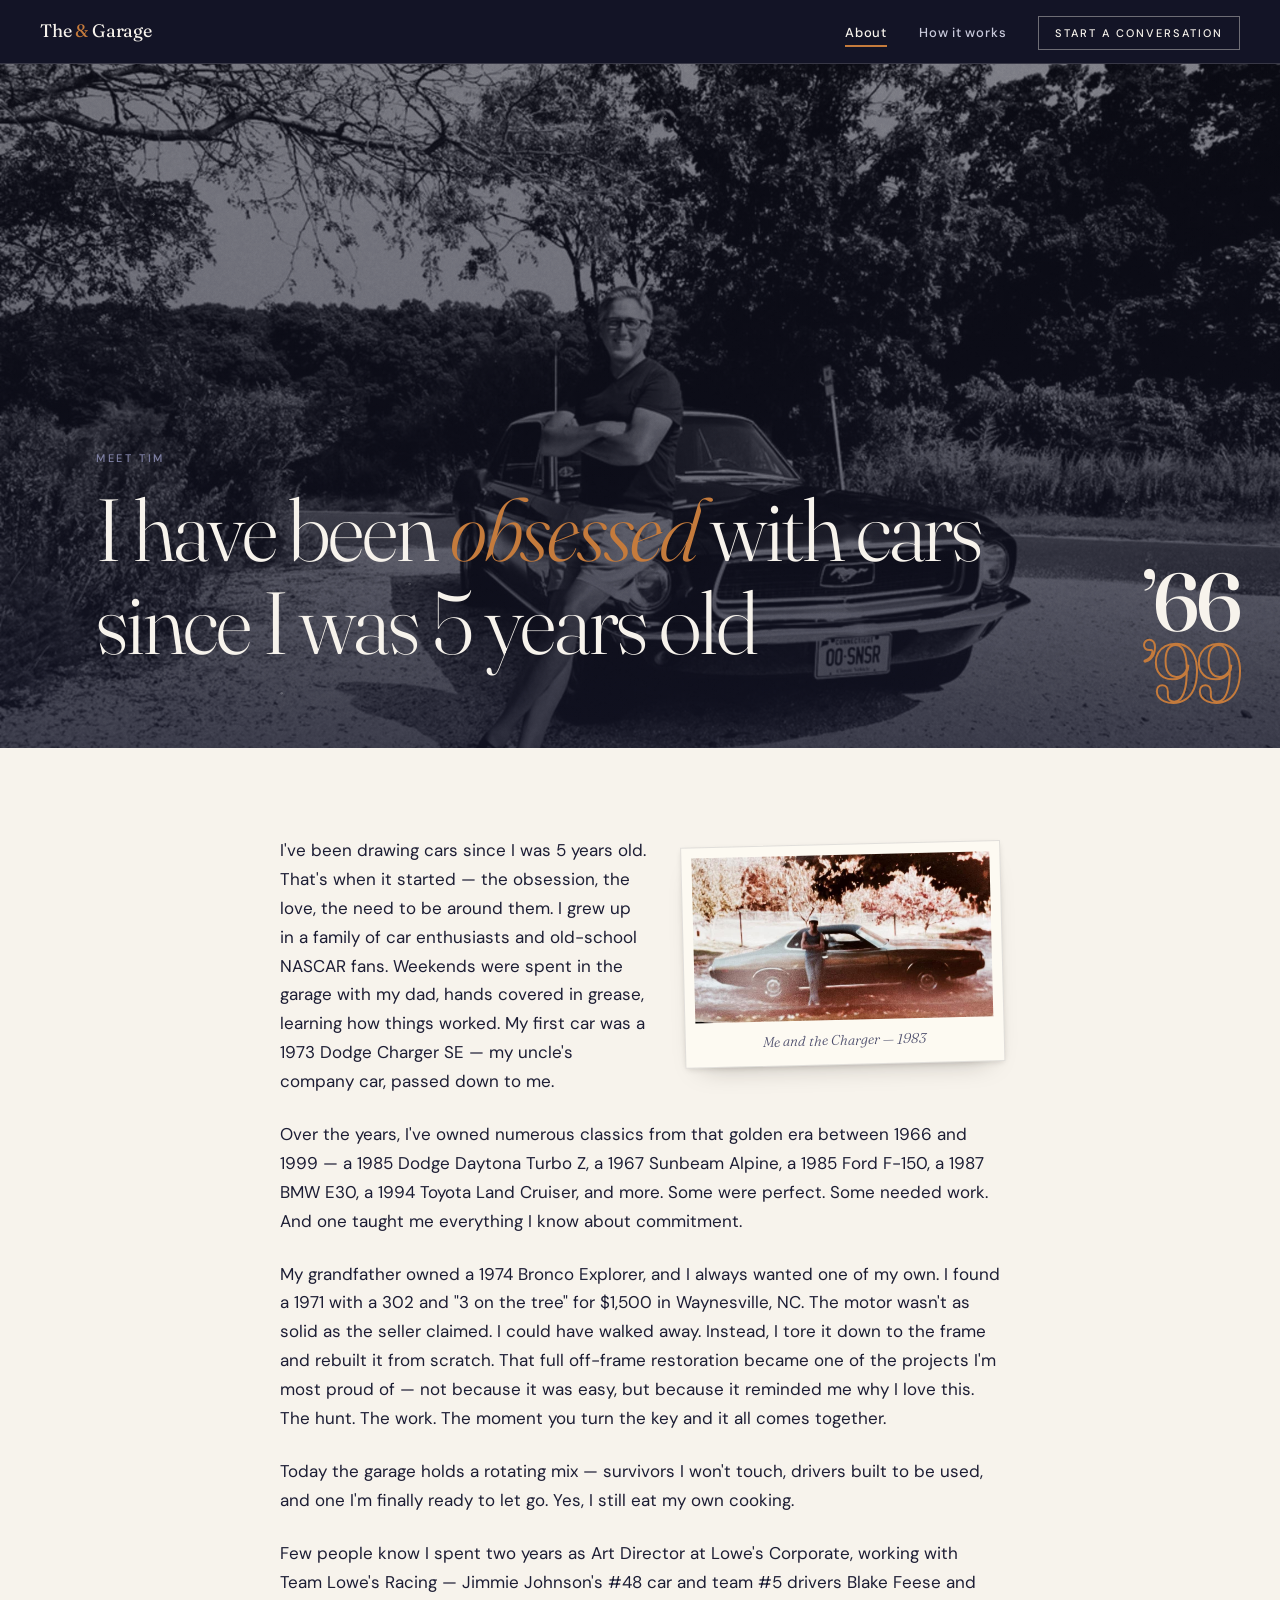
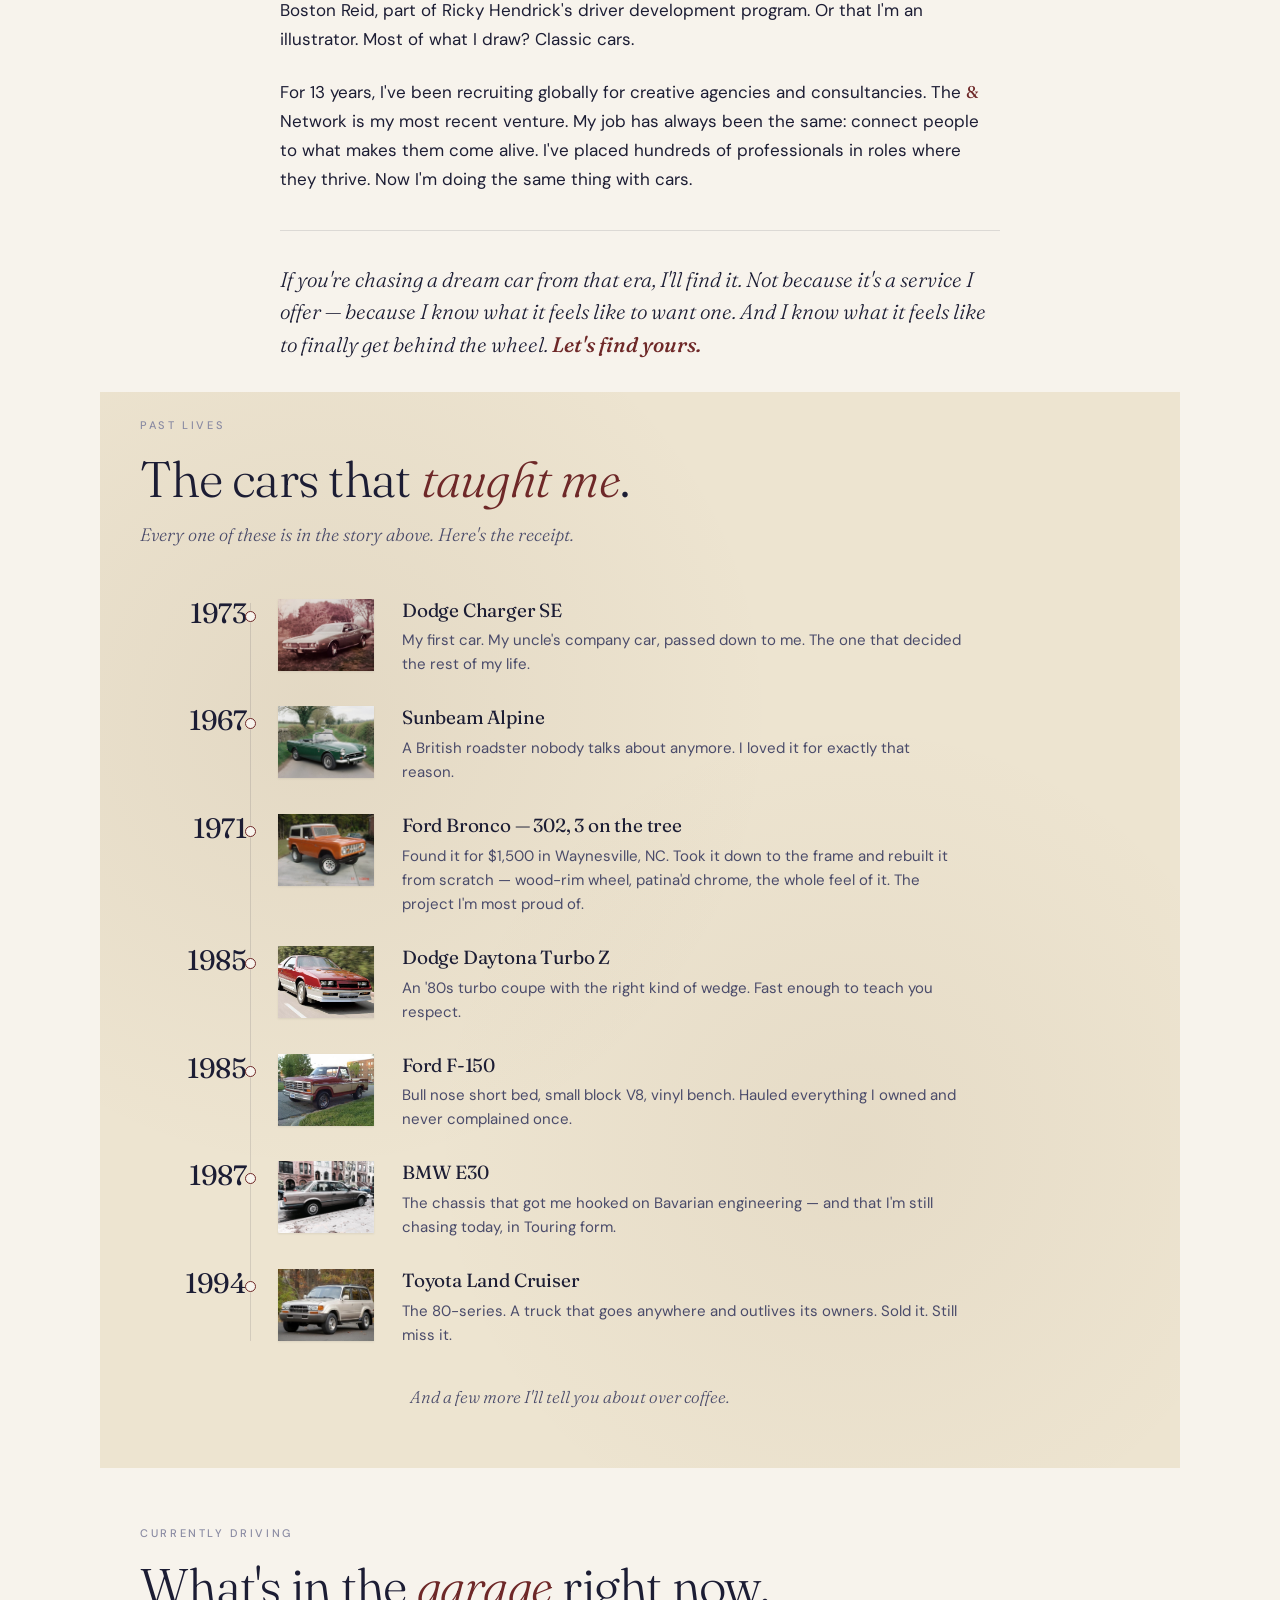
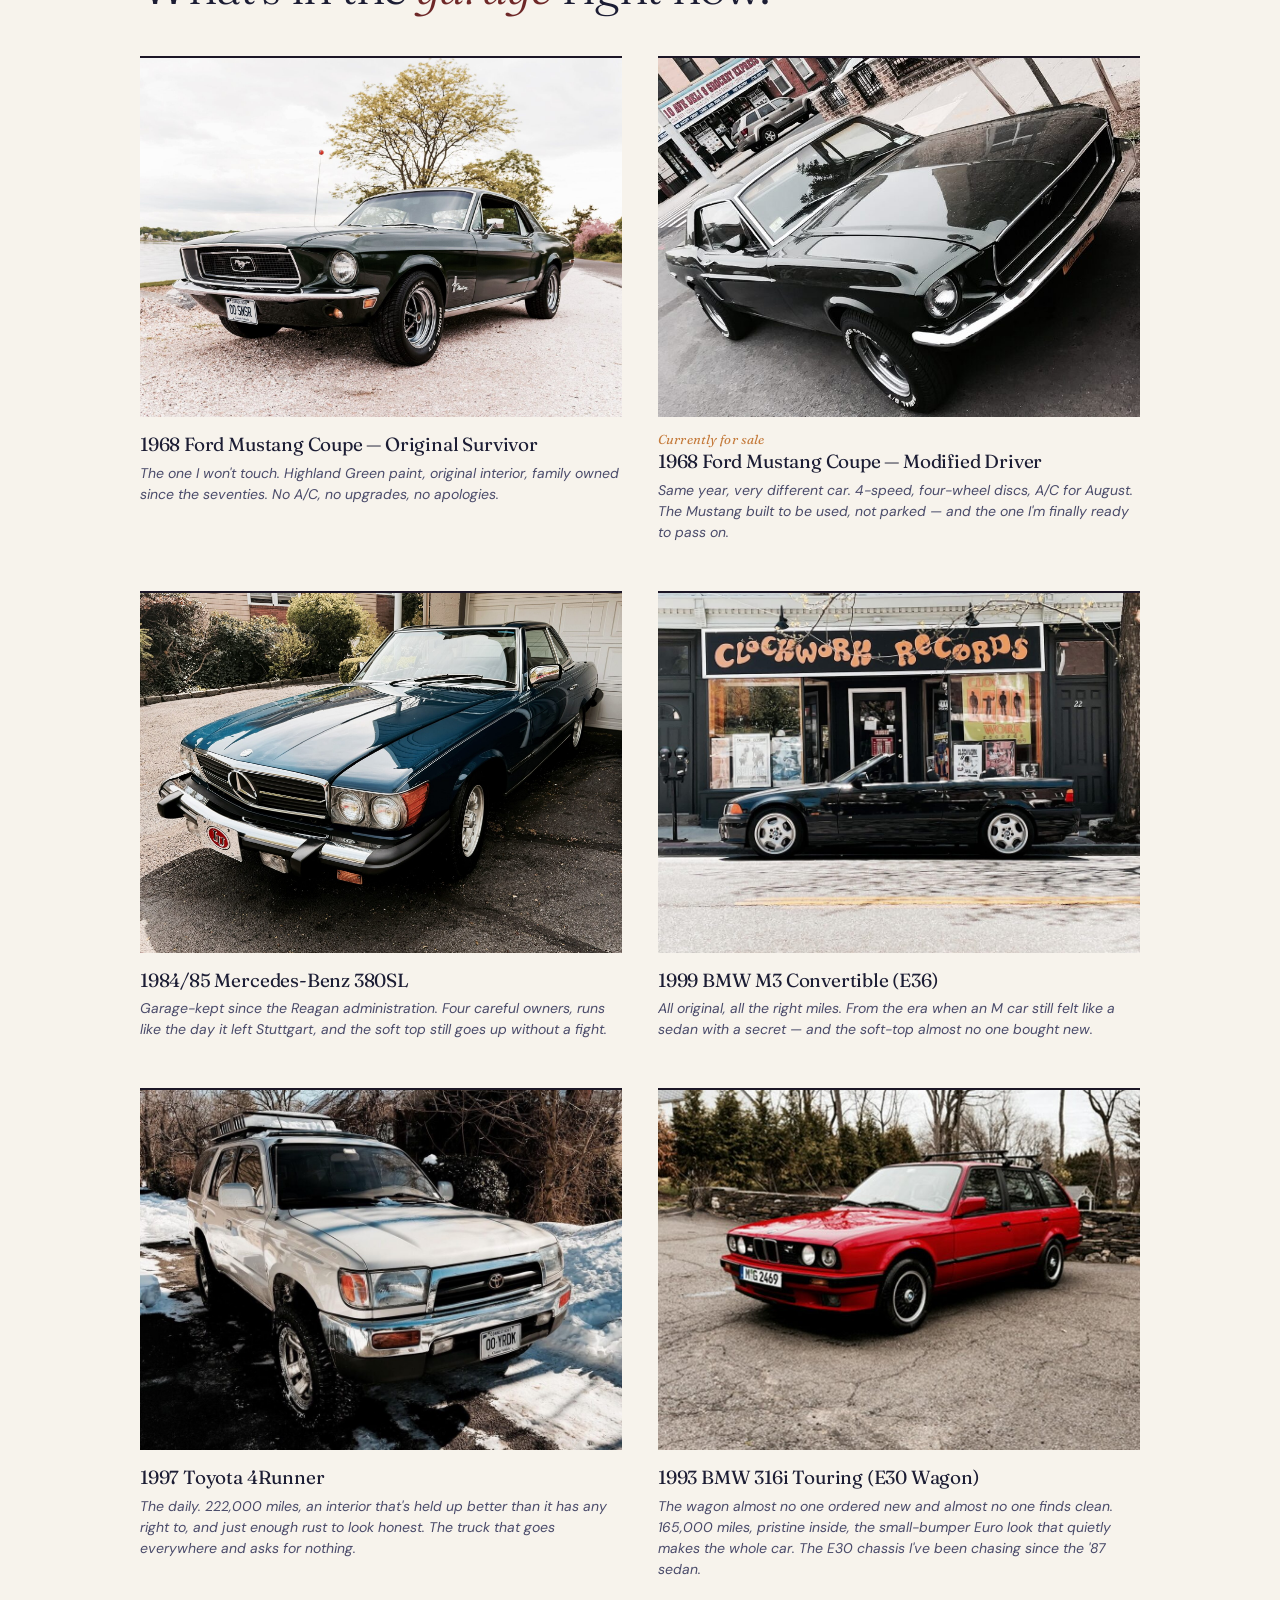
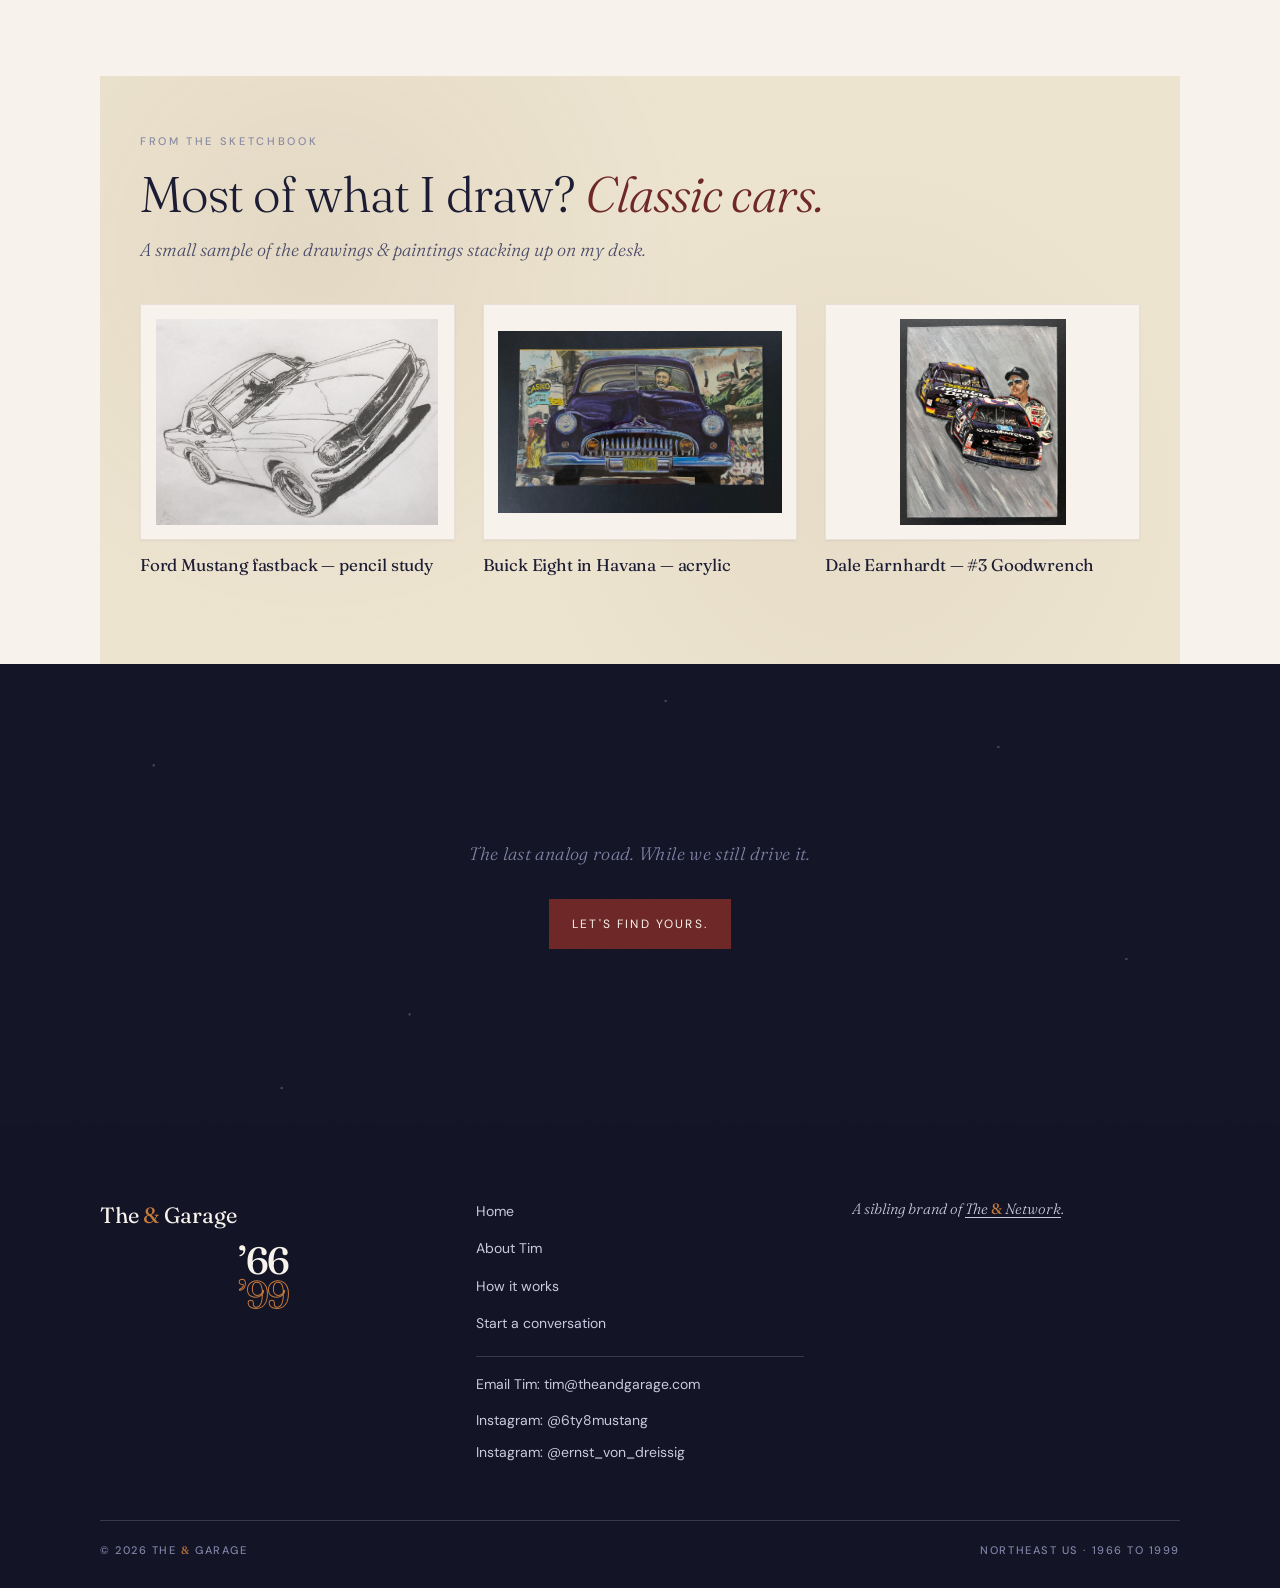
==== commit a29870aa: "Update car description in the garage section Modify the car caption for the 1968 Ford Mustang Coupe " ====
--- a/about/index.html
+++ b/about/index.html
@@ -218,7 +218,7 @@
             <img src="/img/tim/mustang-1968-survivor.jpg" alt="1968 Ford Mustang Coupe in dark green — original-survivor example, parked by the water with Connecticut plates" loading="lazy" width="1920" height="1191">
           </div>
           <h3 class="car-title">1968 Ford Mustang Coupe — Original Survivor</h3>
-          <p class="car-caption">The one I won't touch. Original paint, original interior, second owner since the seventies. No A/C, no upgrades, no apologies.</p>
+          <p class="car-caption">The one I won't touch. Highland Green paint, original interior, family owned since the seventies. No A/C, no upgrades, no apologies.</p>
         </article>
 
         <article class="car-card">
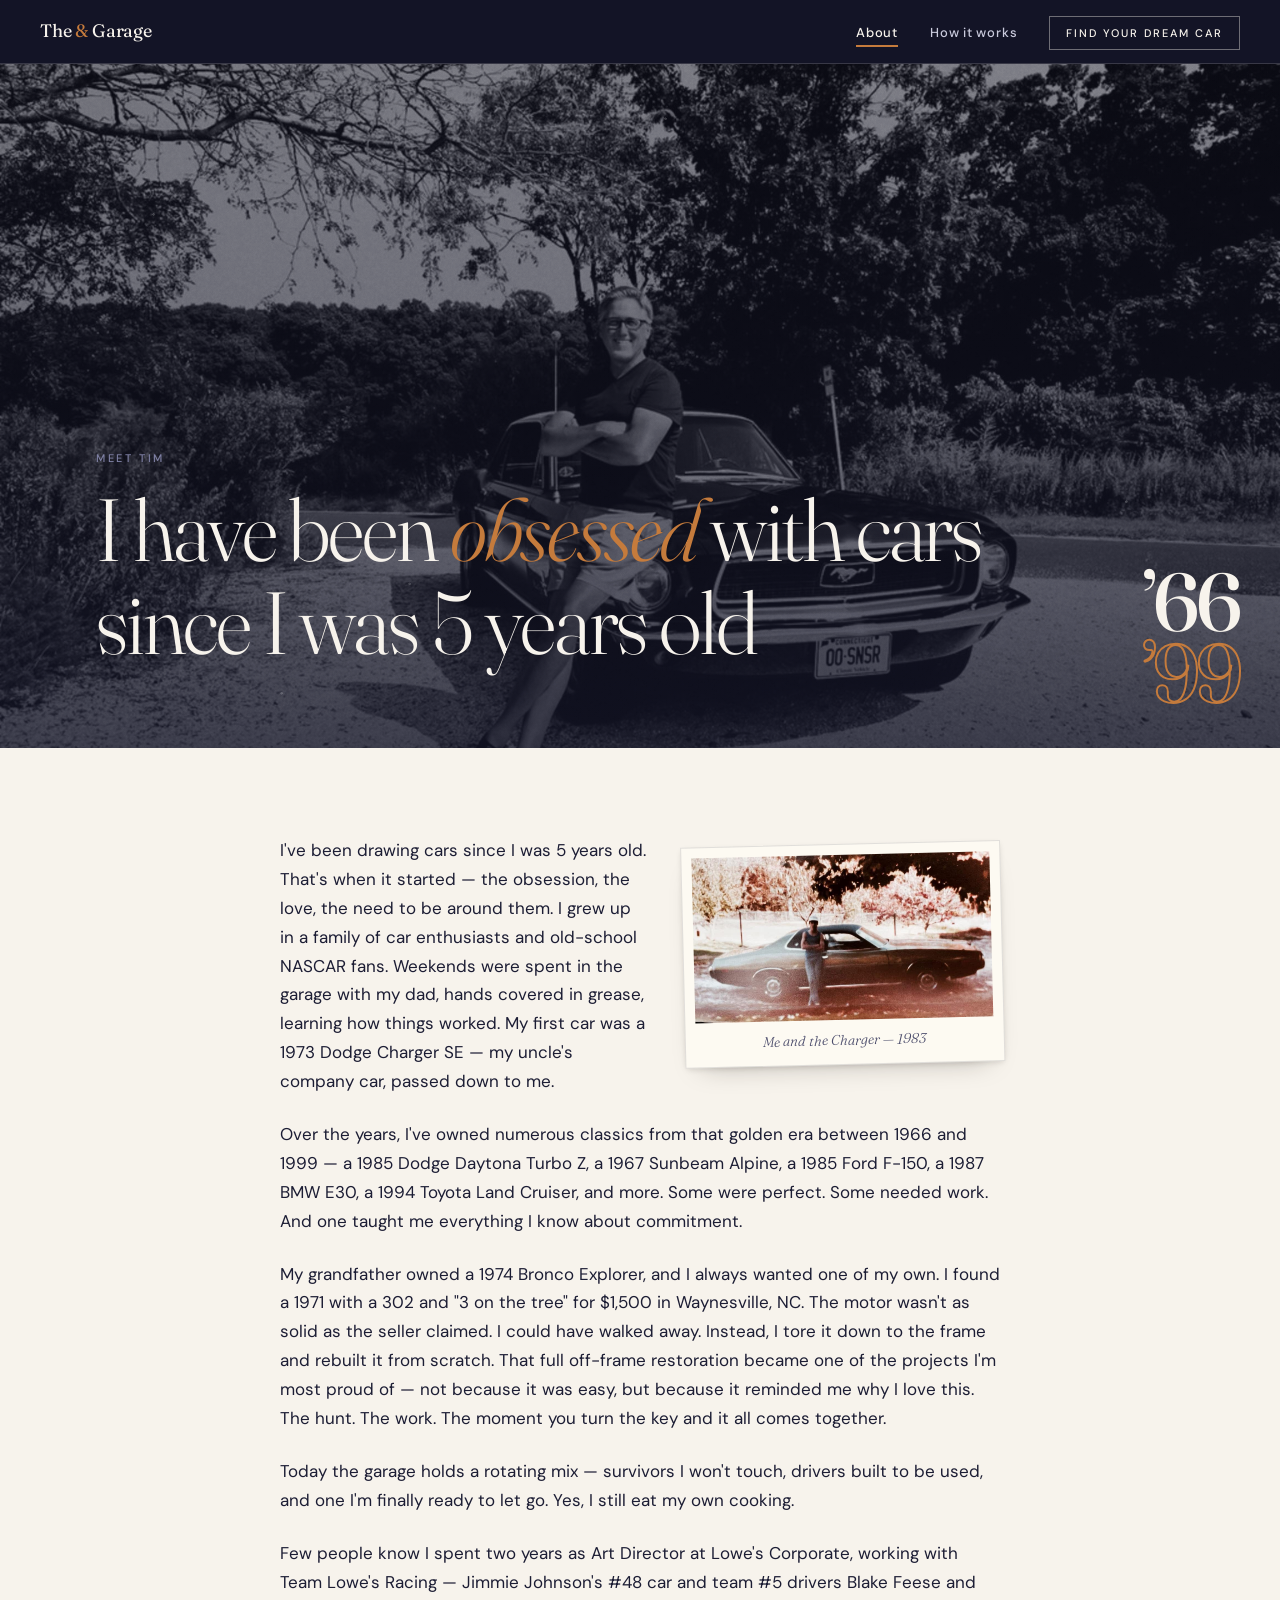
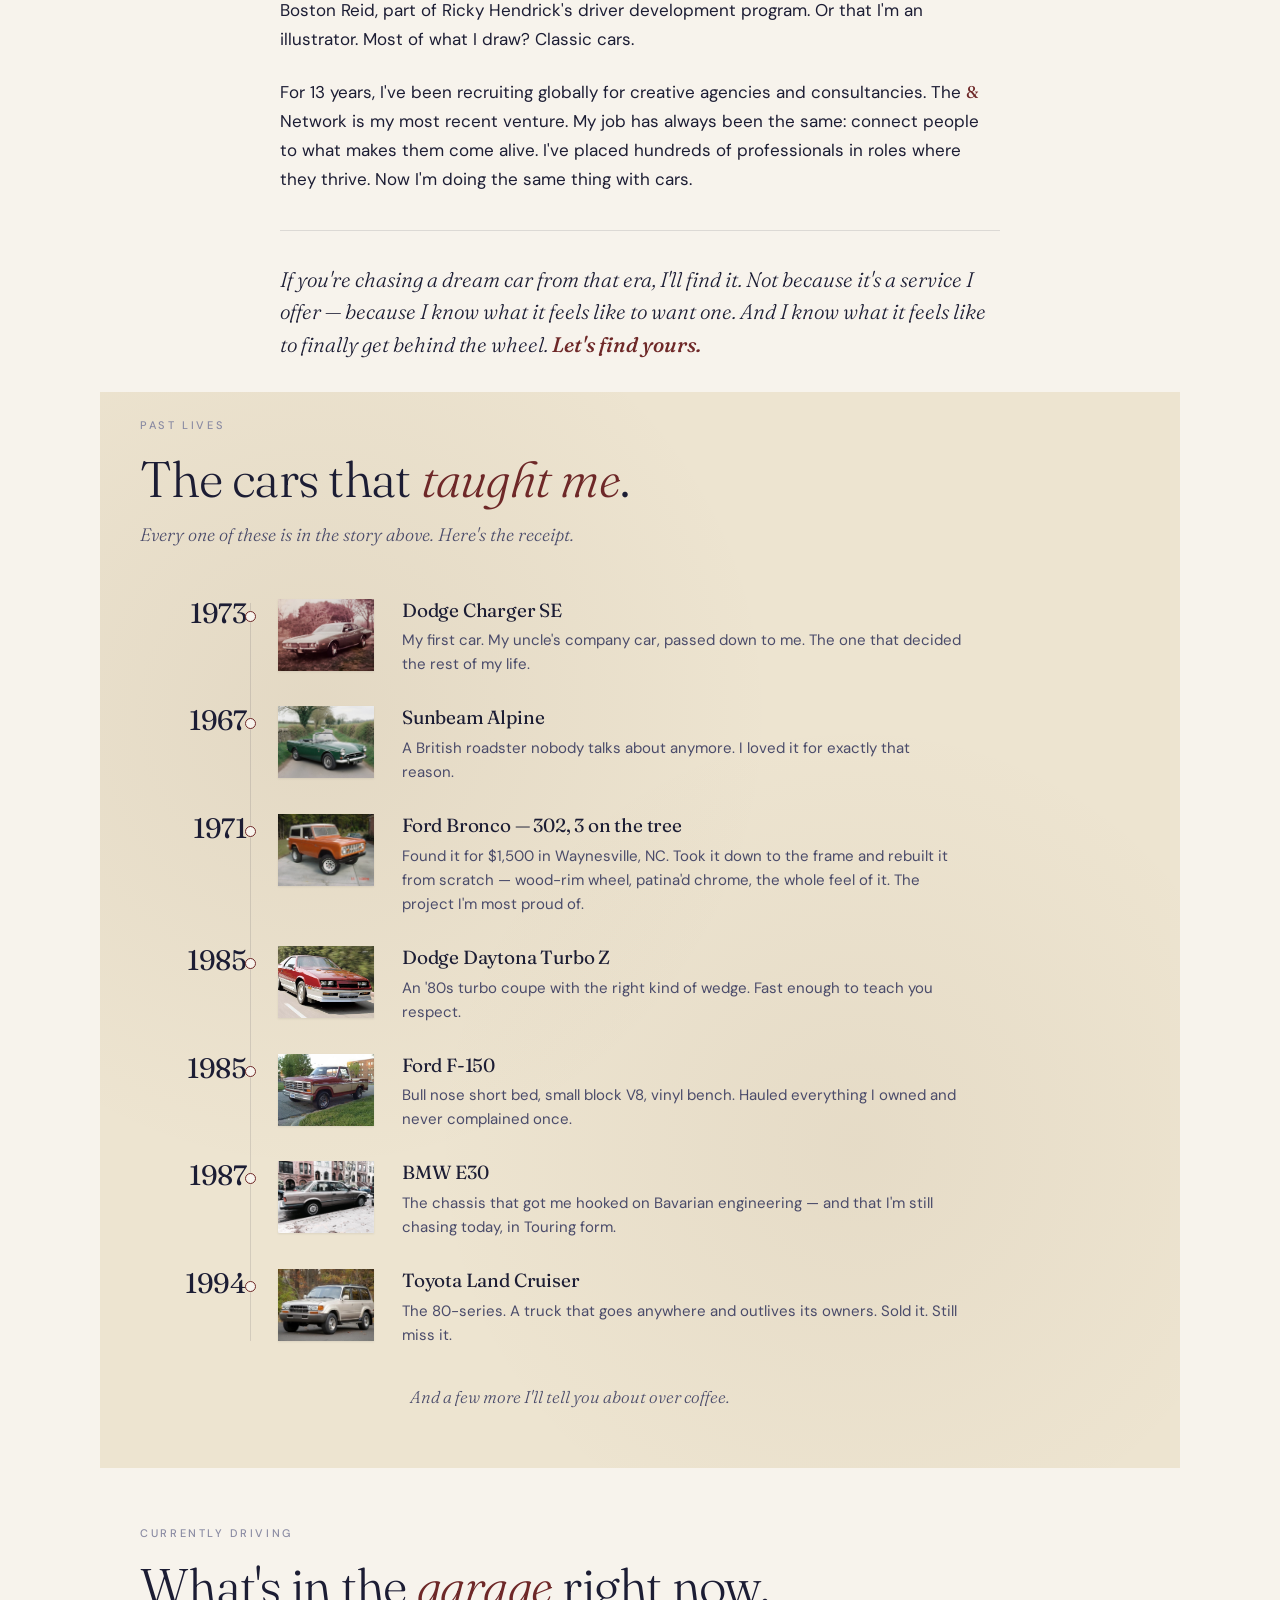
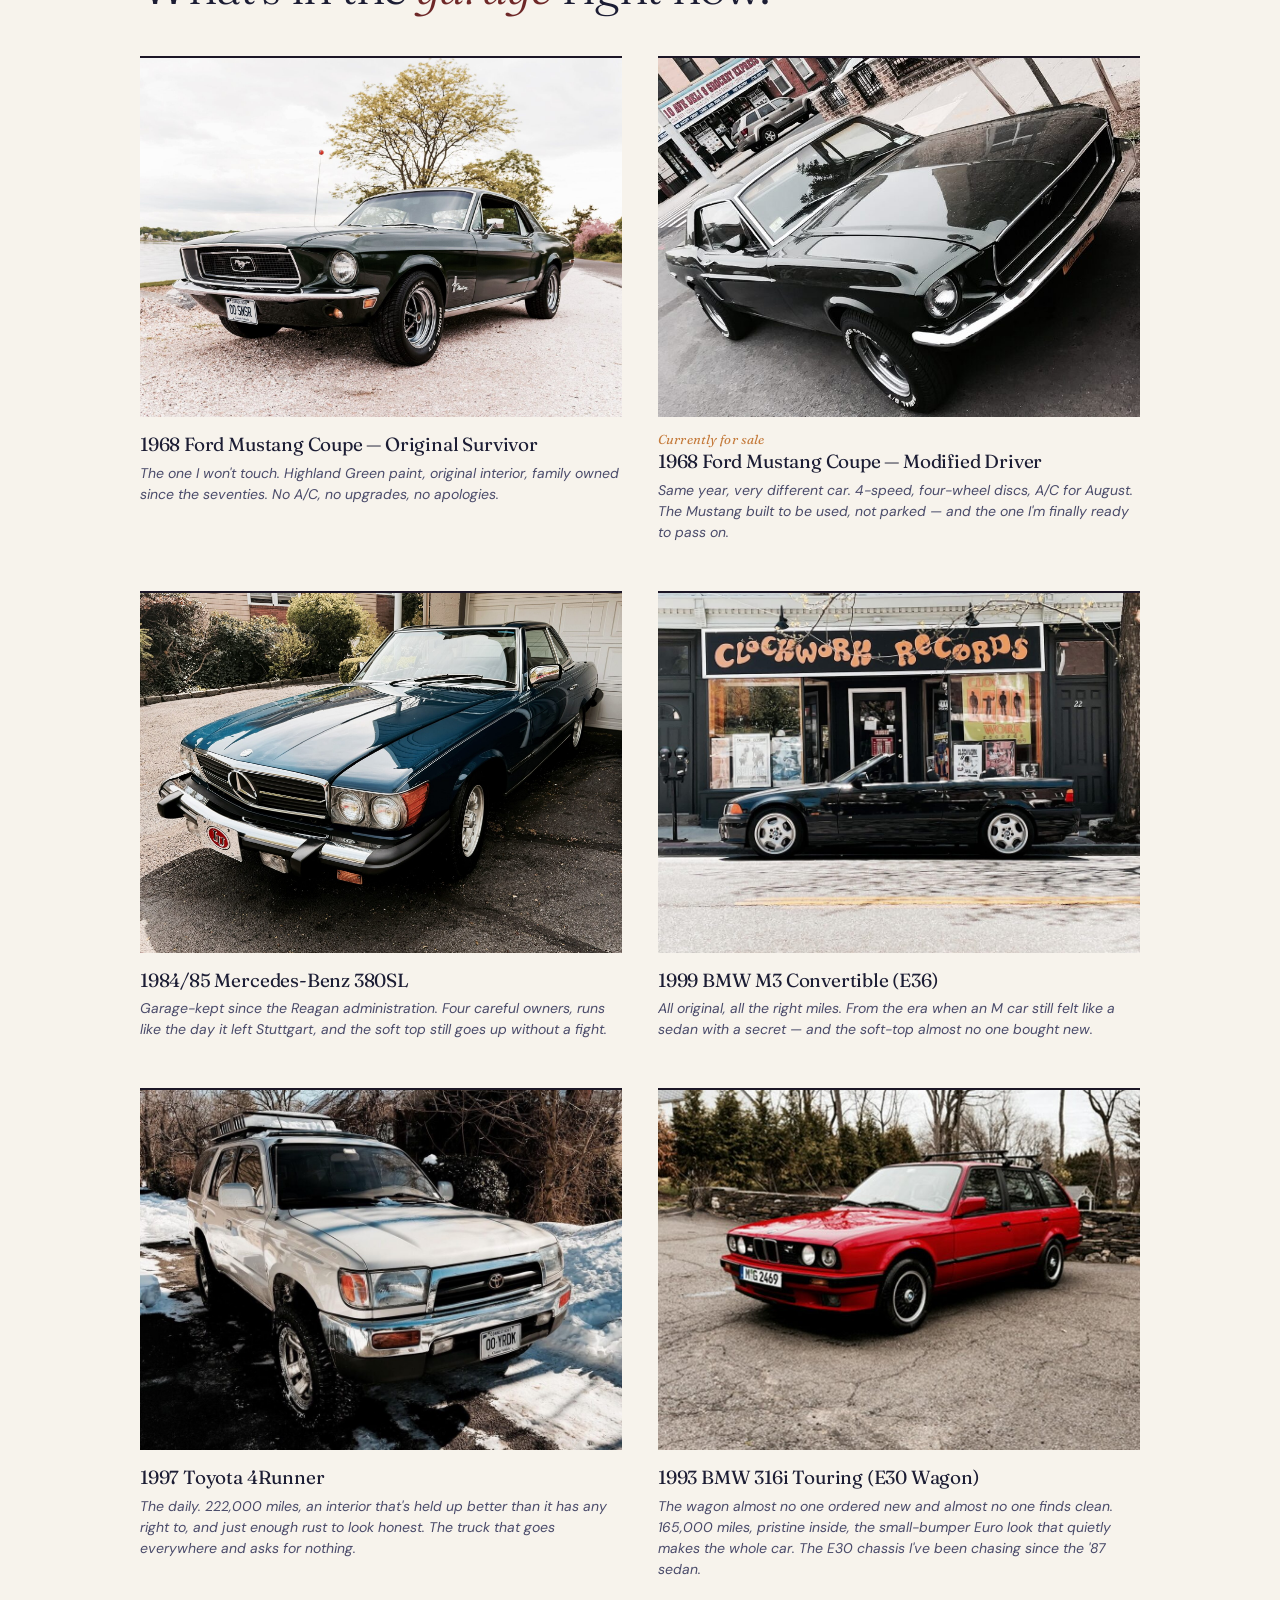
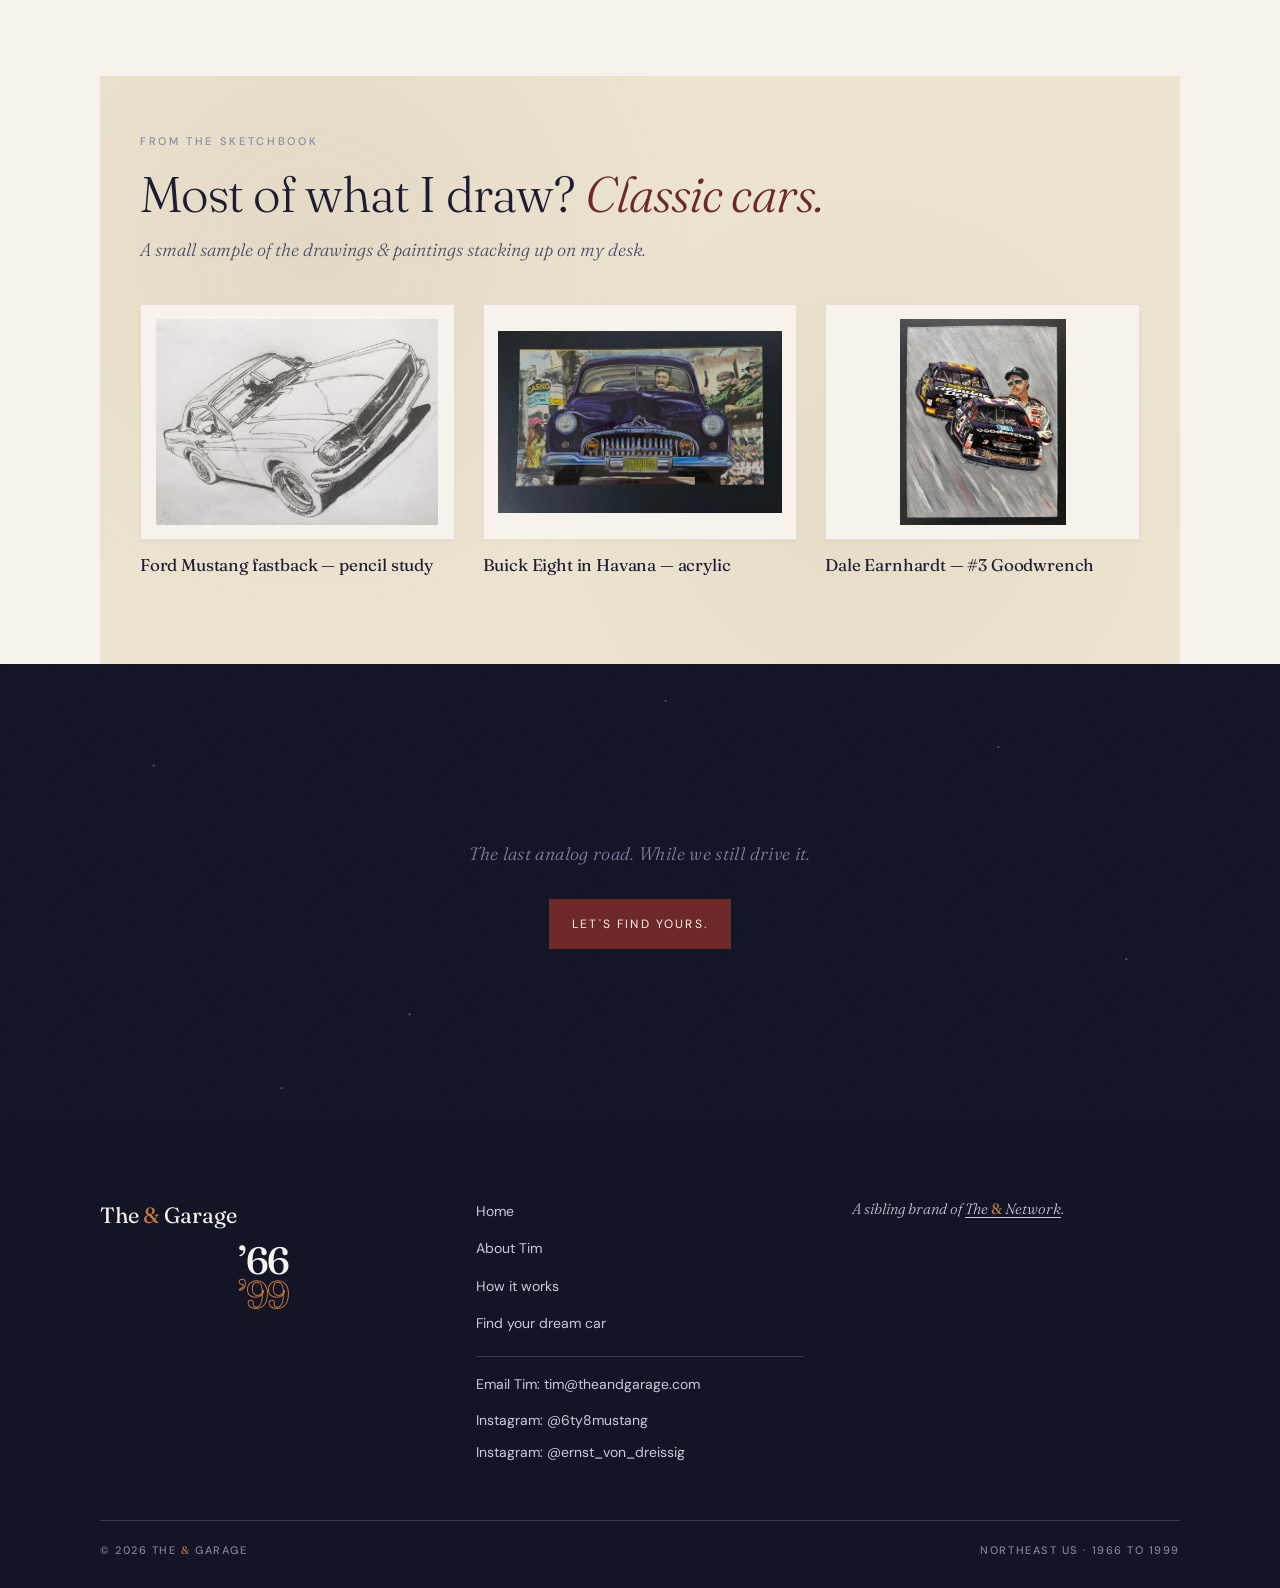
==== commit 2f3f1ea3: "Update website calls to action to focus on finding dream cars Replaced "Start a conversation" with "" ====
--- a/about/index.html
+++ b/about/index.html
@@ -45,10 +45,10 @@
     <ul class="nav-links" role="list">
       <li><a href="/about/" aria-current="page">About</a></li>
       <li><a href="/process/">How it works</a></li>
-      <li class="nav-cta"><a href="/contact/">Start a conversation</a></li>
+      <li class="nav-cta"><a href="/contact/">Find your dream car</a></li>
     </ul>
 
-    <a class="nav-cta-mobile" href="/contact/">Start a conversation</a>
+    <a class="nav-cta-mobile" href="/contact/">Find your dream car</a>
 
     <button class="nav-hamburger" id="nav-hamburger" aria-label="Toggle navigation" aria-expanded="false" aria-controls="nav-drawer">
       <span></span>
@@ -59,7 +59,7 @@
     <ul class="nav-drawer" id="nav-drawer" role="list">
       <li><a href="/about/" aria-current="page">About</a></li>
       <li><a href="/process/">How it works</a></li>
-      <li class="nav-cta"><a href="/contact/">Start a conversation</a></li>
+      <li class="nav-cta"><a href="/contact/">Find your dream car</a></li>
     </ul>
   </nav>
 
@@ -345,7 +345,7 @@
           <li><a href="/">Home</a></li>
           <li><a href="/about/">About Tim</a></li>
           <li><a href="/process/">How it works</a></li>
-          <li><a href="/contact/">Start a conversation</a></li>
+          <li><a href="/contact/">Find your dream car</a></li>
         </ul>
         <a class="footer-email" href="mailto:tim@theandgarage.com">Email Tim: tim@theandgarage.com</a>
         <a class="footer-social" href="https://instagram.com/6ty8mustang" target="_blank" rel="noopener me">Instagram: @6ty8mustang</a>
--- a/css/components.css
+++ b/css/components.css
@@ -677,9 +677,36 @@
   margin: clamp(20px, 3vh, 32px) 0 clamp(28px, 4vh, 48px) 0;
 }
 
+.hero .hero-content .hero-secondary {
+  display: inline-block;
+  margin-top: 18px;
+  margin-left: 4px;
+  font-family: 'DM Sans', sans-serif;
+  font-size: 13px;
+  font-weight: 500;
+  letter-spacing: 0.08em;
+  text-transform: uppercase;
+  color: var(--text-on-dark-soft);
+  text-decoration: none;
+  border-bottom: 1px solid rgba(247, 243, 236, 0.3);
+  padding-bottom: 3px;
+  transition: color 0.18s ease, border-color 0.18s ease;
+}
+
+.hero .hero-content .hero-secondary:hover,
+.hero .hero-content .hero-secondary:focus-visible {
+  color: var(--warm);
+  border-bottom-color: var(--warm);
+}
+
 @media (max-width: 760px) {
   .hero .hero-content {
     padding: 24px 24px 52px 24px;
+  }
+  .hero .hero-content .hero-secondary {
+    display: block;
+    margin-left: 0;
+    margin-top: 22px;
   }
 }
 
@@ -2820,13 +2847,305 @@
   font-weight: 300;
 }
 
-.section.block.home-gallery-teaser .gallery-credit {
+/* ─── Home inventory — "Cars available now" ───────────────── */
+/* Replaced the older .home-gallery-teaser block. This is a small
+   for-sale listing on the home page with multi-image carousels. */
+
+.section.block.home-inventory > h2 {
+  text-align: center;
+}
+
+.section.block.home-inventory > .lede {
+  max-width: 56ch;
+  margin: 16px auto 56px;
+  text-align: center;
+  font-family: 'Fraunces', serif;
+  font-style: italic;
+  font-weight: 300;
+  font-size: 19px;
+  line-height: 1.55;
+  color: var(--text-soft);
+}
+
+.inventory-list {
+  display: flex;
+  flex-direction: column;
+  gap: 72px;
+  max-width: 820px;
+  margin: 0 auto;
+}
+
+.inventory-card {
+  background: var(--cream);
+  border: 1px solid var(--rule);
+  display: flex;
+  flex-direction: column;
+}
+
+.inventory-body {
+  padding: 28px 32px 32px;
+}
+
+.inventory-card .car-title {
+  font-family: 'Fraunces', serif;
+  font-weight: 400;
+  font-size: 28px;
+  line-height: 1.2;
+  margin: 0 0 6px;
+  color: var(--ink-dark);
+}
+
+.inventory-card .meta {
   font-family: 'DM Sans', sans-serif;
-  font-size: 12px;
-  letter-spacing: 0.04em;
+  font-size: 14px;
+  letter-spacing: 0.02em;
+  color: var(--text-soft);
+  margin: 0 0 18px;
+}
+
+.inventory-card .meta .price {
+  color: var(--warm);
+  font-weight: 500;
+}
+
+.inventory-card .desc {
+  font-family: 'DM Sans', sans-serif;
+  font-size: 16px;
+  line-height: 1.6;
+  color: var(--text-soft);
+  margin: 0 0 20px;
+}
+
+.inventory-card .spec-list {
+  list-style: none;
+  padding: 18px 0 6px;
+  margin: 0 0 22px;
+  border-top: 1px solid var(--oxblood-tint);
+  font-family: 'DM Sans', sans-serif;
+  font-size: 15px;
+  line-height: 1.55;
+  color: var(--text-soft);
+}
+
+.inventory-card .spec-list li {
+  position: relative;
+  padding: 4px 0 4px 18px;
+}
+
+.inventory-card .spec-list li::before {
+  content: "·";
+  position: absolute;
+  left: 4px;
+  top: 2px;
+  color: var(--warm);
+  font-weight: 700;
+}
+
+.inventory-card .more-photos-note {
+  font-family: 'DM Sans', sans-serif;
+  font-size: 13px;
+  font-style: italic;
   color: var(--text-dim);
+  margin: -8px 0 18px;
+}
+
+.inventory-card .contact-link {
+  display: inline-block;
+  font-family: 'DM Sans', sans-serif;
+  font-size: 14px;
+  font-weight: 500;
+  letter-spacing: 0.06em;
+  text-transform: uppercase;
+  color: var(--oxblood);
+  text-decoration: none;
+  border-bottom: 1px solid var(--oxblood);
+  padding-bottom: 3px;
+  transition: color 0.18s ease, border-color 0.18s ease;
+}
+
+.inventory-card .contact-link:hover,
+.inventory-card .contact-link:focus-visible {
+  color: var(--warm);
+  border-bottom-color: var(--warm);
+}
+
+/* Coming-soon variant — muted placeholder, no carousel */
+.inventory-card.coming-soon {
+  background: transparent;
+  border: 1px dashed var(--rule);
   text-align: center;
-  margin: 32px auto 0;
+}
+
+.inventory-card.coming-soon .inventory-body {
+  padding: 44px 32px;
+}
+
+.inventory-card.coming-soon .coming-soon-tag {
+  display: inline-block;
+  font-family: 'DM Sans', sans-serif;
+  font-size: 11px;
+  font-weight: 500;
+  letter-spacing: 0.22em;
+  text-transform: uppercase;
+  color: var(--warm);
+  margin-bottom: 10px;
+}
+
+.inventory-card.coming-soon .car-title {
+  margin-bottom: 8px;
+}
+
+.inventory-card.coming-soon .desc {
+  margin: 0;
+  font-style: italic;
+}
+
+@media (max-width: 600px) {
+  .section.block.home-inventory > .lede {
+    font-size: 17px;
+    margin-bottom: 40px;
+  }
+  .inventory-list { gap: 48px; }
+  .inventory-body { padding: 22px 20px 26px; }
+  .inventory-card .car-title { font-size: 24px; }
+}
+
+/* ─── Carousel ────────────────────────────────────────────── */
+/* Used inside .inventory-card. Without JS the track is still
+   horizontally scrollable; JS adds arrow + dot controls. */
+
+.carousel {
+  position: relative;
+  background: #1c1d34;
+  overflow: hidden;
+}
+
+.carousel-track {
+  list-style: none;
+  margin: 0;
+  padding: 0;
+  display: flex;
+  overflow-x: auto;
+  scroll-snap-type: x mandatory;
+  scroll-behavior: smooth;
+  -webkit-overflow-scrolling: touch;
+}
+
+/* Only hide the scrollbar once JS has wired up arrow + dot controls.
+   Without JS, the visible scrollbar is the only affordance telling
+   the user the rest of the photos are reachable via swipe/drag. */
+.carousel.is-enhanced .carousel-track { scrollbar-width: none; }
+.carousel.is-enhanced .carousel-track::-webkit-scrollbar { display: none; }
+
+.carousel-slide {
+  flex: 0 0 100%;
+  width: 100%;
+  scroll-snap-align: center;
+  scroll-snap-stop: always;
+  aspect-ratio: 4 / 3;
+  overflow: hidden;
+}
+
+.carousel-slide img {
+  display: block;
+  width: 100%;
+  height: 100%;
+  object-fit: cover;
+  object-position: center;
+}
+
+.carousel-arrow {
+  position: absolute;
+  top: 50%;
+  transform: translateY(-50%);
+  width: 44px;
+  height: 44px;
+  border-radius: 50%;
+  border: none;
+  background: rgba(19, 20, 38, 0.62);
+  color: var(--cream);
+  font-family: 'Fraunces', serif;
+  font-size: 28px;
+  line-height: 1;
+  cursor: pointer;
+  display: none;
+  align-items: center;
+  justify-content: center;
+  padding: 0 0 4px;
+  transition: background 0.18s ease, opacity 0.18s ease;
+  z-index: 2;
+}
+
+.carousel.is-enhanced .carousel-arrow { display: flex; }
+
+.carousel-arrow:hover:not(:disabled) {
+  background: rgba(19, 20, 38, 0.85);
+}
+
+.carousel-arrow:focus-visible {
+  outline: 2px solid var(--warm);
+  outline-offset: 2px;
+}
+
+.carousel-arrow:disabled {
+  opacity: 0.32;
+  cursor: default;
+}
+
+.carousel-arrow.prev { left: 12px; }
+.carousel-arrow.next { right: 12px; }
+
+.carousel-dots {
+  position: absolute;
+  bottom: 12px;
+  left: 50%;
+  transform: translateX(-50%);
+  display: none;
+  gap: 8px;
+  padding: 6px 10px;
+  background: rgba(19, 20, 38, 0.55);
+  border-radius: 999px;
+  z-index: 2;
+}
+
+.carousel.is-enhanced .carousel-dots { display: flex; }
+
+.carousel-dot {
+  width: 8px;
+  height: 8px;
+  border-radius: 50%;
+  border: none;
+  background: rgba(247, 243, 236, 0.4);
+  padding: 0;
+  cursor: pointer;
+  transition: background 0.18s ease, transform 0.18s ease;
+}
+
+.carousel-dot:hover { background: rgba(247, 243, 236, 0.7); }
+
+.carousel-dot[aria-current="true"] {
+  background: var(--warm);
+  transform: scale(1.2);
+}
+
+.carousel-dot:focus-visible {
+  outline: 2px solid var(--warm);
+  outline-offset: 2px;
+}
+
+.carousel-status {
+  position: absolute;
+  width: 1px;
+  height: 1px;
+  overflow: hidden;
+  clip: rect(0 0 0 0);
+  white-space: nowrap;
+}
+
+@media (max-width: 600px) {
+  .carousel-arrow { width: 38px; height: 38px; font-size: 24px; }
+  .carousel-arrow.prev { left: 8px; }
+  .carousel-arrow.next { right: 8px; }
 }
 
 .gallery-teaser-foot {
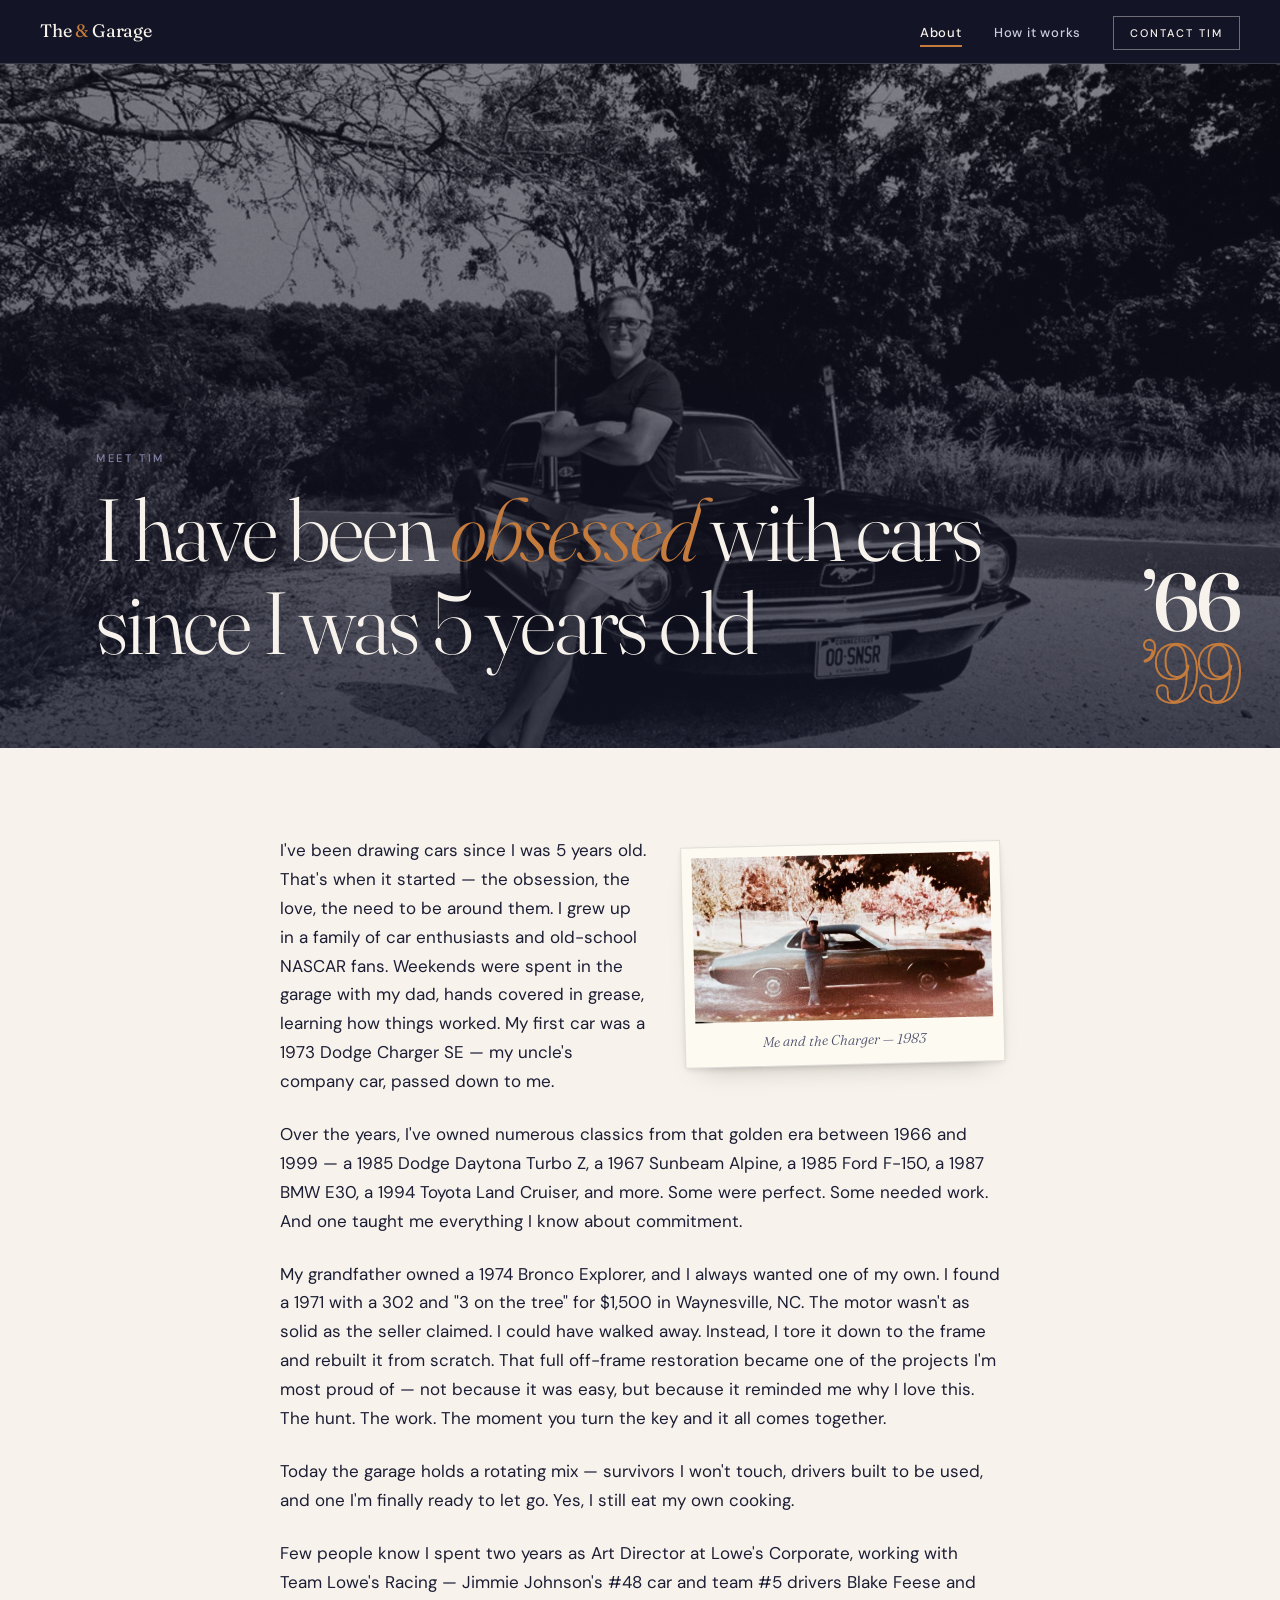
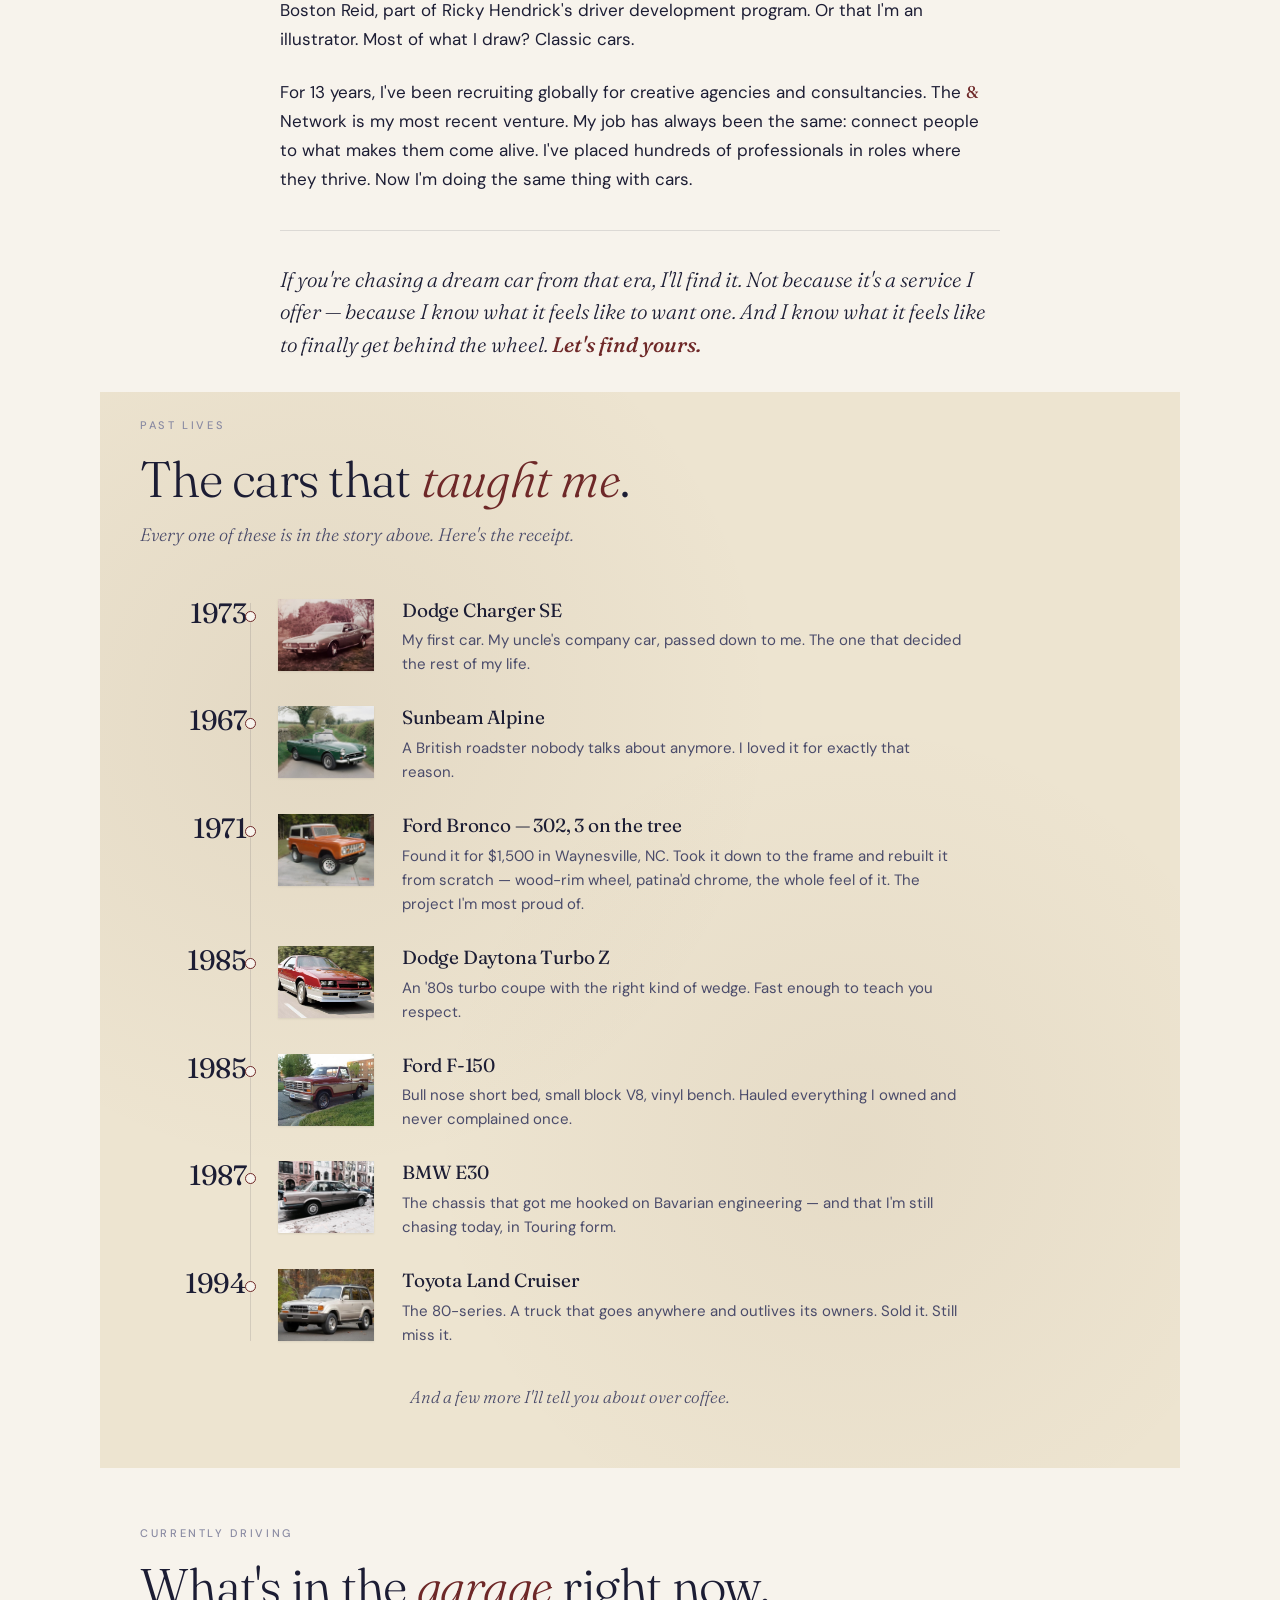
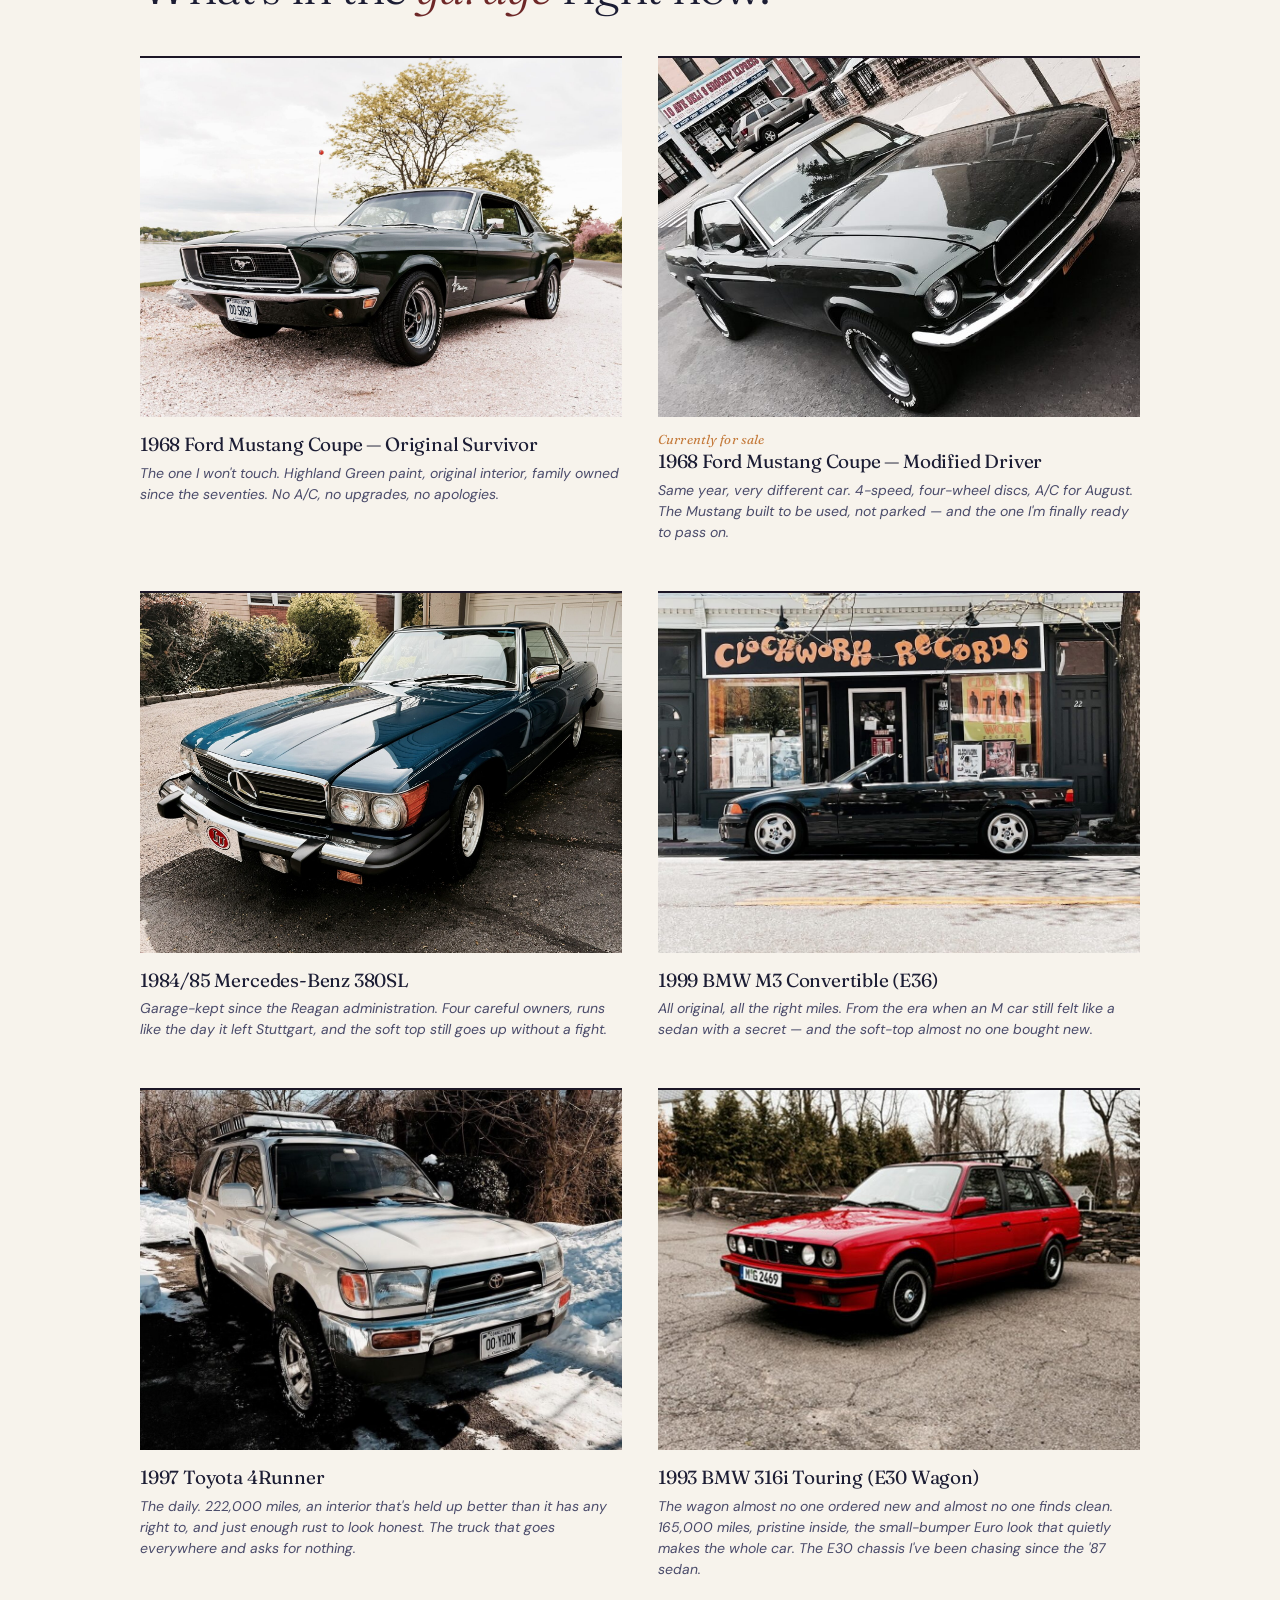
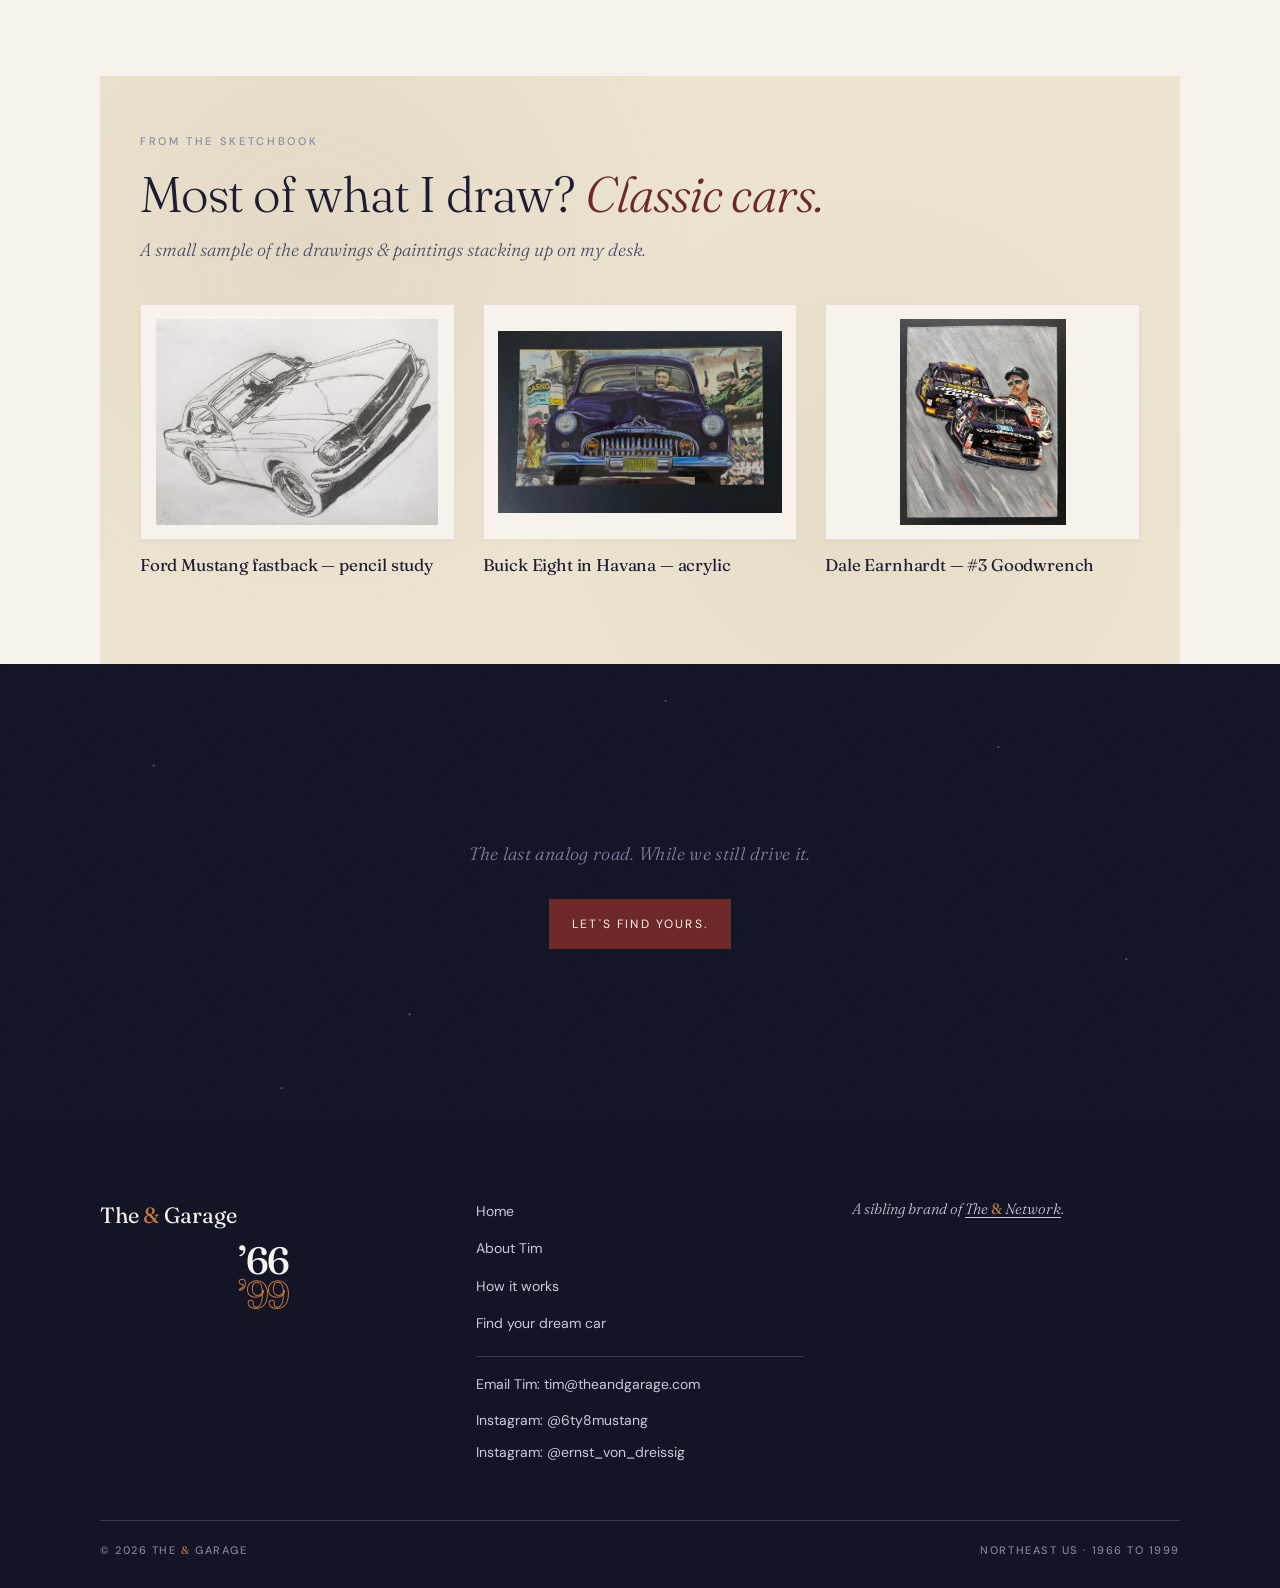
==== commit 3dd57618: "Update navigation buttons to consistently say "Contact Tim" Modifies the text of navigation CTA elem" ====
--- a/about/index.html
+++ b/about/index.html
@@ -45,10 +45,10 @@
     <ul class="nav-links" role="list">
       <li><a href="/about/" aria-current="page">About</a></li>
       <li><a href="/process/">How it works</a></li>
-      <li class="nav-cta"><a href="/contact/">Find your dream car</a></li>
+      <li class="nav-cta"><a href="/contact/">Contact Tim</a></li>
     </ul>
 
-    <a class="nav-cta-mobile" href="/contact/">Find your dream car</a>
+    <a class="nav-cta-mobile" href="/contact/">Contact Tim</a>
 
     <button class="nav-hamburger" id="nav-hamburger" aria-label="Toggle navigation" aria-expanded="false" aria-controls="nav-drawer">
       <span></span>
@@ -59,7 +59,7 @@
     <ul class="nav-drawer" id="nav-drawer" role="list">
       <li><a href="/about/" aria-current="page">About</a></li>
       <li><a href="/process/">How it works</a></li>
-      <li class="nav-cta"><a href="/contact/">Find your dream car</a></li>
+      <li class="nav-cta"><a href="/contact/">Contact Tim</a></li>
     </ul>
   </nav>
 
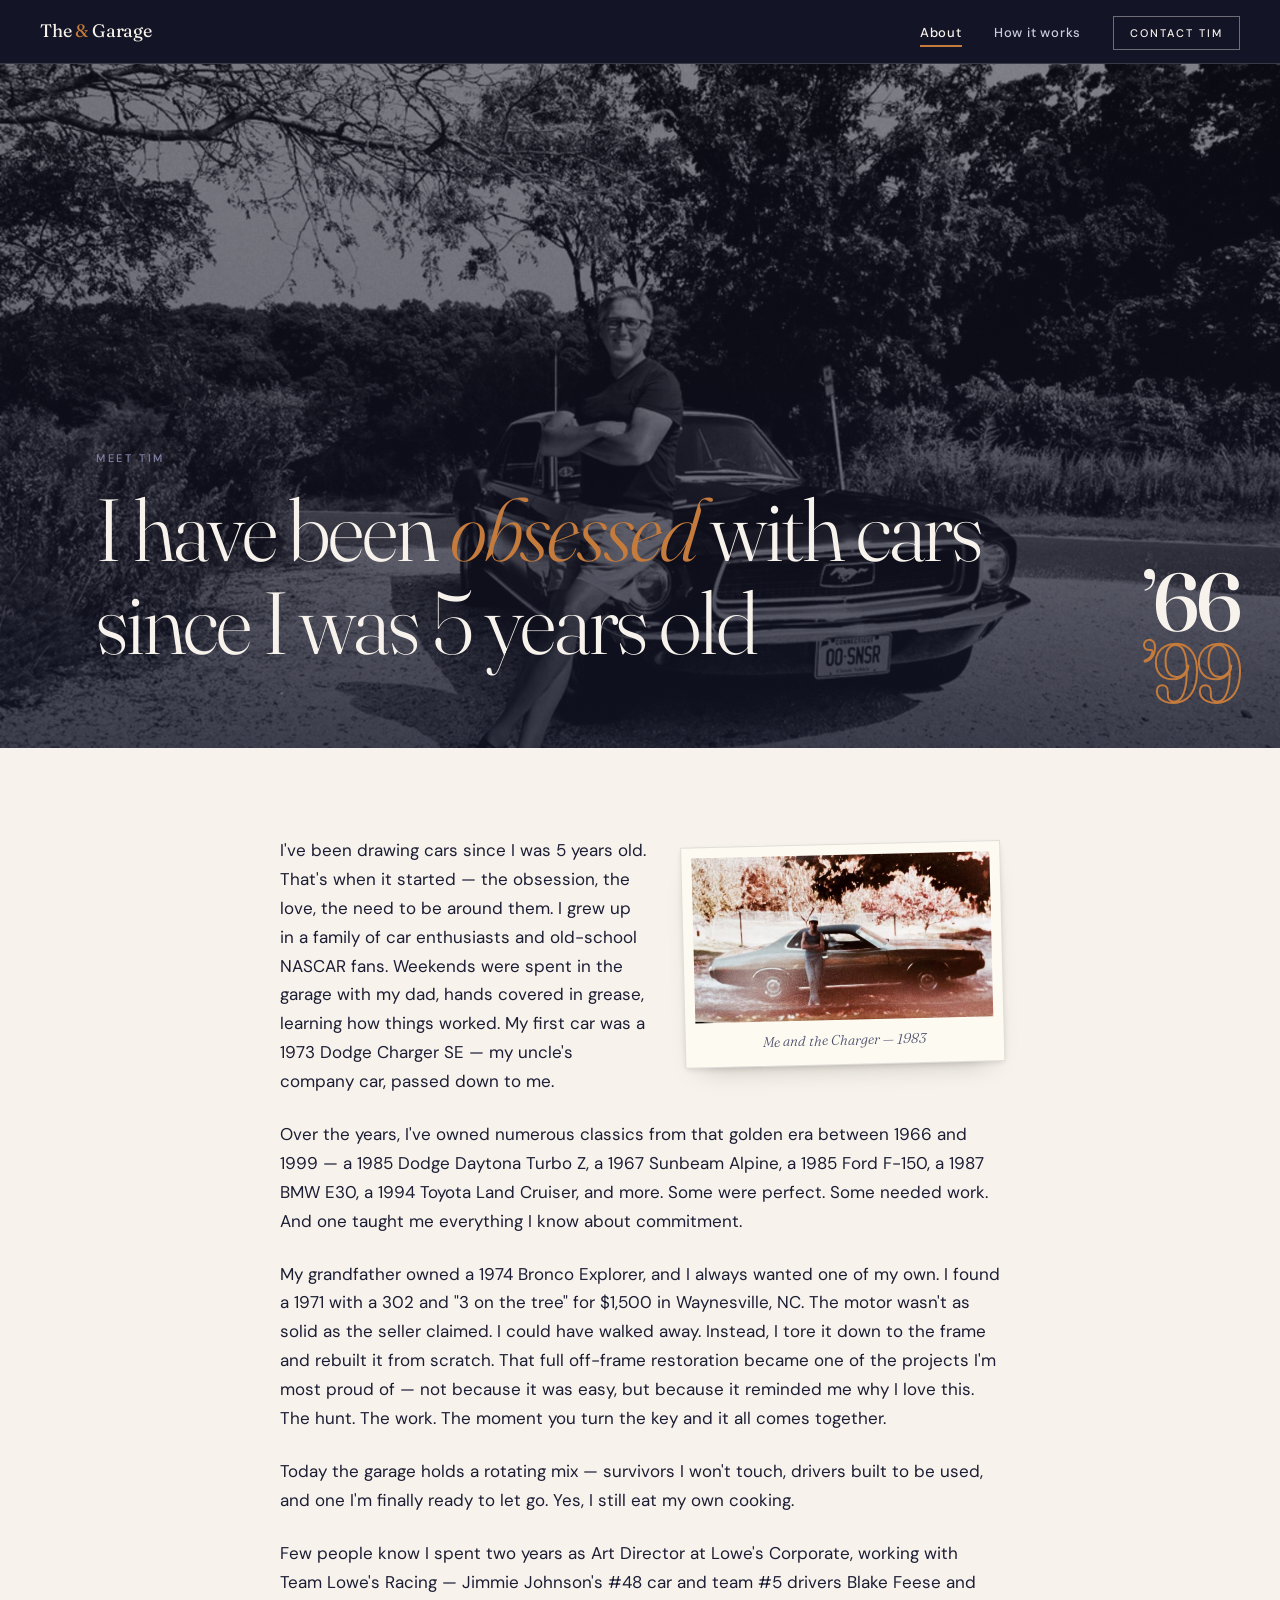
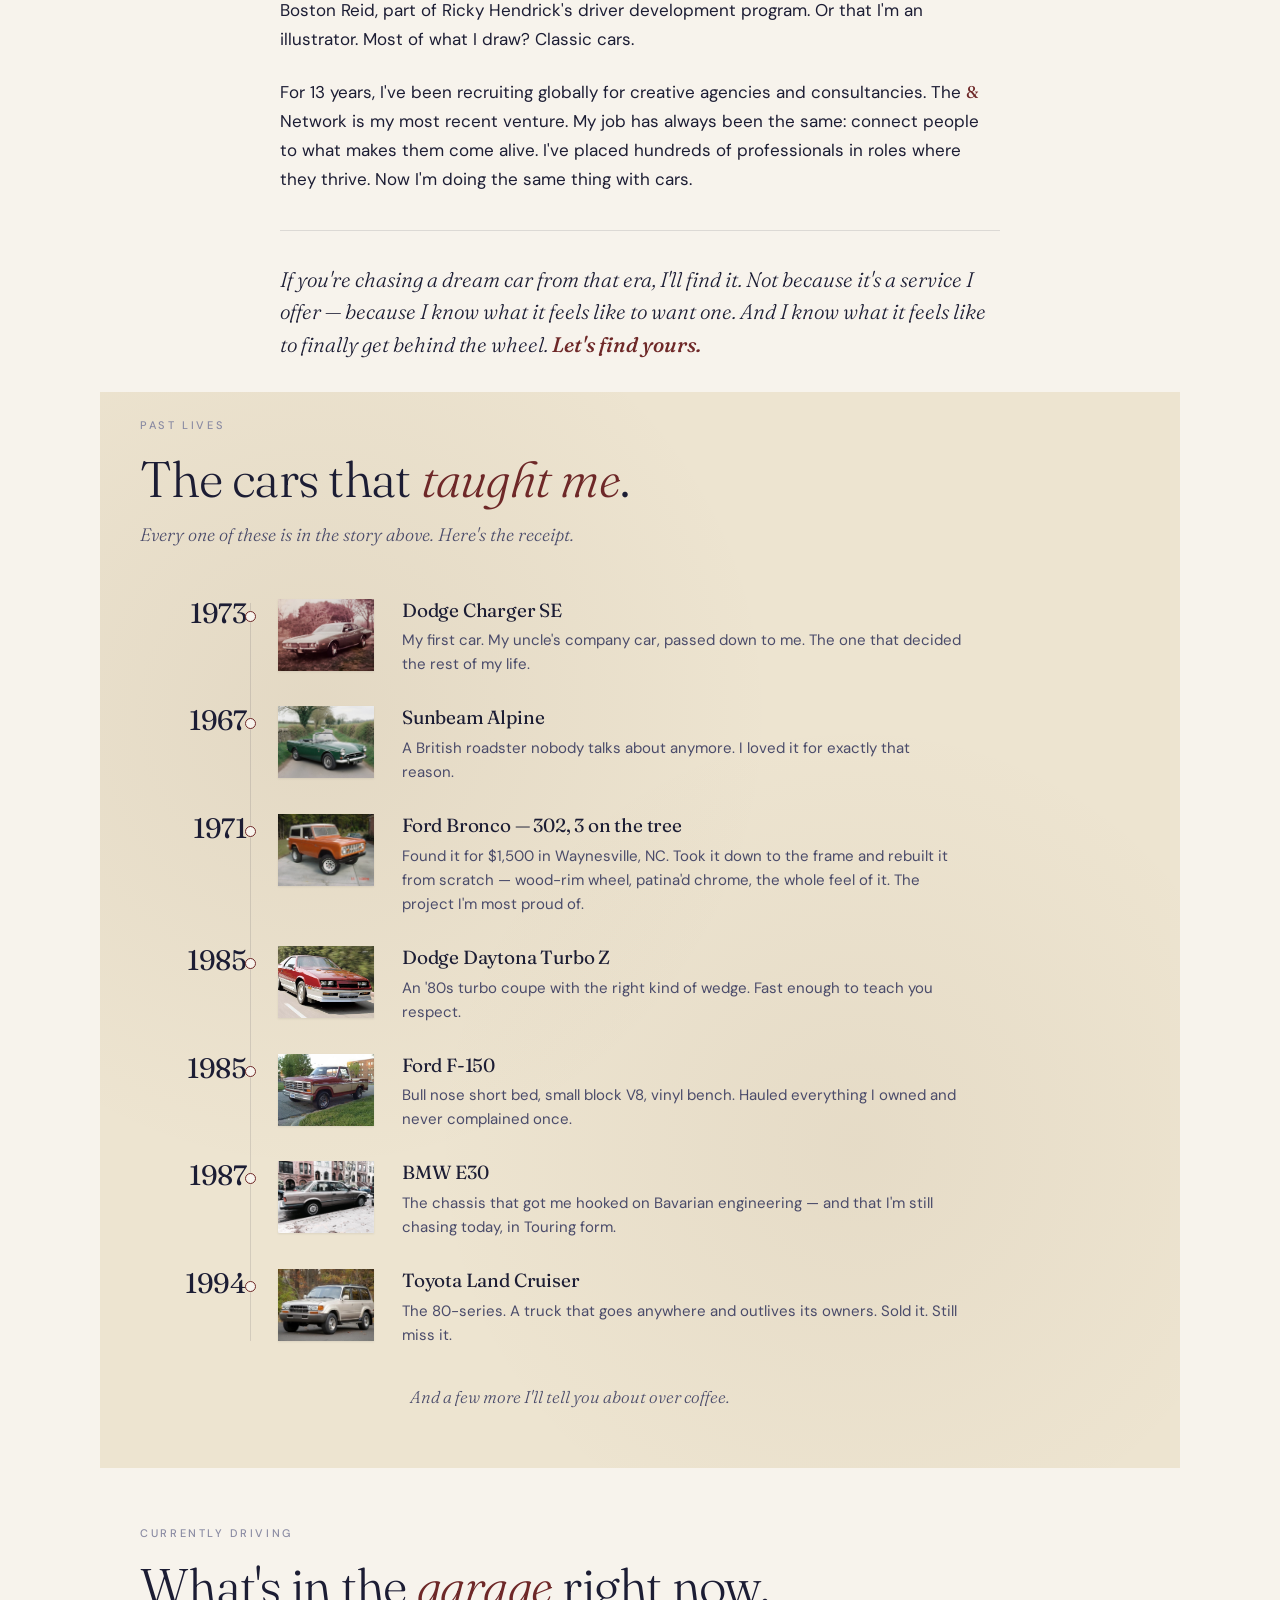
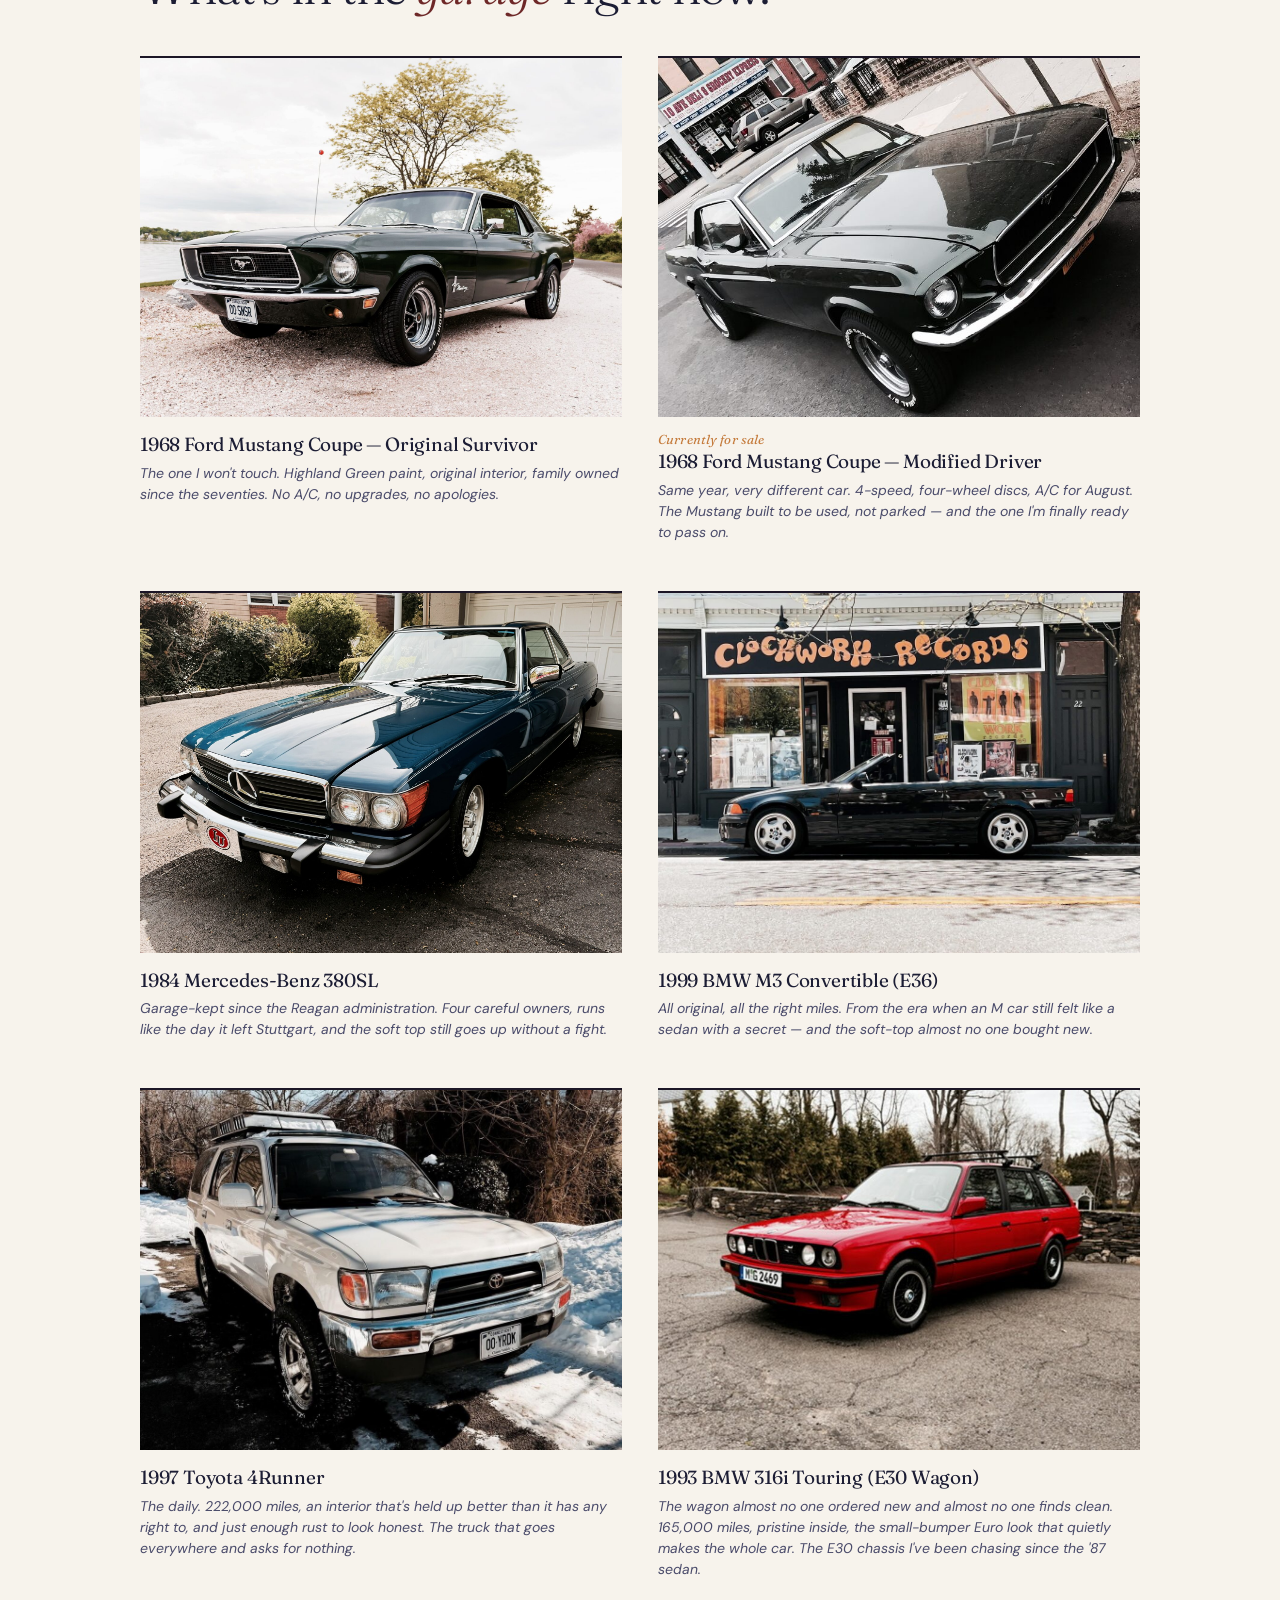
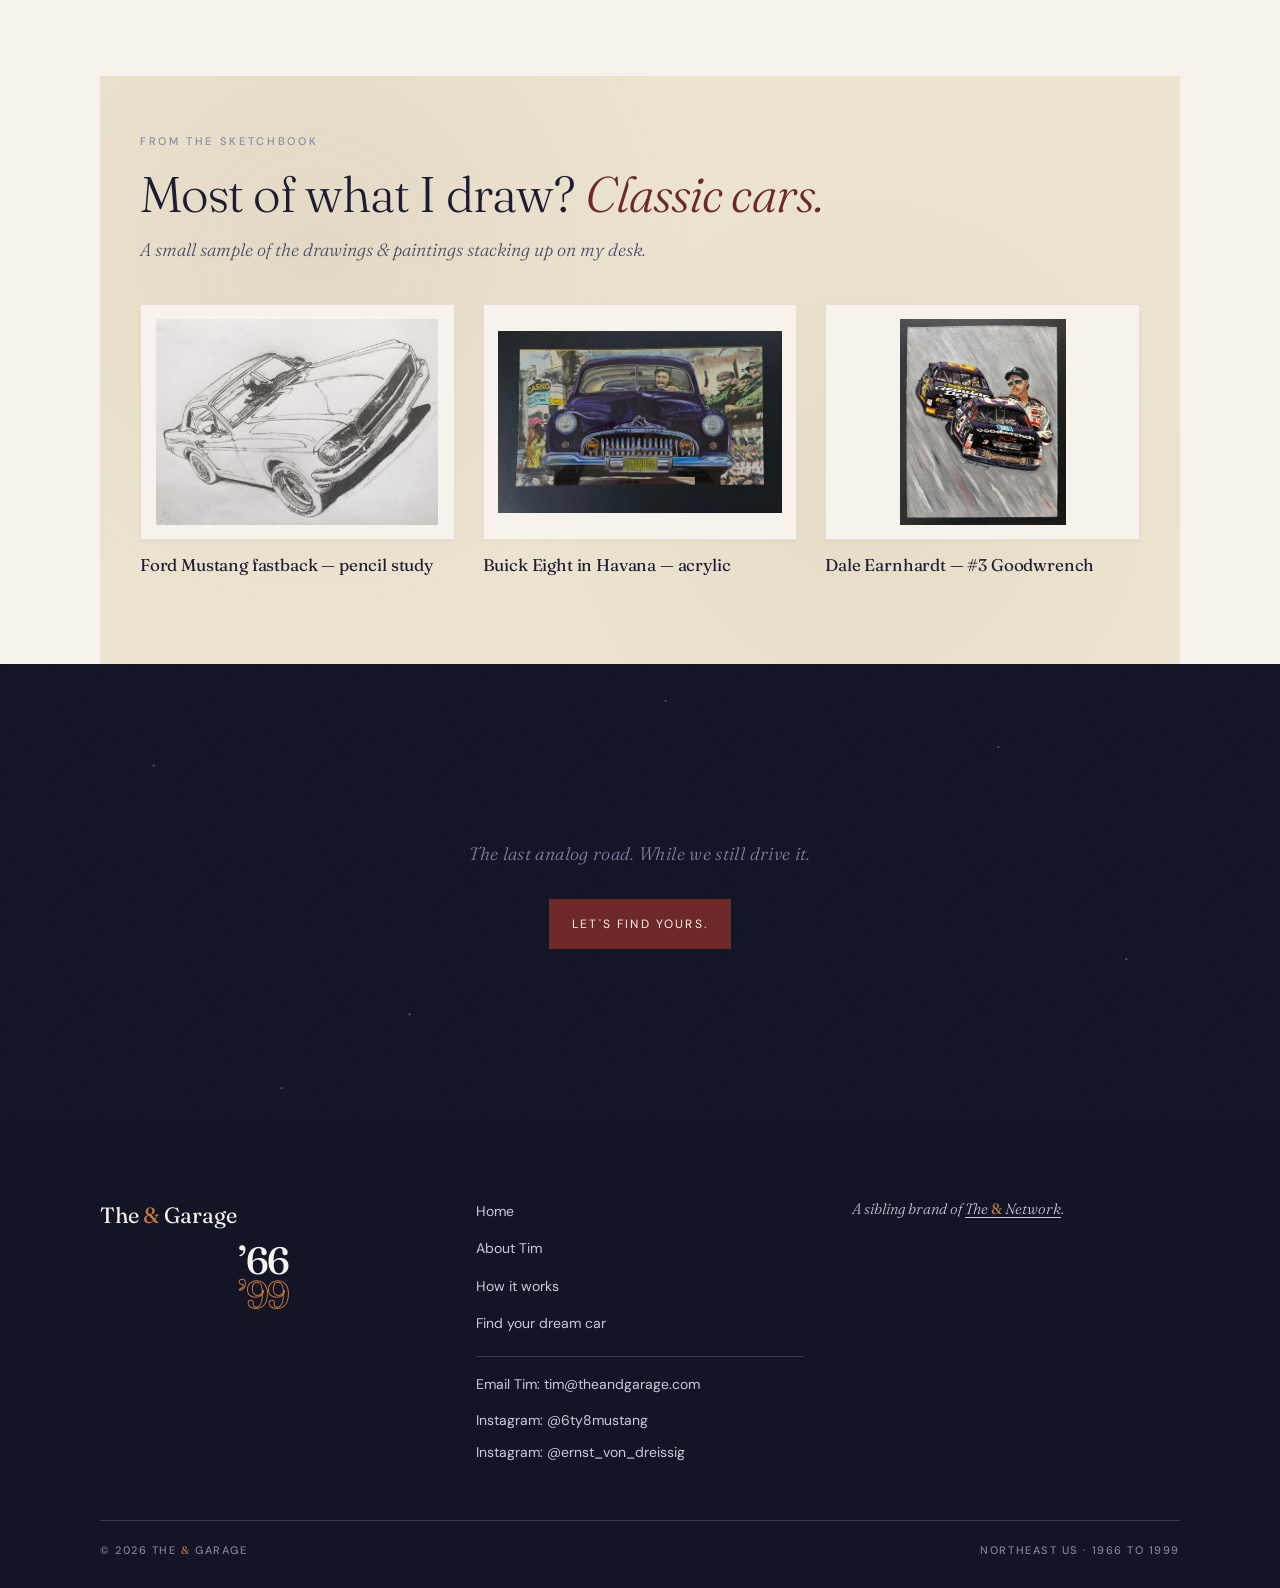
==== commit 5e14b5b6: "Update car description and image details to be more specific Update alt text and car title to accura" ====
--- a/about/index.html
+++ b/about/index.html
@@ -232,9 +232,9 @@
 
         <article class="car-card">
           <div class="car-card-image">
-            <img src="/img/tim/mercedes-380sl-1984.jpg" alt="1984/85 Mercedes-Benz 380SL R107 in deep navy blue with hardtop, parked in a residential driveway" loading="lazy" width="1920" height="1440">
-          </div>
-          <h3 class="car-title">1984/85 Mercedes-Benz 380SL</h3>
+            <img src="/img/tim/mercedes-380sl-1984.jpg" alt="1984 Mercedes-Benz 380SL R107 in deep navy blue with hardtop, parked in a residential driveway" loading="lazy" width="1920" height="1440">
+          </div>
+          <h3 class="car-title">1984 Mercedes-Benz 380SL</h3>
           <p class="car-caption">Garage-kept since the Reagan administration. Four careful owners, runs like the day it left Stuttgart, and the soft top still goes up without a fight.</p>
         </article>
 
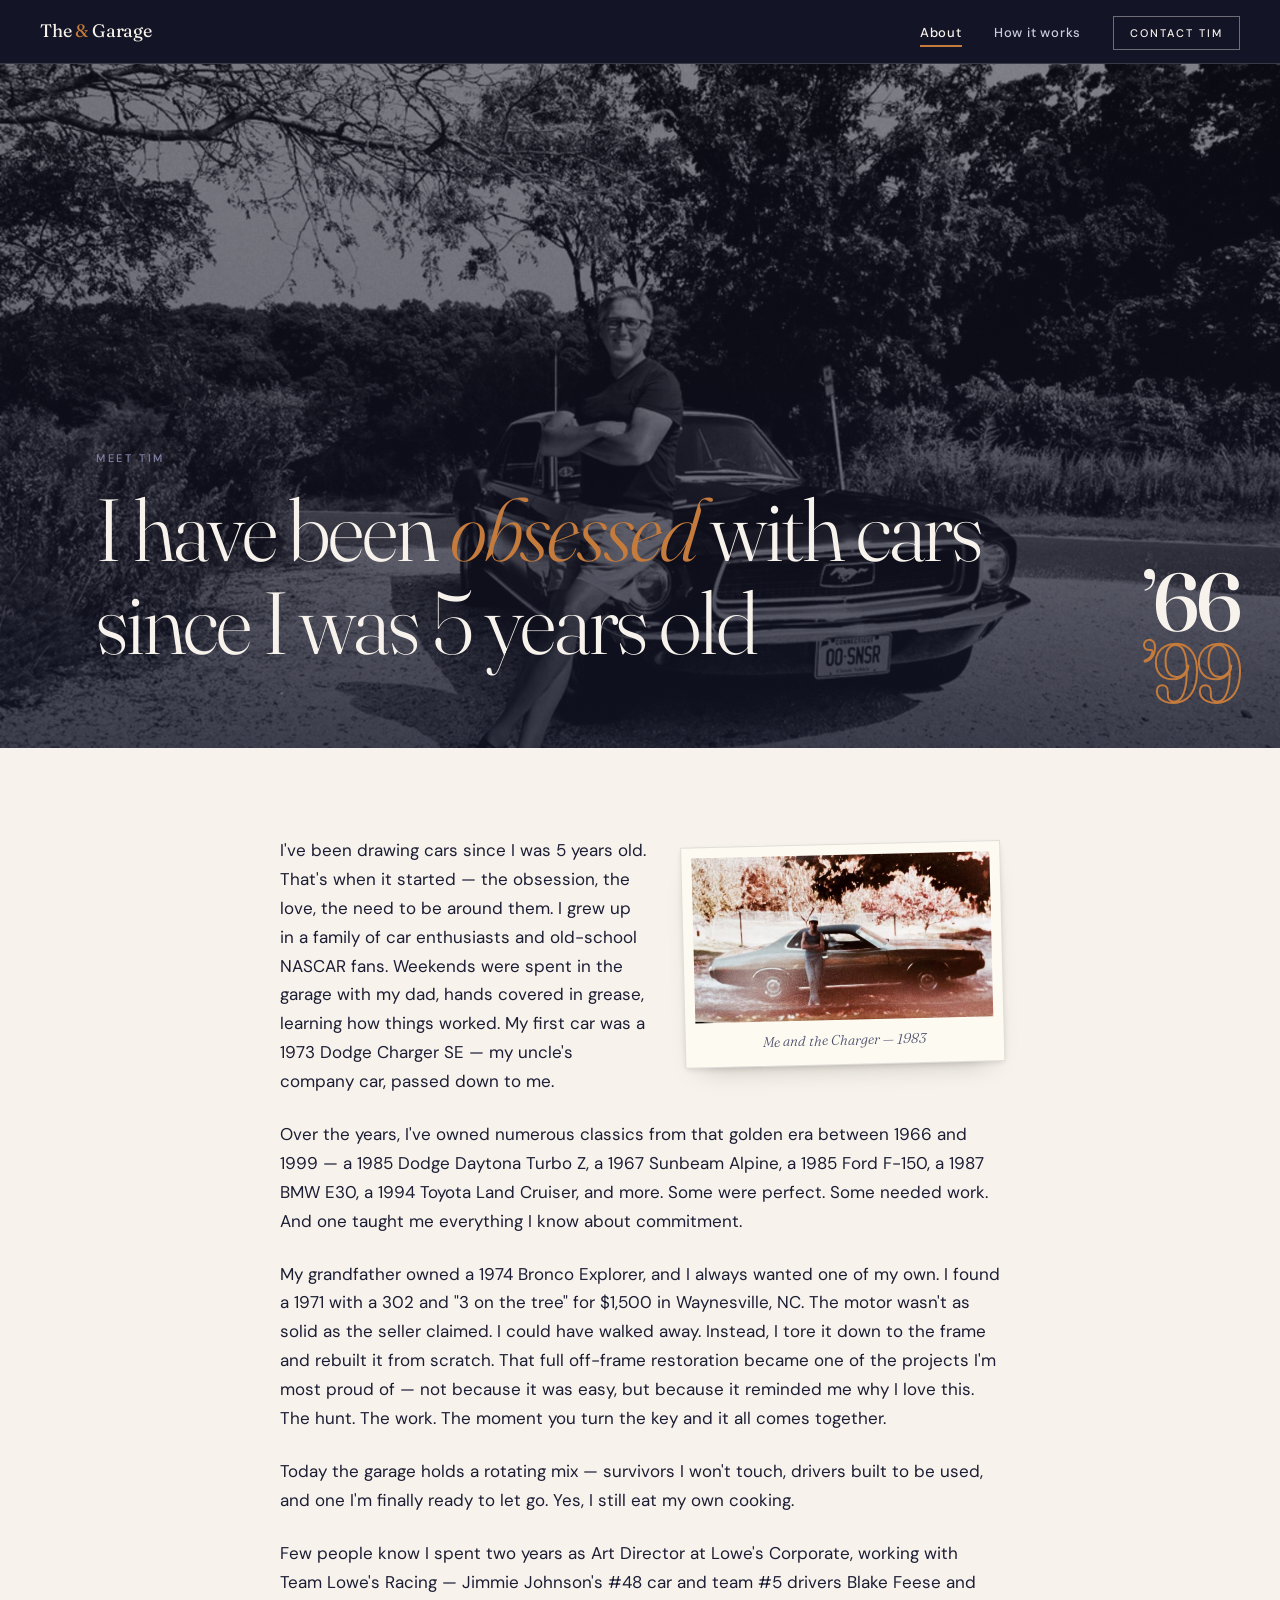
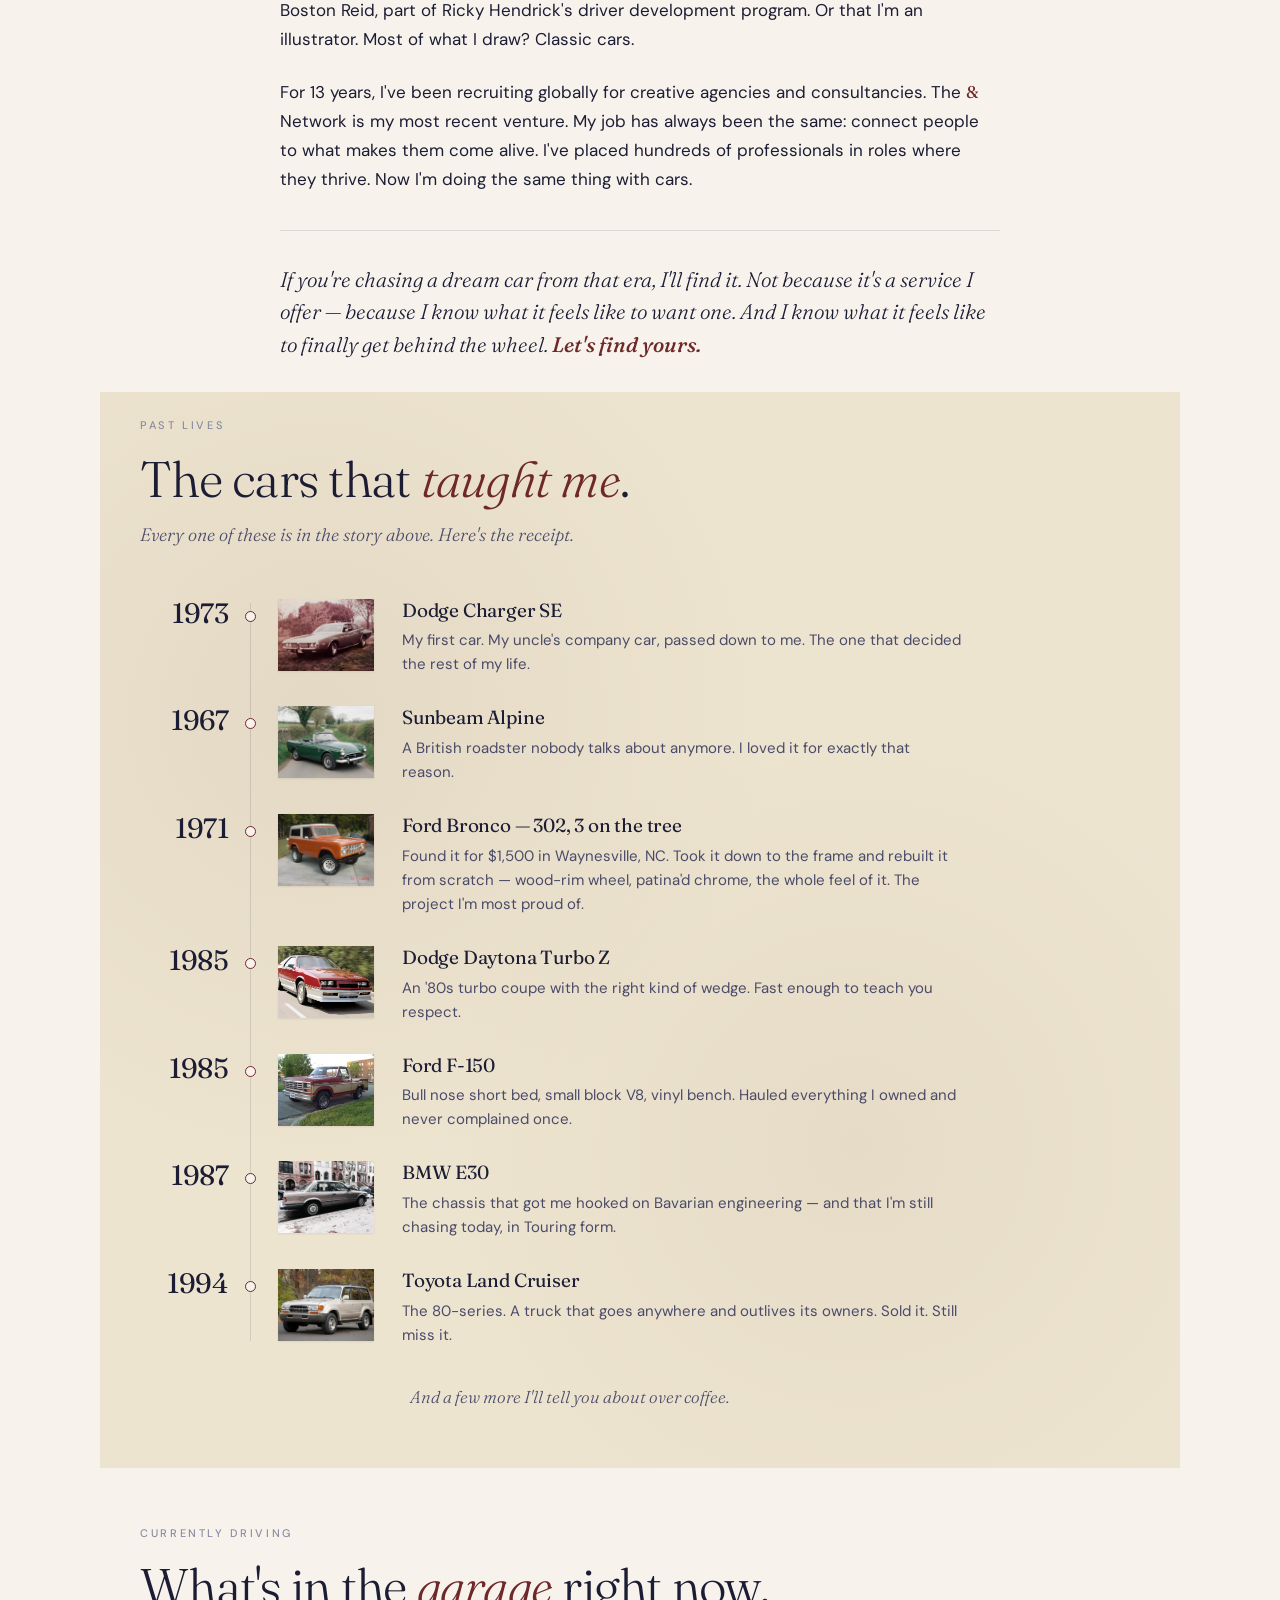
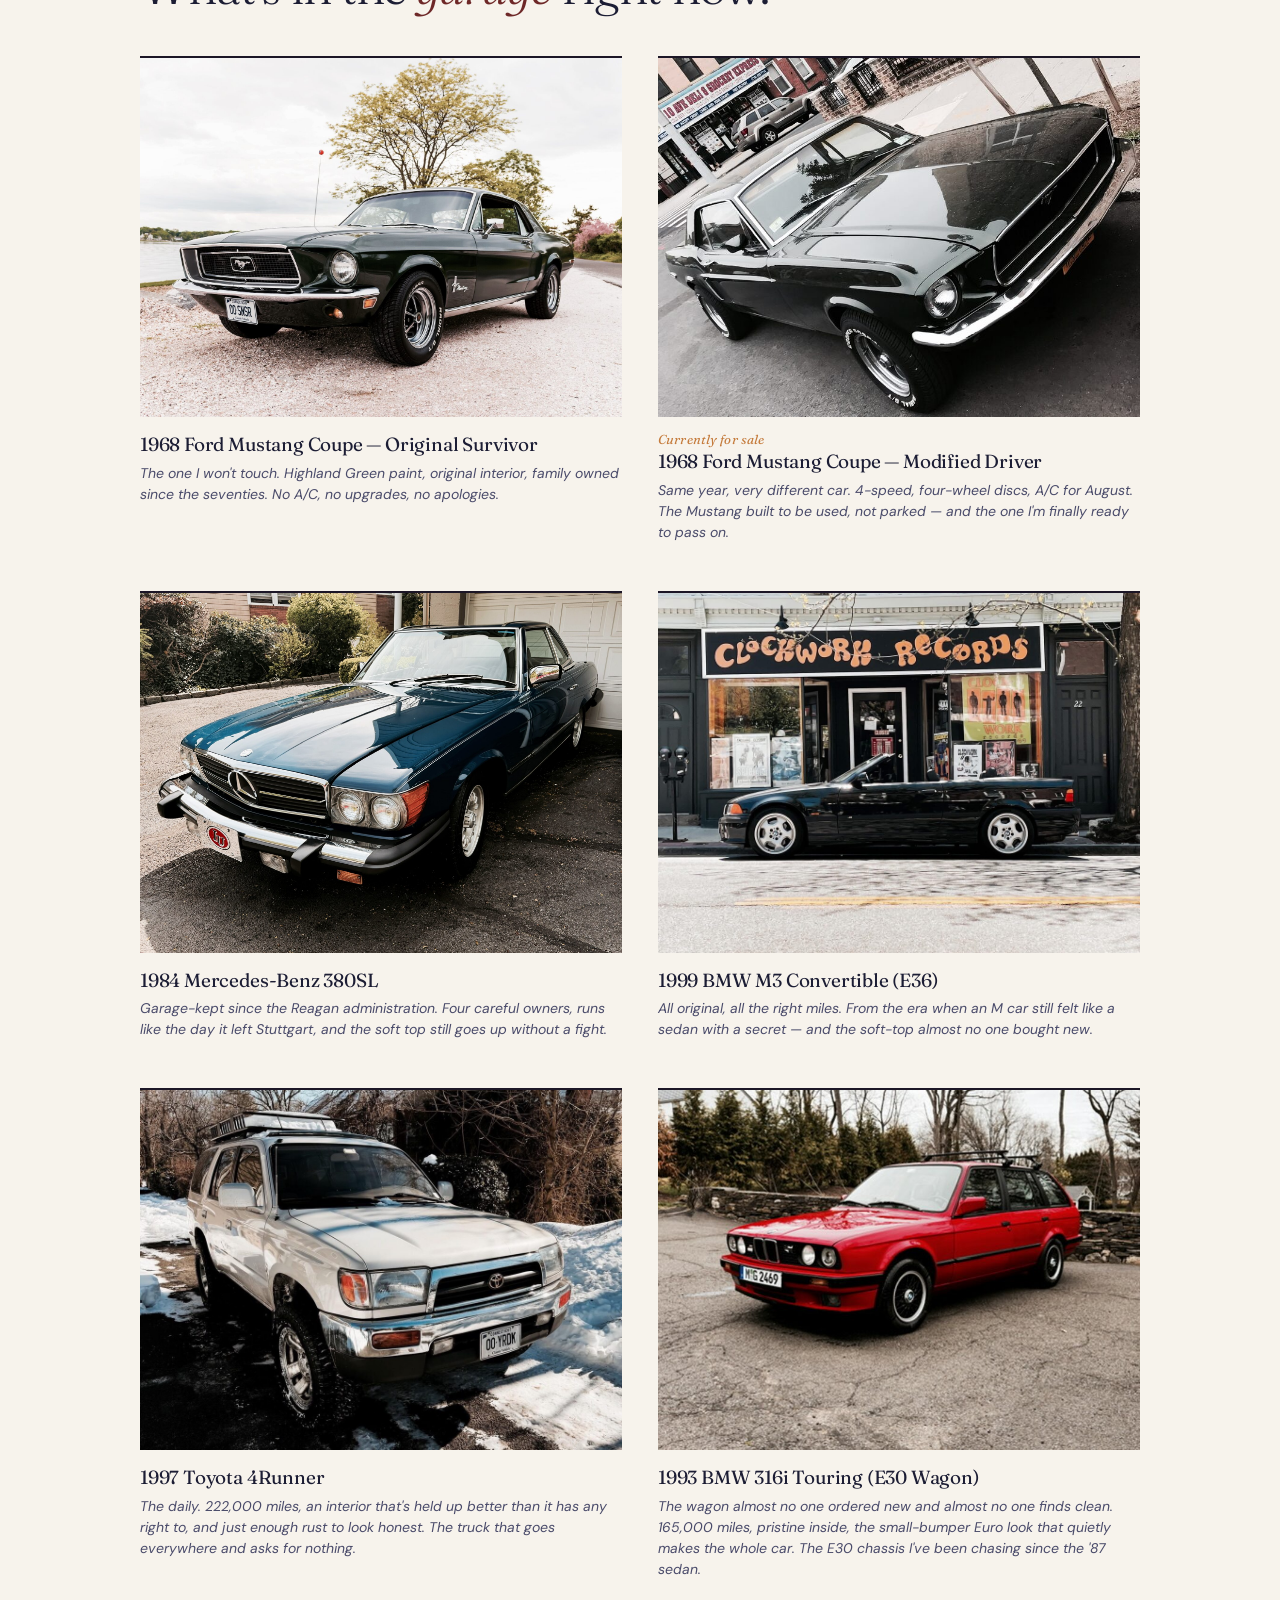
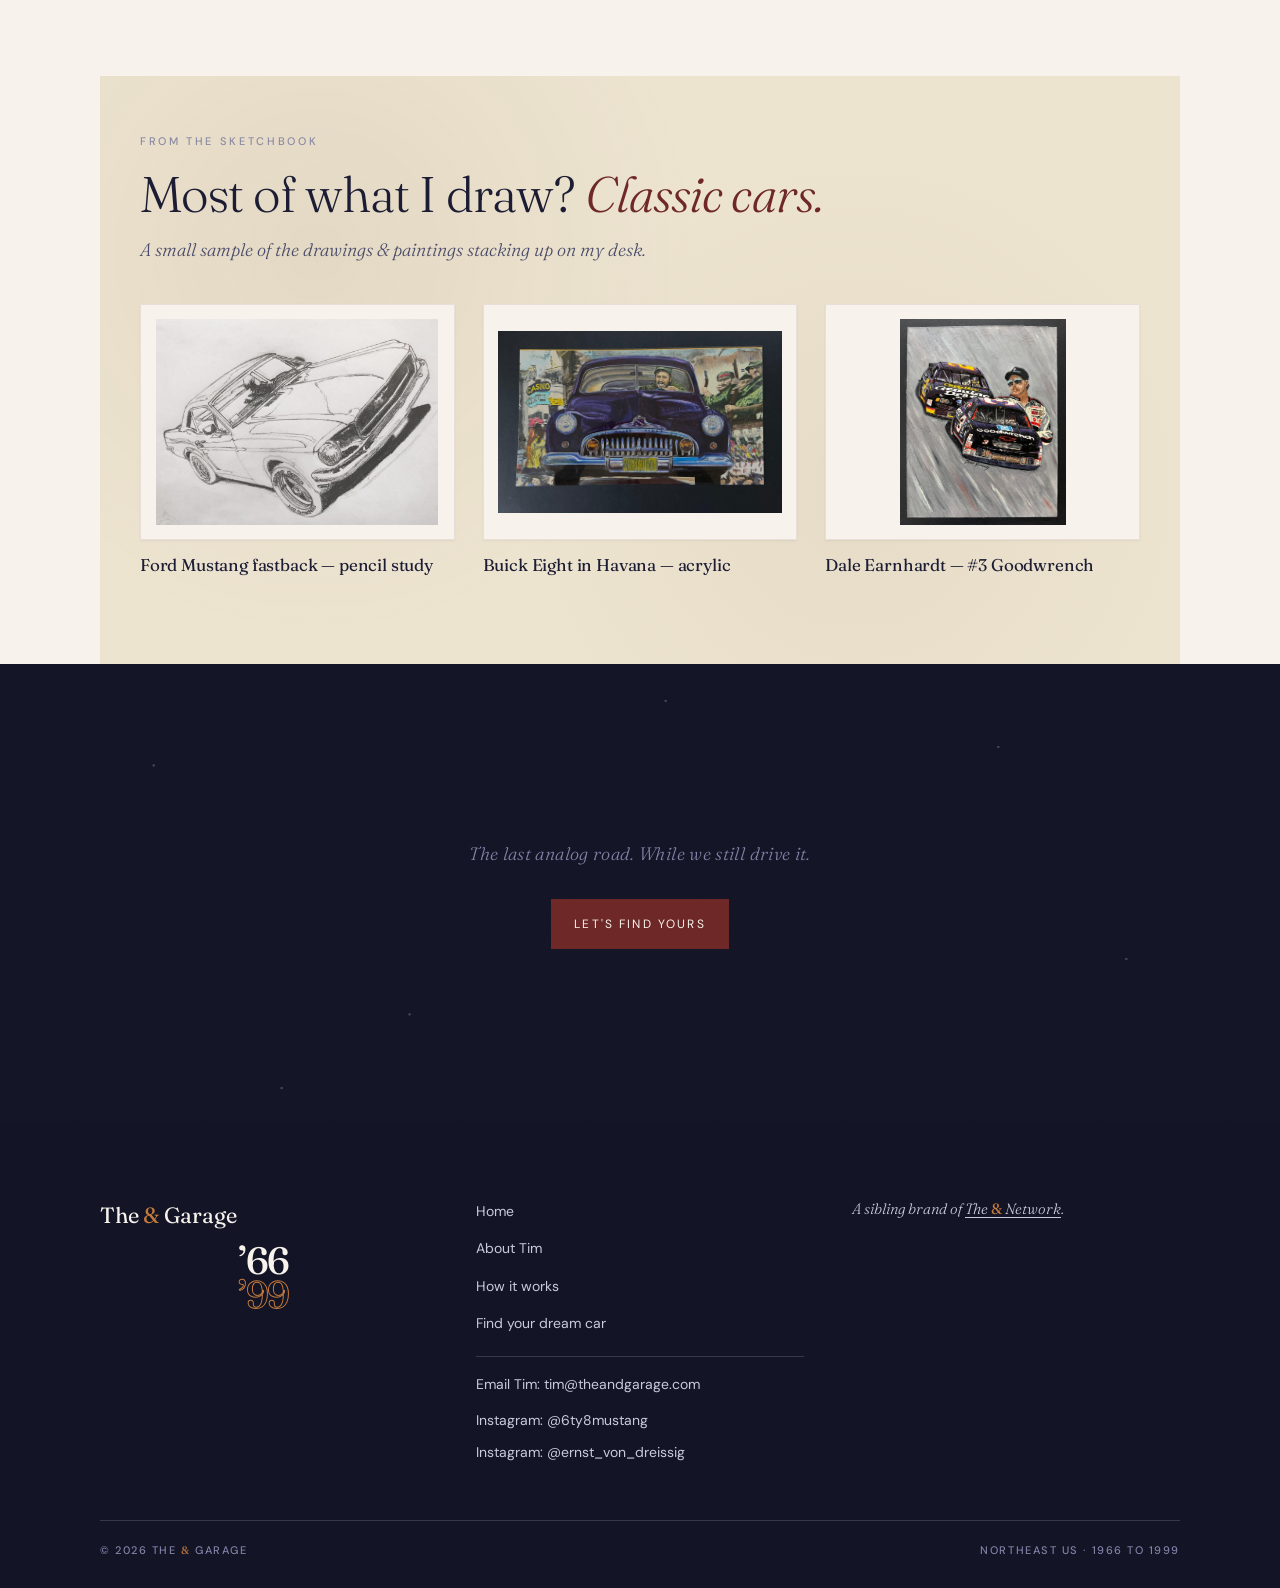
==== commit 96fecf5f: "Remove trailing period from button text on about page Removed a trailing period from a button's text" ====
--- a/about/index.html
+++ b/about/index.html
@@ -316,7 +316,7 @@
       <div class="constellation"></div>
       <div class="final-cta-inner">
         <p class="final-cta-quiet"><em>The last analog road. While we still drive it.</em></p>
-        <a class="btn on-dark solid" href="/contact/">Let's find yours.</a>
+        <a class="btn on-dark solid" href="/contact/">Let's find yours</a>
       </div>
     </section>
 
--- a/css/components.css
+++ b/css/components.css
@@ -1077,7 +1077,7 @@
   letter-spacing: -0.02em;
   color: var(--text);
   text-align: right;
-  padding-right: 4px;
+  padding-right: 22px;
   align-self: start;
   padding-top: 2px;
 }
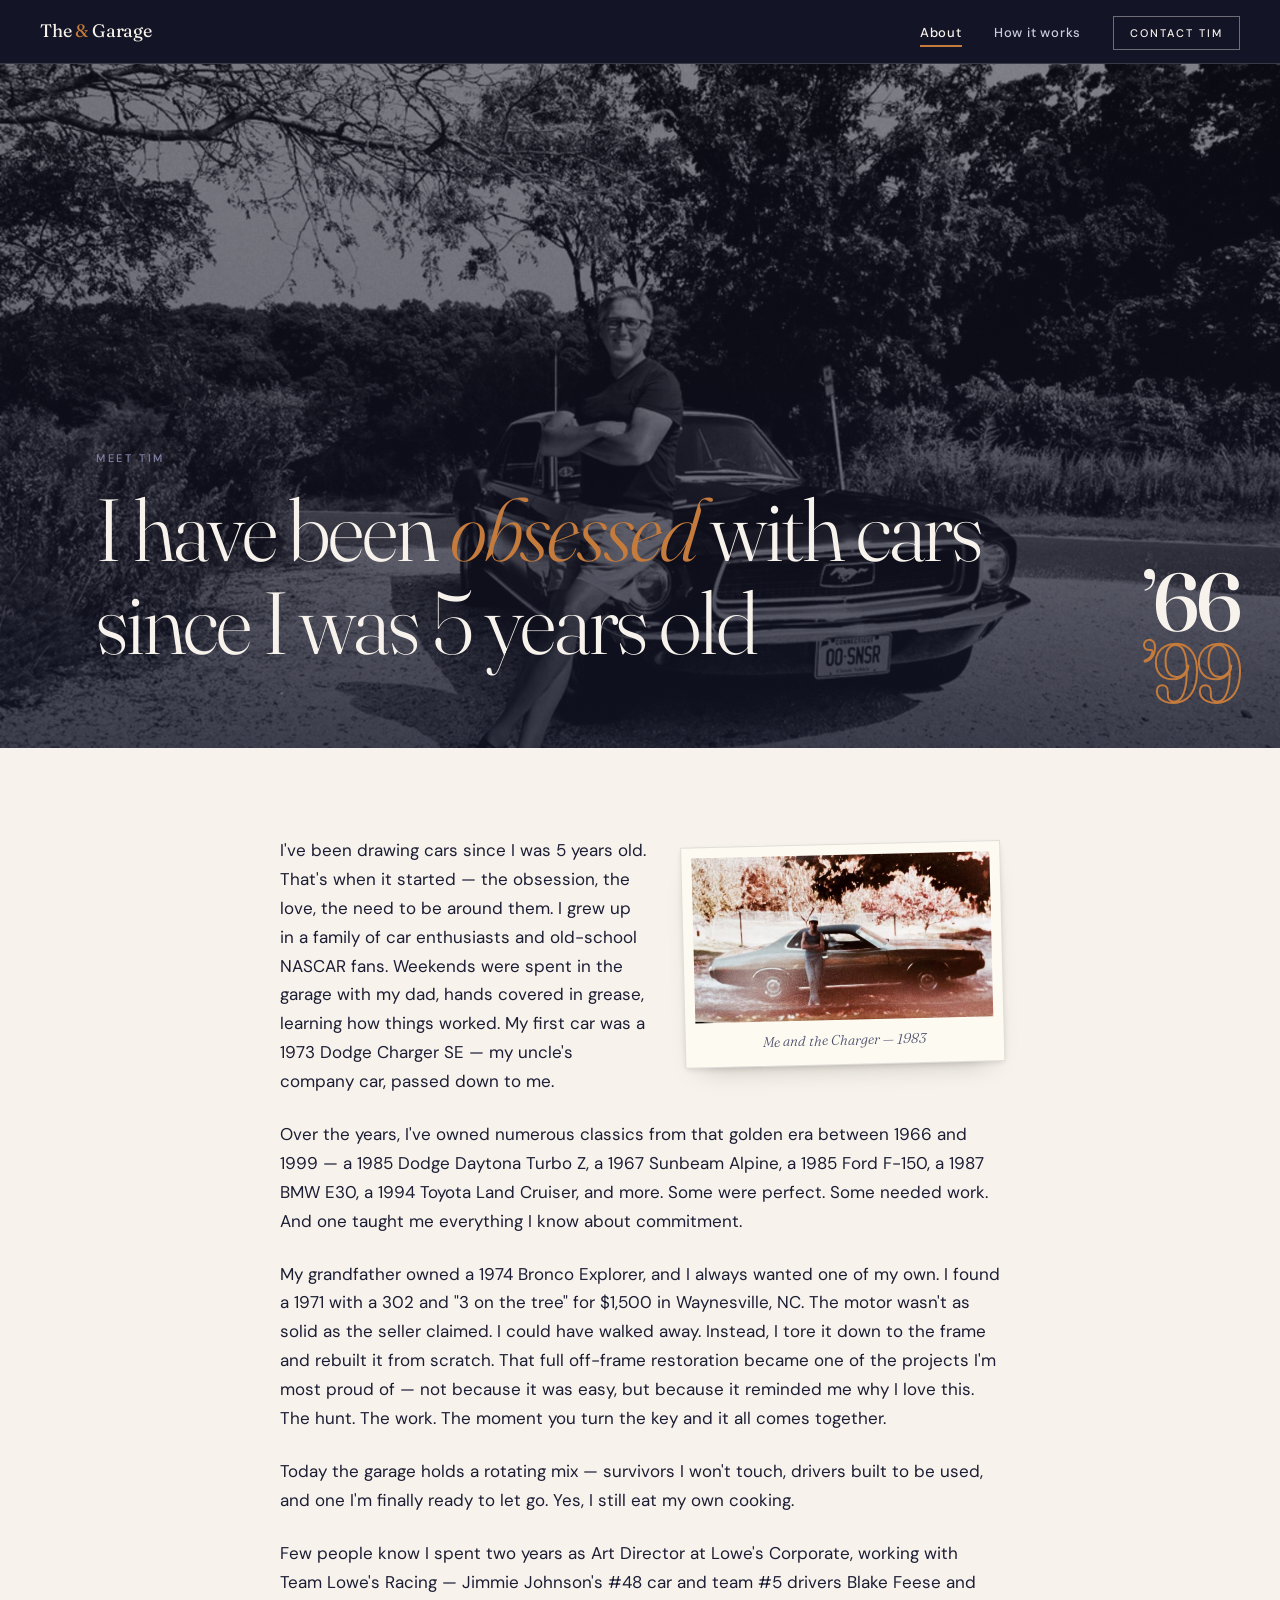
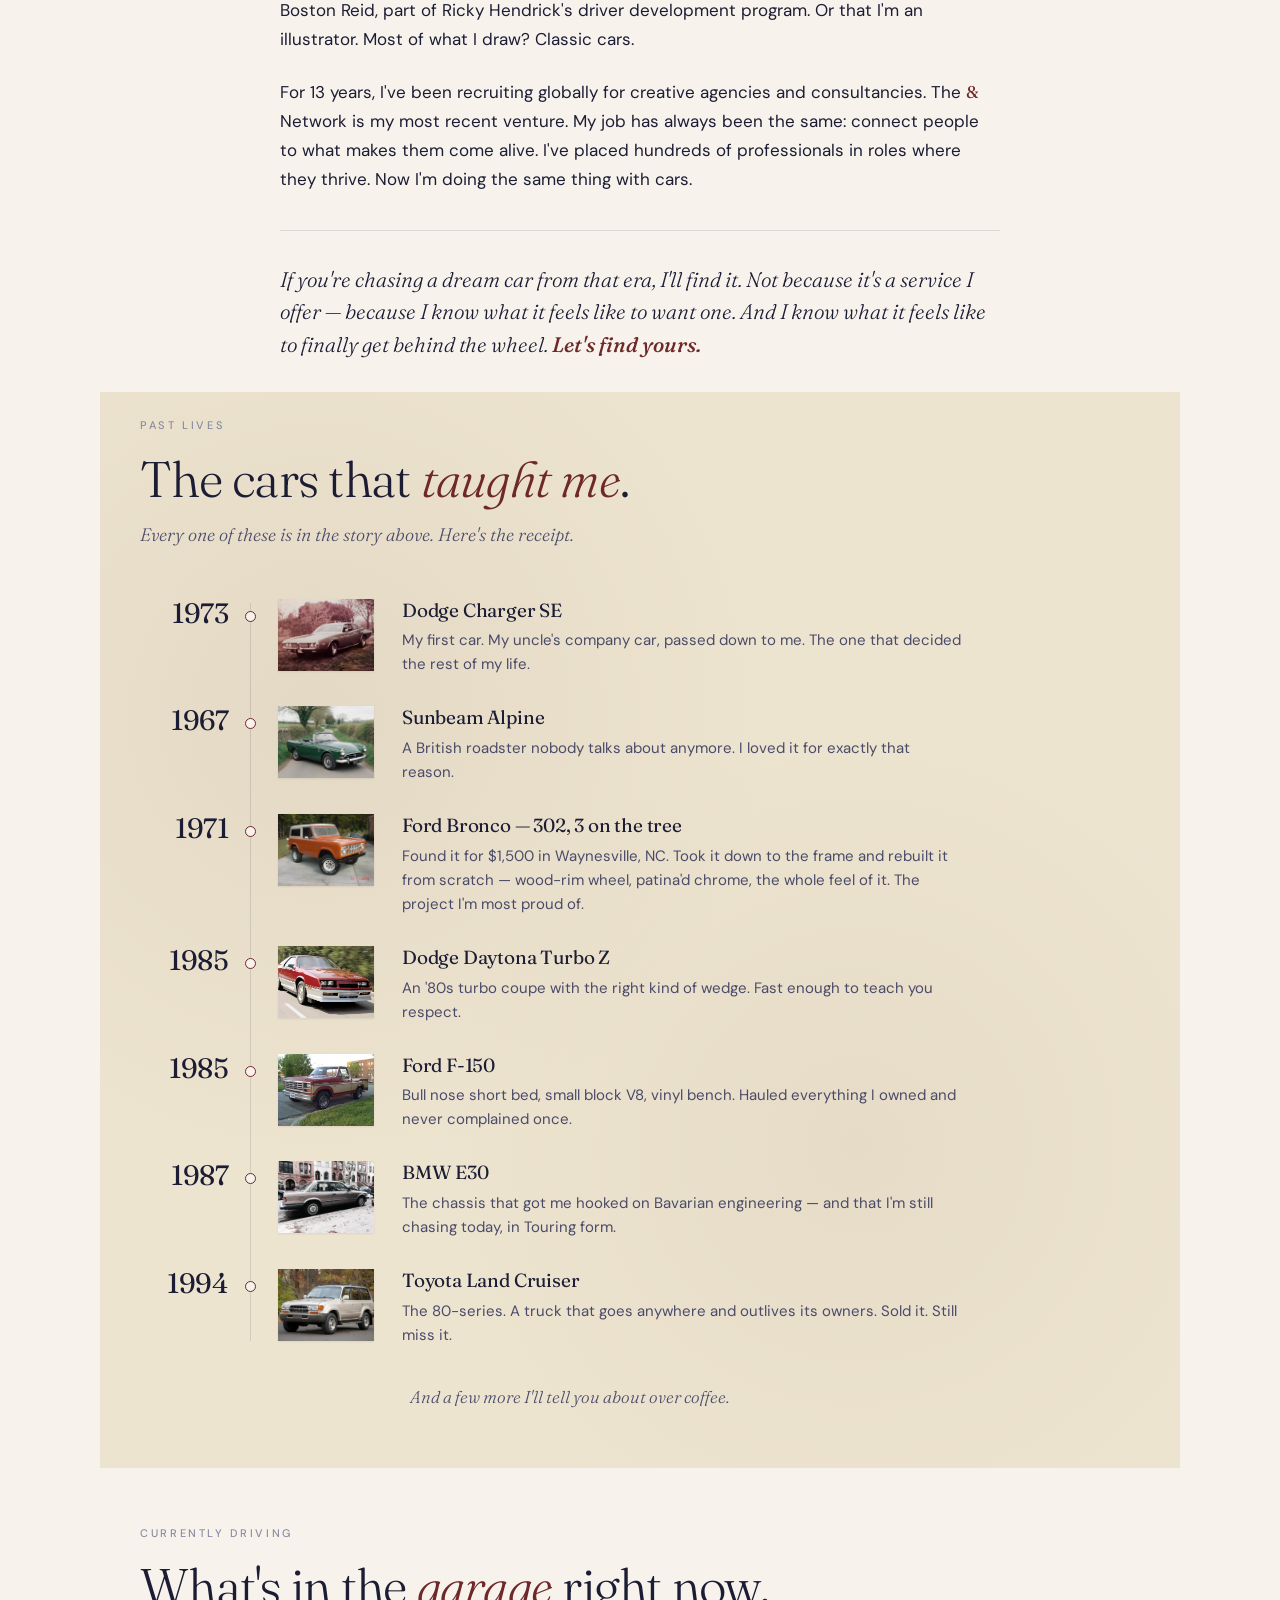
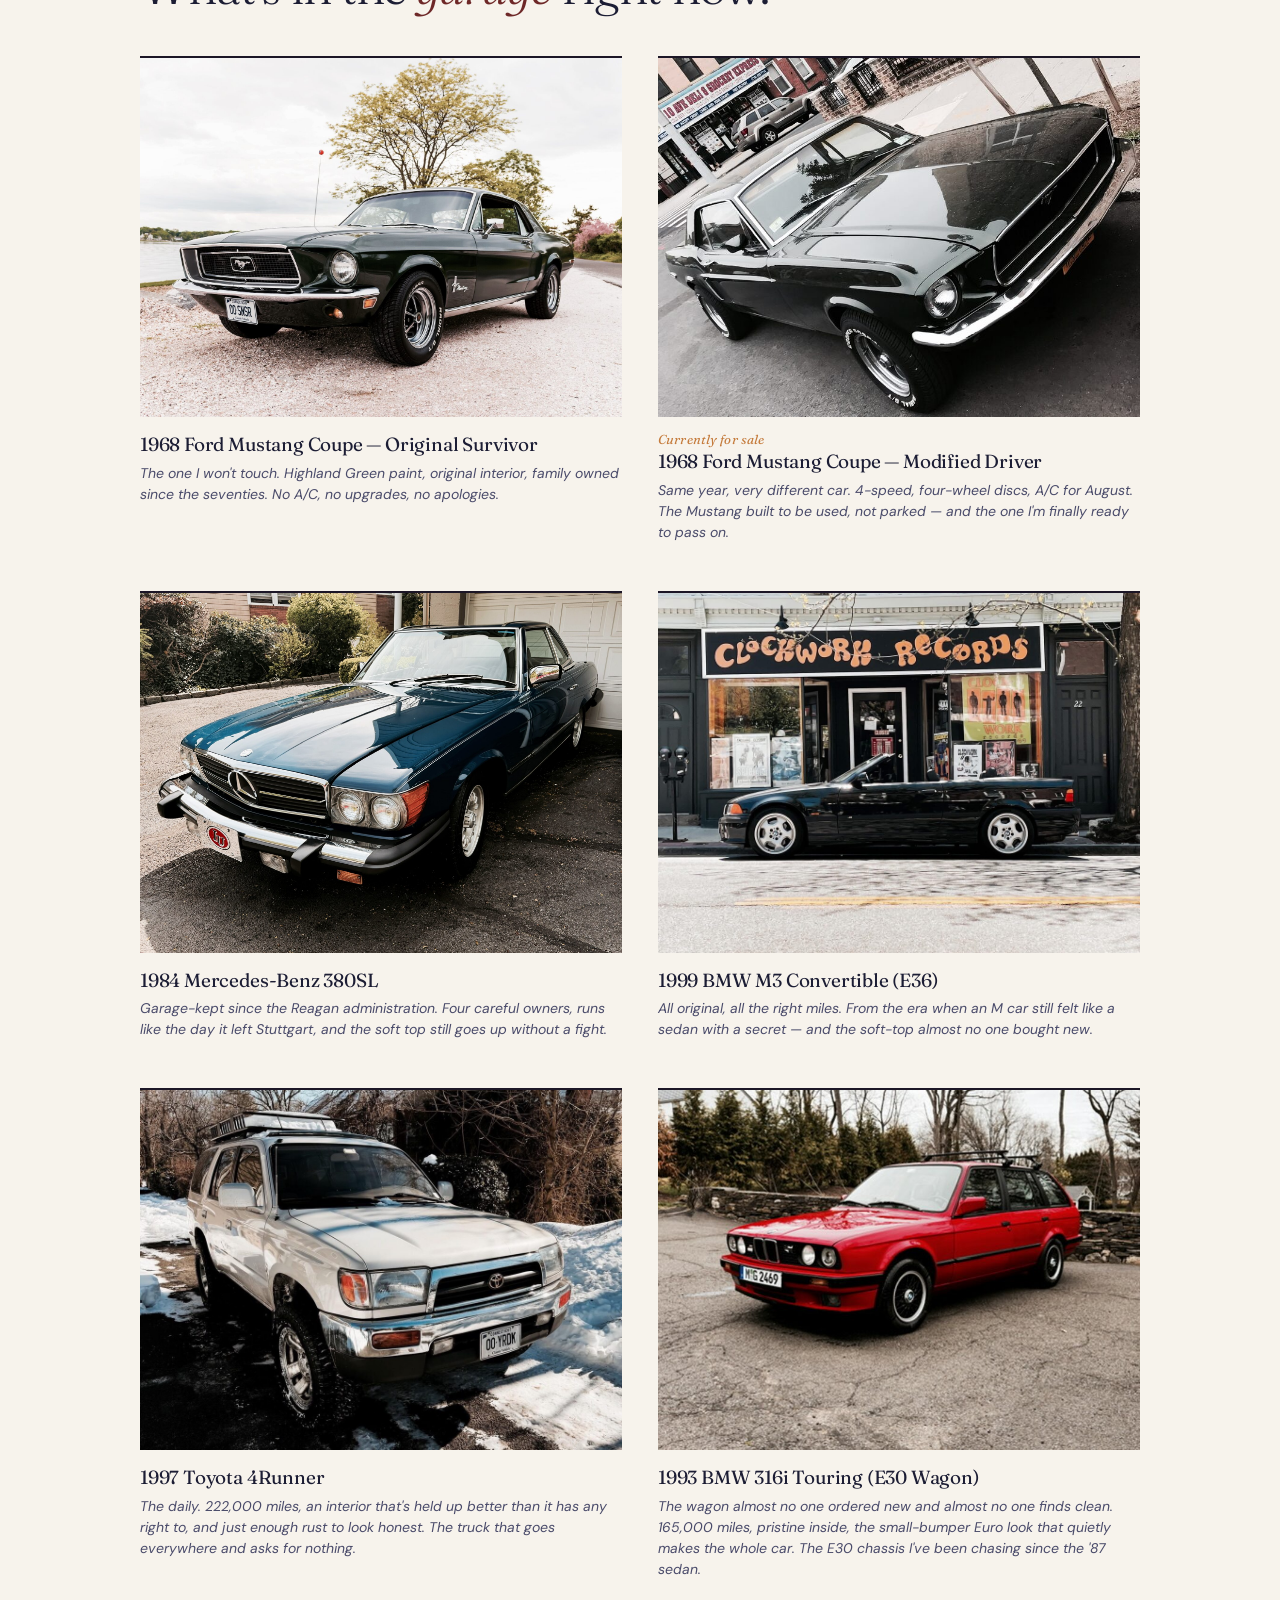
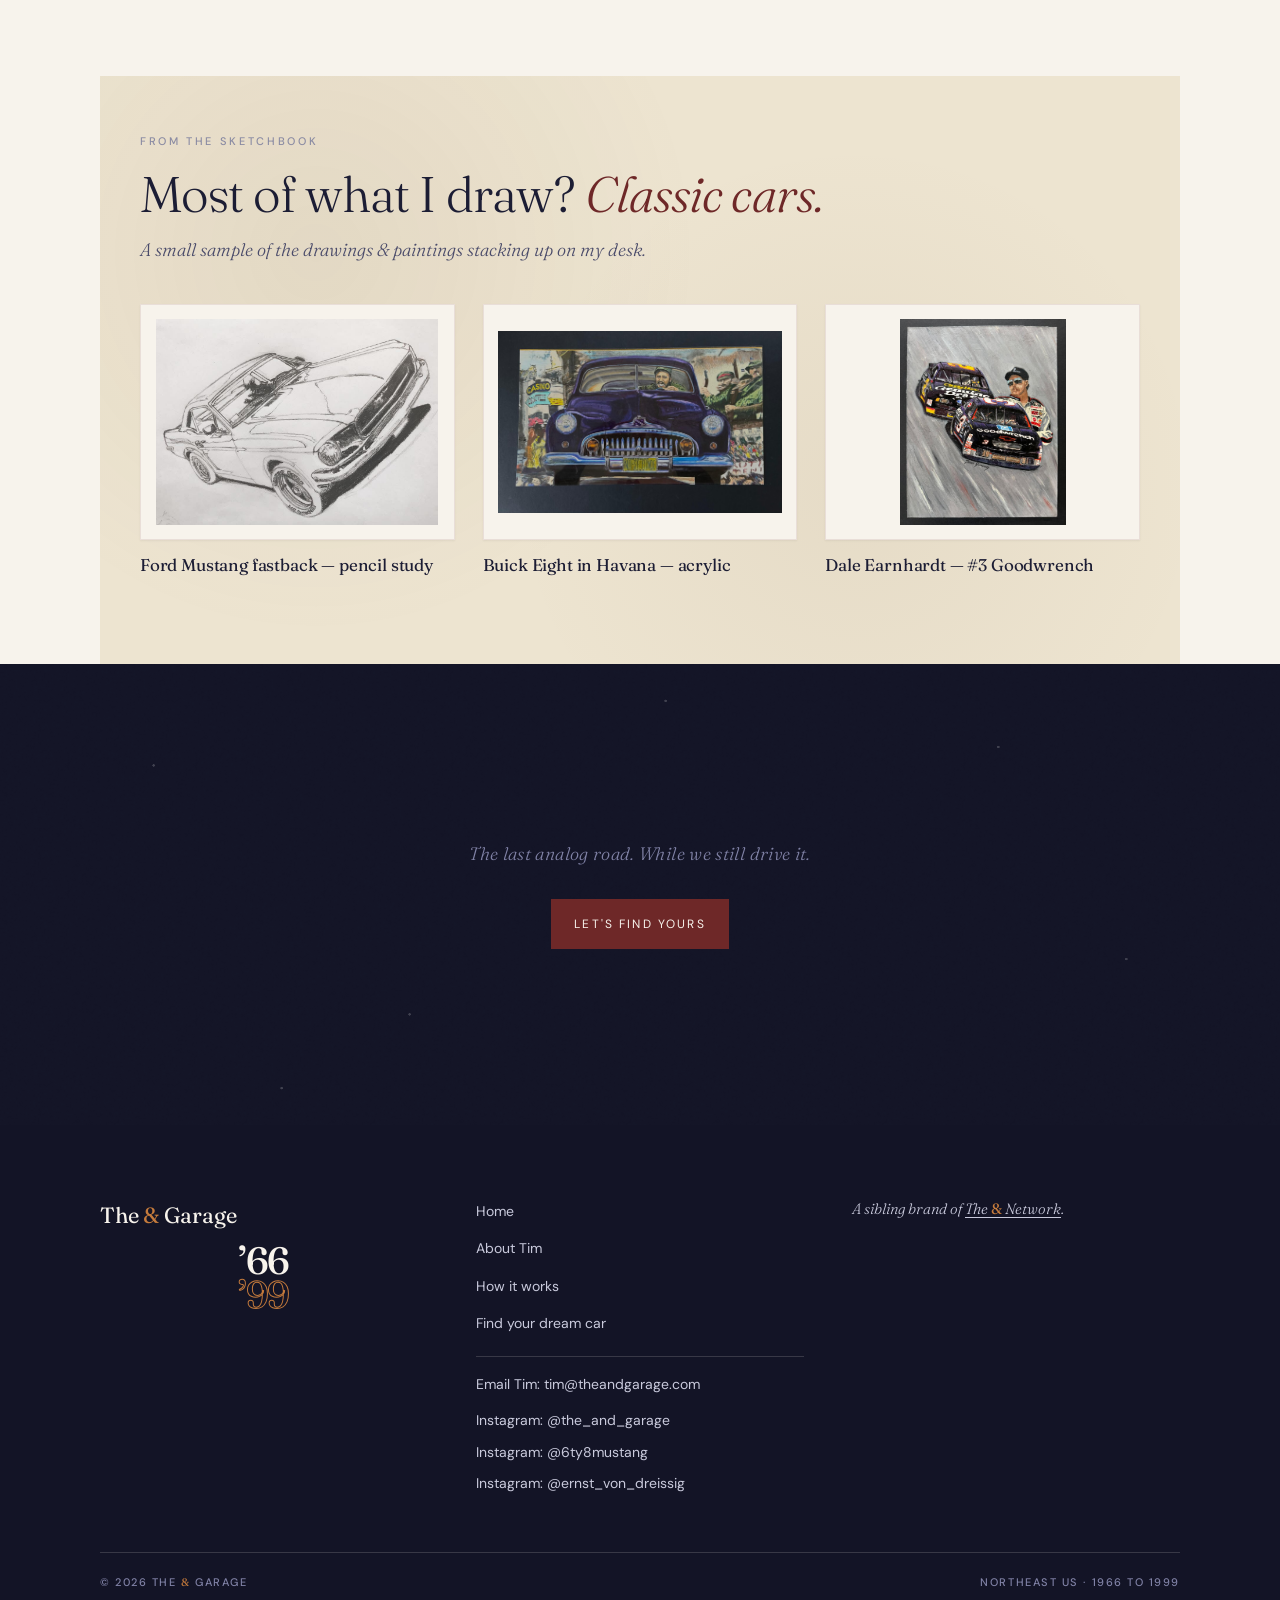
==== commit 2c635a69: "Add business Instagram promotion to footer and car listings Adds the business Instagram handle "@the" ====
--- a/about/index.html
+++ b/about/index.html
@@ -348,6 +348,7 @@
           <li><a href="/contact/">Find your dream car</a></li>
         </ul>
         <a class="footer-email" href="mailto:tim@theandgarage.com">Email Tim: tim@theandgarage.com</a>
+        <a class="footer-social" href="https://instagram.com/the_and_garage" target="_blank" rel="noopener me">Instagram: @the_and_garage</a>
         <a class="footer-social" href="https://instagram.com/6ty8mustang" target="_blank" rel="noopener me">Instagram: @6ty8mustang</a>
         <a class="footer-social" href="https://instagram.com/ernst_von_dreissig" target="_blank" rel="noopener me">Instagram: @ernst_von_dreissig</a>
       </div>
--- a/css/components.css
+++ b/css/components.css
@@ -3010,6 +3010,31 @@
   .inventory-card .car-title { font-size: 24px; }
 }
 
+.inventory-follow {
+  max-width: 820px;
+  margin: 56px auto 0;
+  padding-top: 28px;
+  border-top: 1px solid var(--rule);
+  text-align: center;
+  font-family: 'DM Sans', sans-serif;
+  font-size: 15px;
+  color: var(--text-soft);
+}
+
+.inventory-follow a {
+  color: var(--oxblood);
+  text-decoration: none;
+  border-bottom: 1px solid var(--oxblood);
+  padding-bottom: 2px;
+  transition: color 0.18s ease, border-color 0.18s ease;
+}
+
+.inventory-follow a:hover,
+.inventory-follow a:focus-visible {
+  color: var(--warm);
+  border-bottom-color: var(--warm);
+}
+
 /* ─── Carousel ────────────────────────────────────────────── */
 /* Used inside .inventory-card. Without JS the track is still
    horizontally scrollable; JS adds arrow + dot controls. */
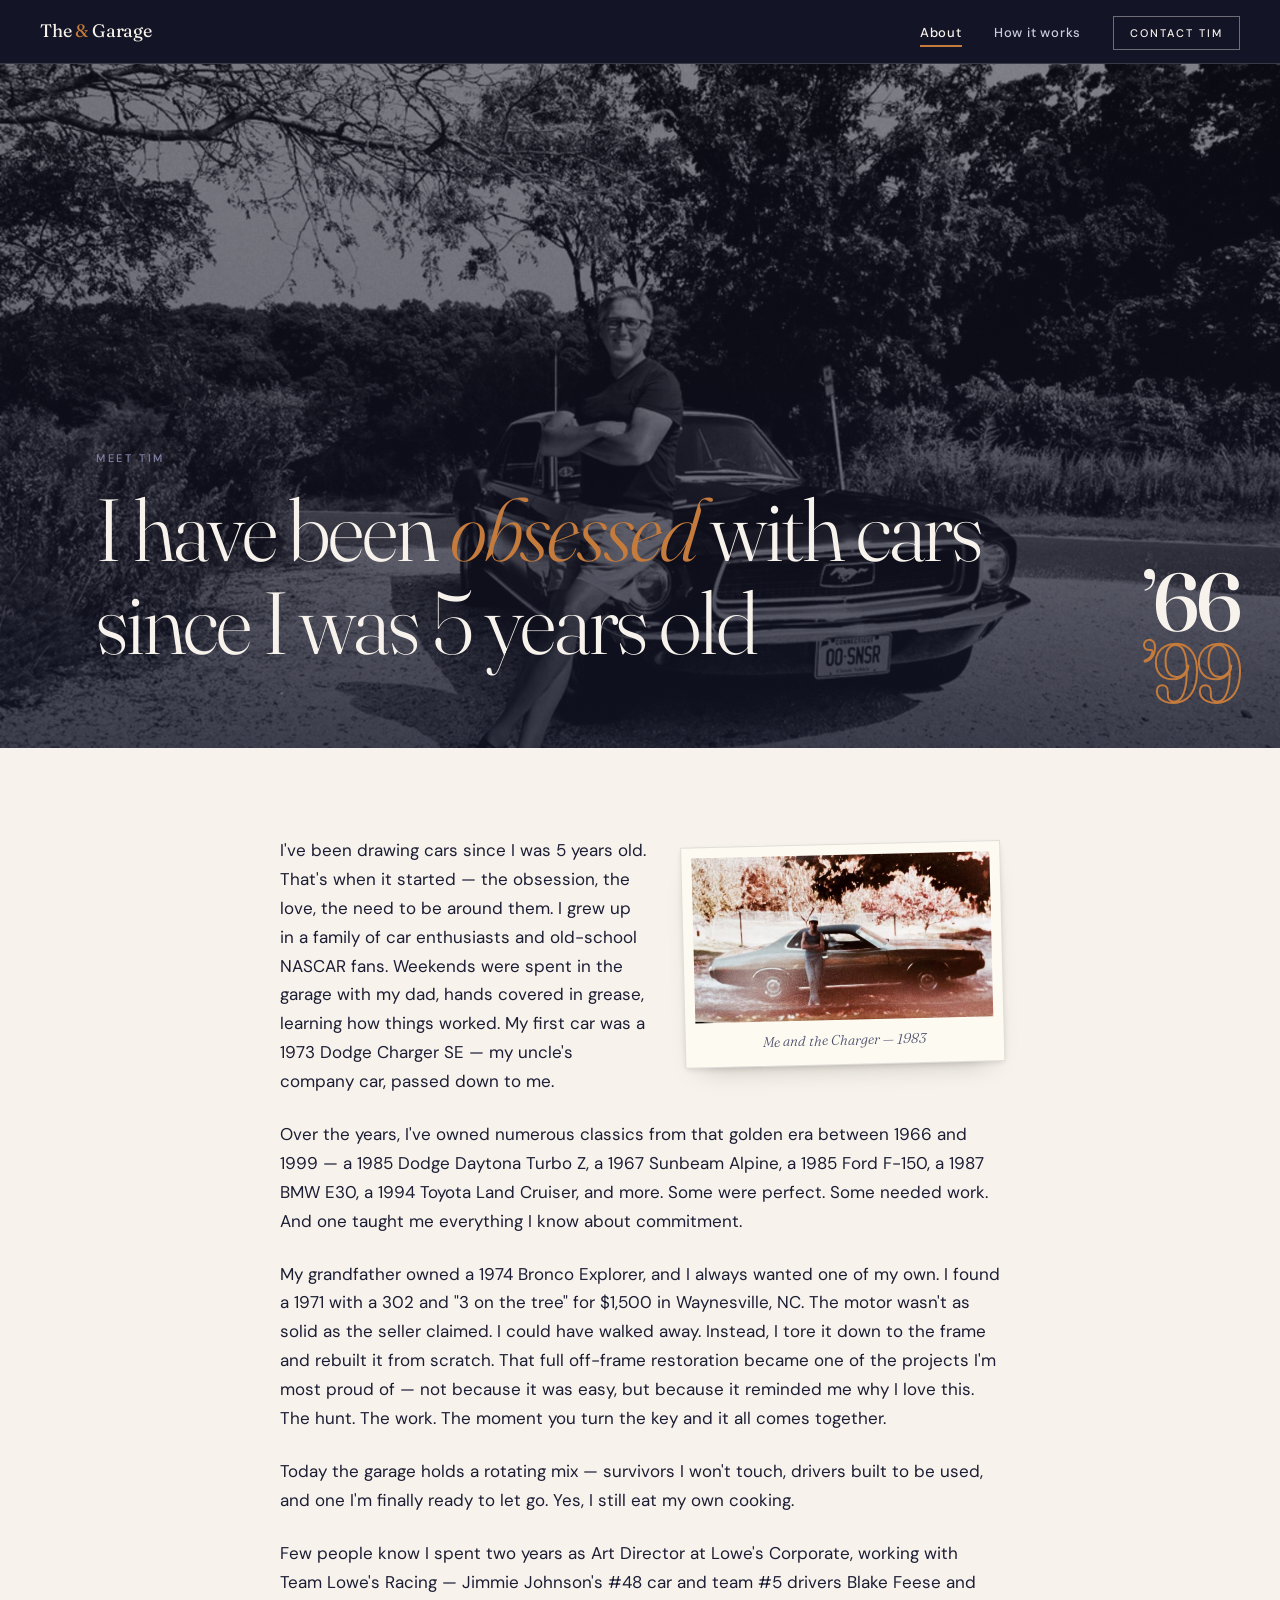
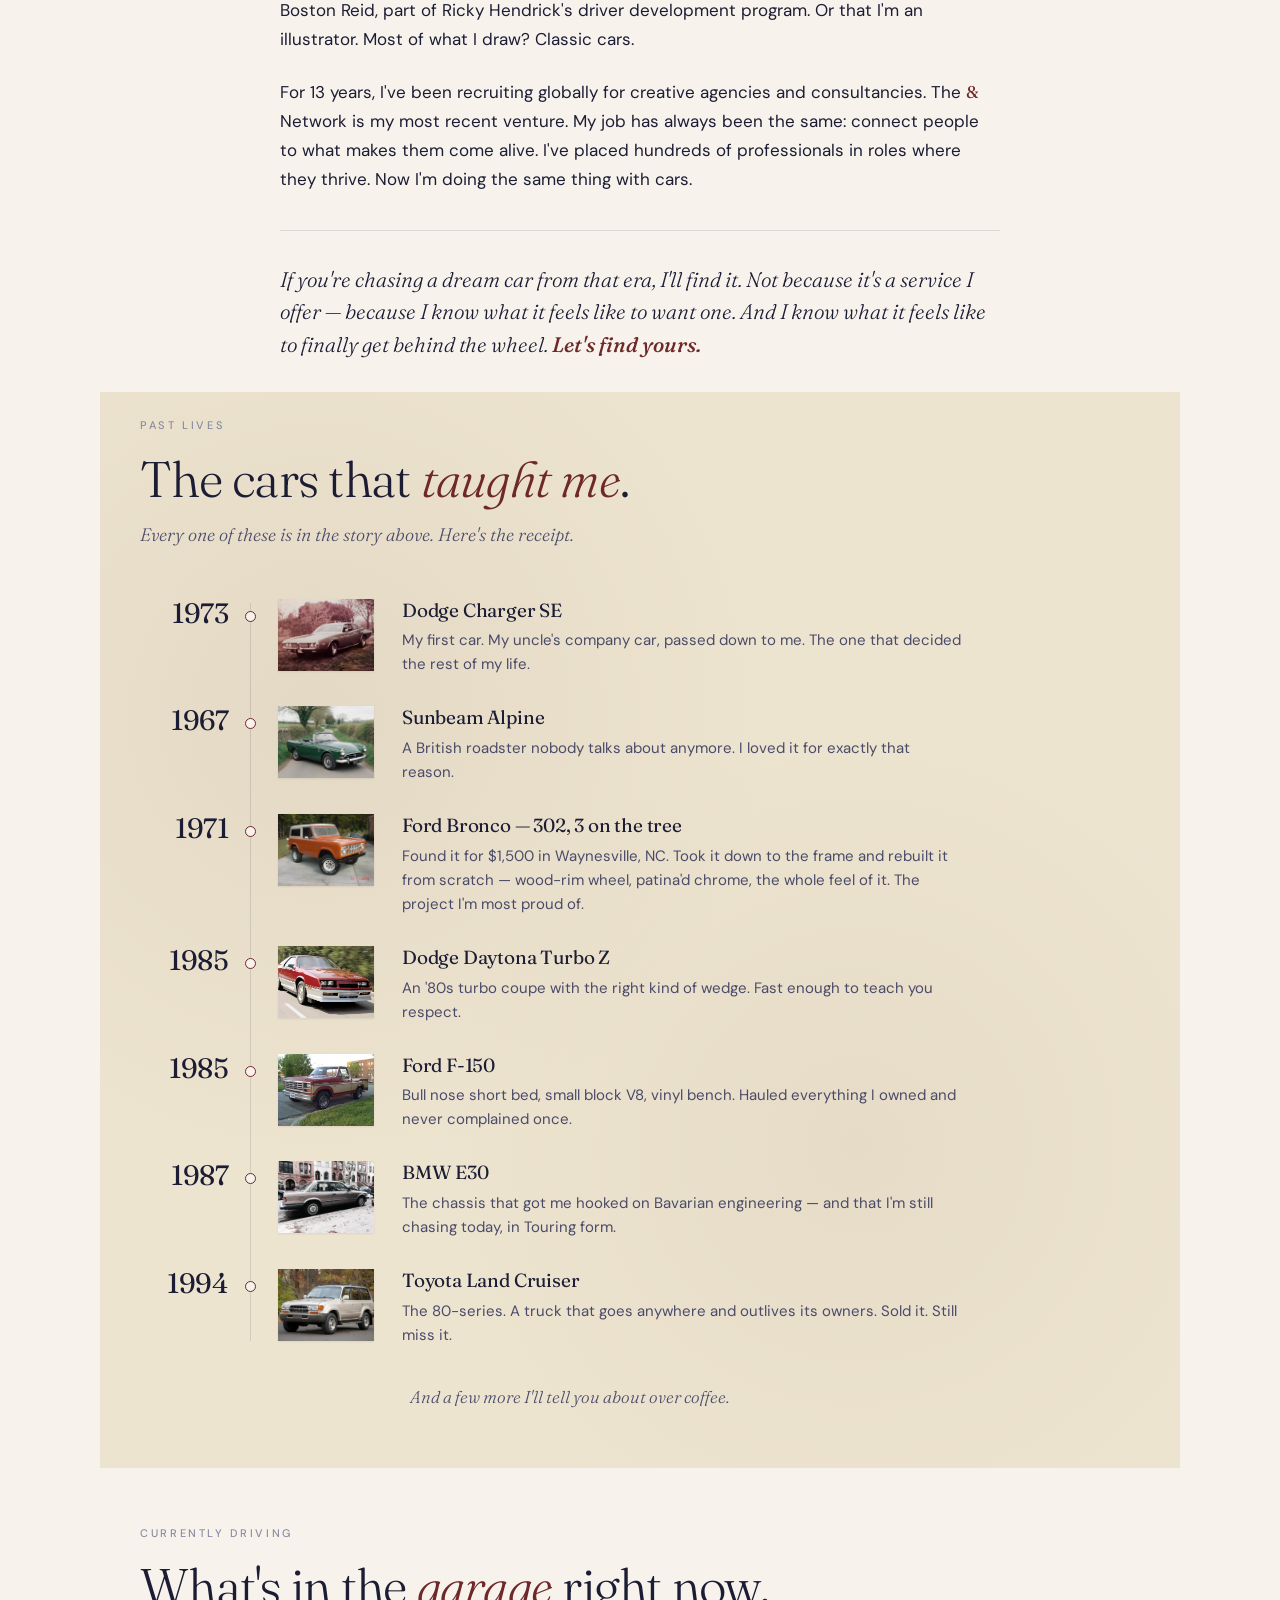
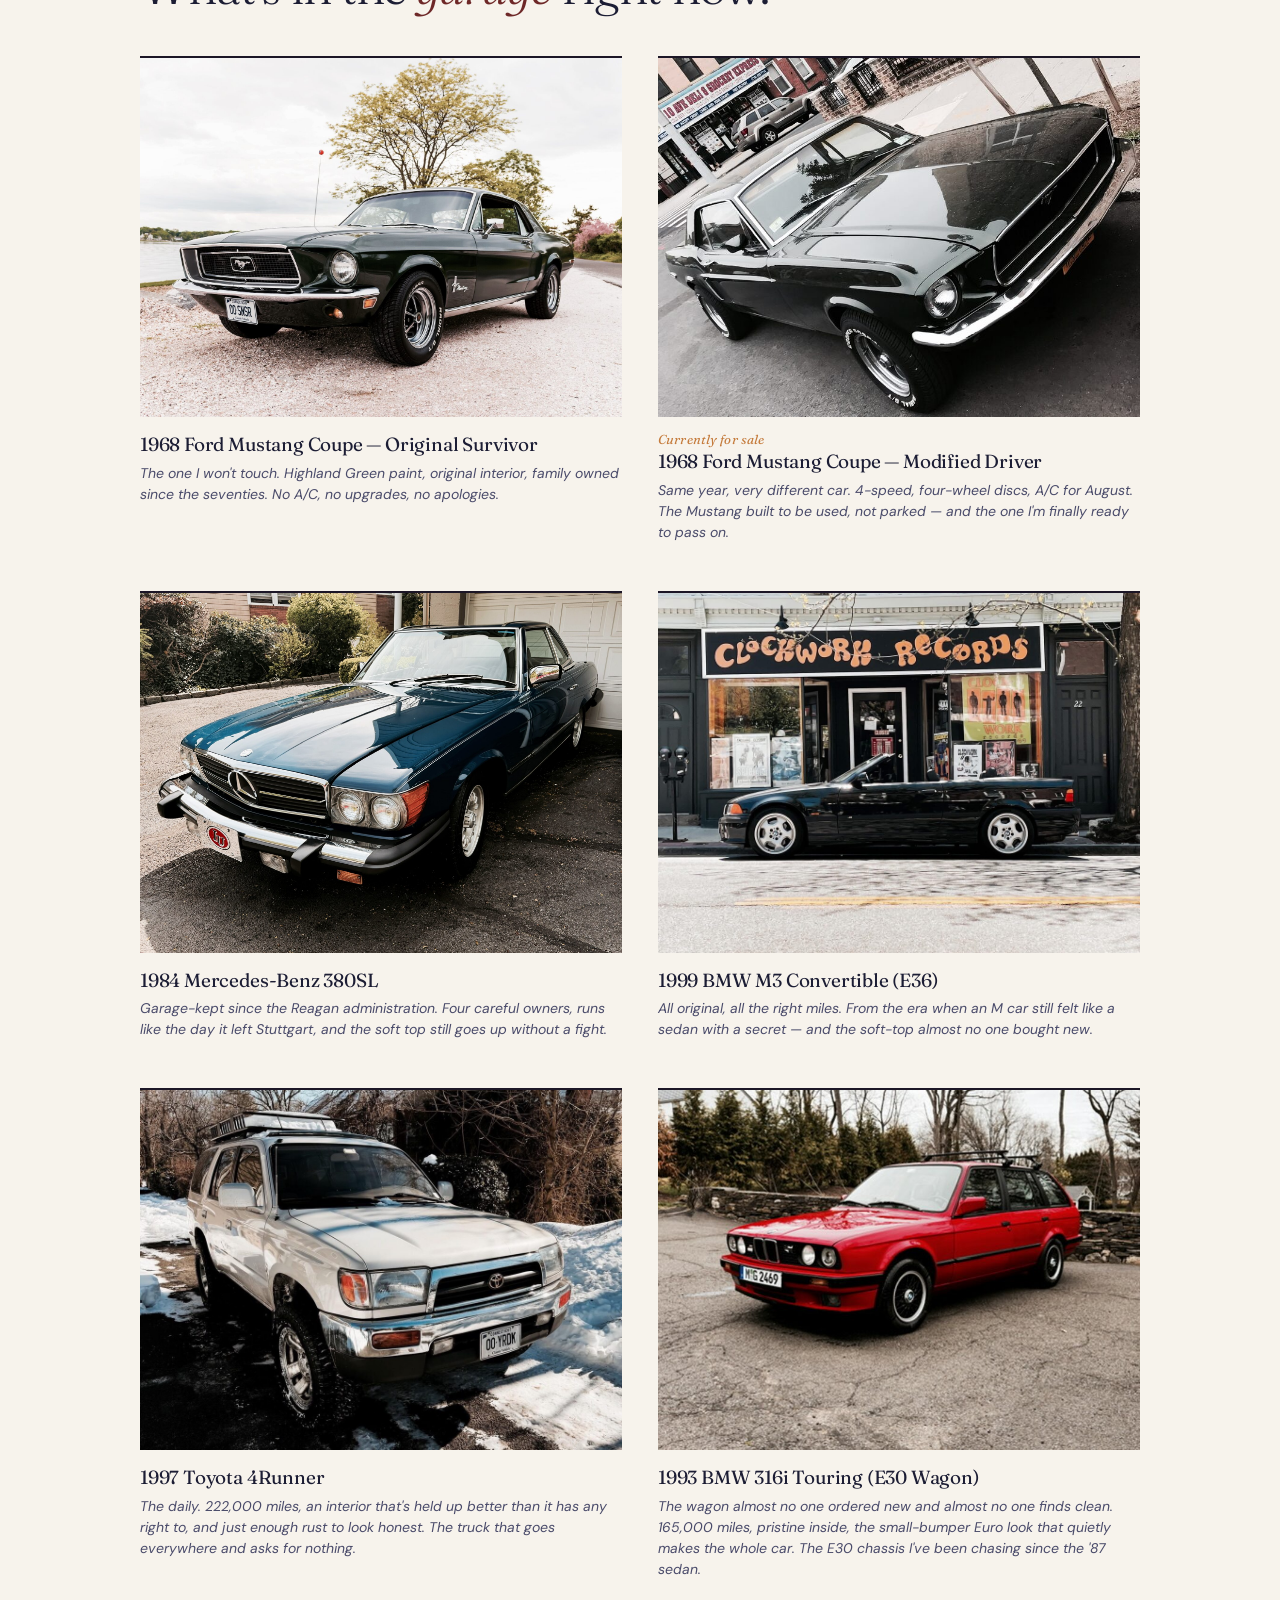
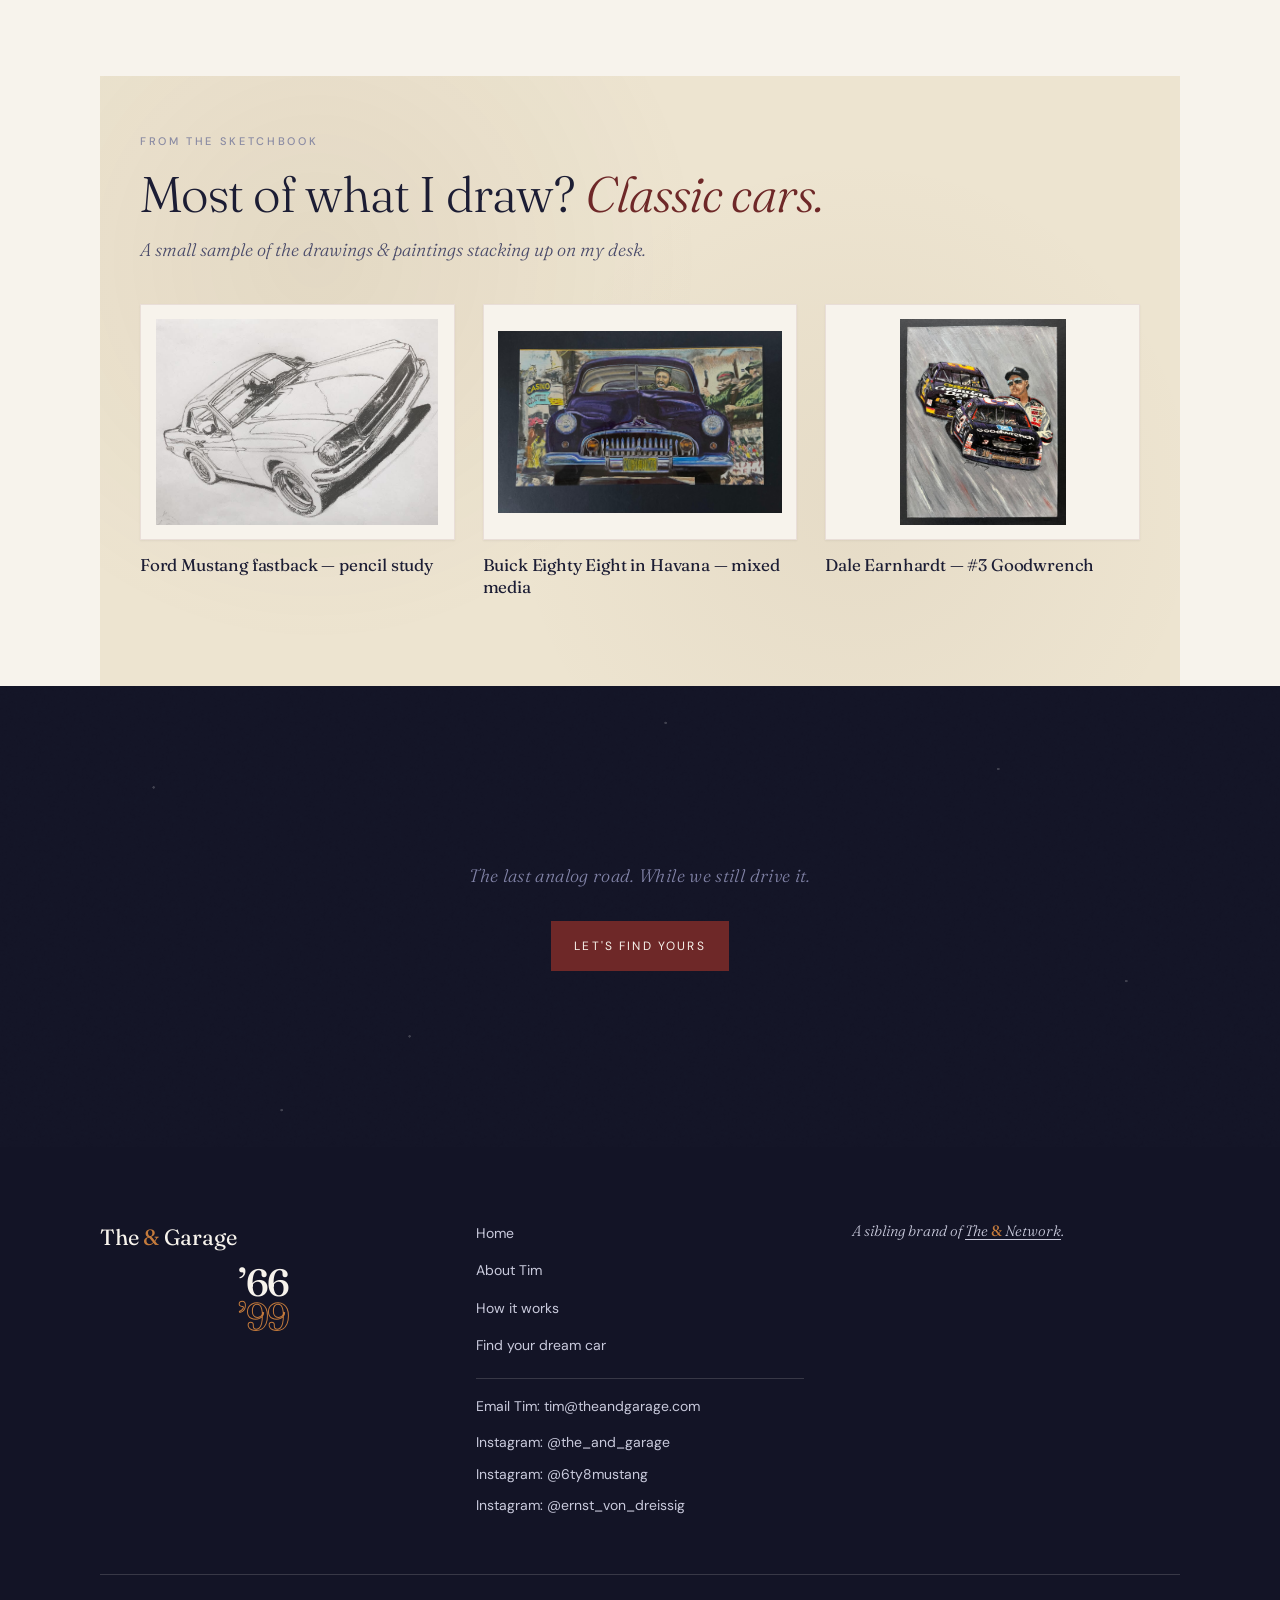
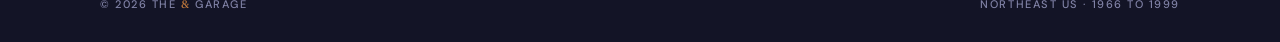
==== commit 5d8b74c8: "Update artwork description to reflect mixed media and correct model name Change the artwork caption " ====
--- a/about/index.html
+++ b/about/index.html
@@ -293,7 +293,7 @@
             <div class="illustration-frame">
               <img src="/img/tim/illustrations/buick-castro.jpg" alt="Painting by Tim of a 1940s Buick Eight on a Havana street with Fidel Castro at the wheel" loading="lazy" width="1200" height="766">
             </div>
-            <figcaption>Buick Eight in Havana &mdash; acrylic</figcaption>
+            <figcaption>Buick Eighty Eight in Havana &mdash; mixed media</figcaption>
           </figure>
         </li>
 
